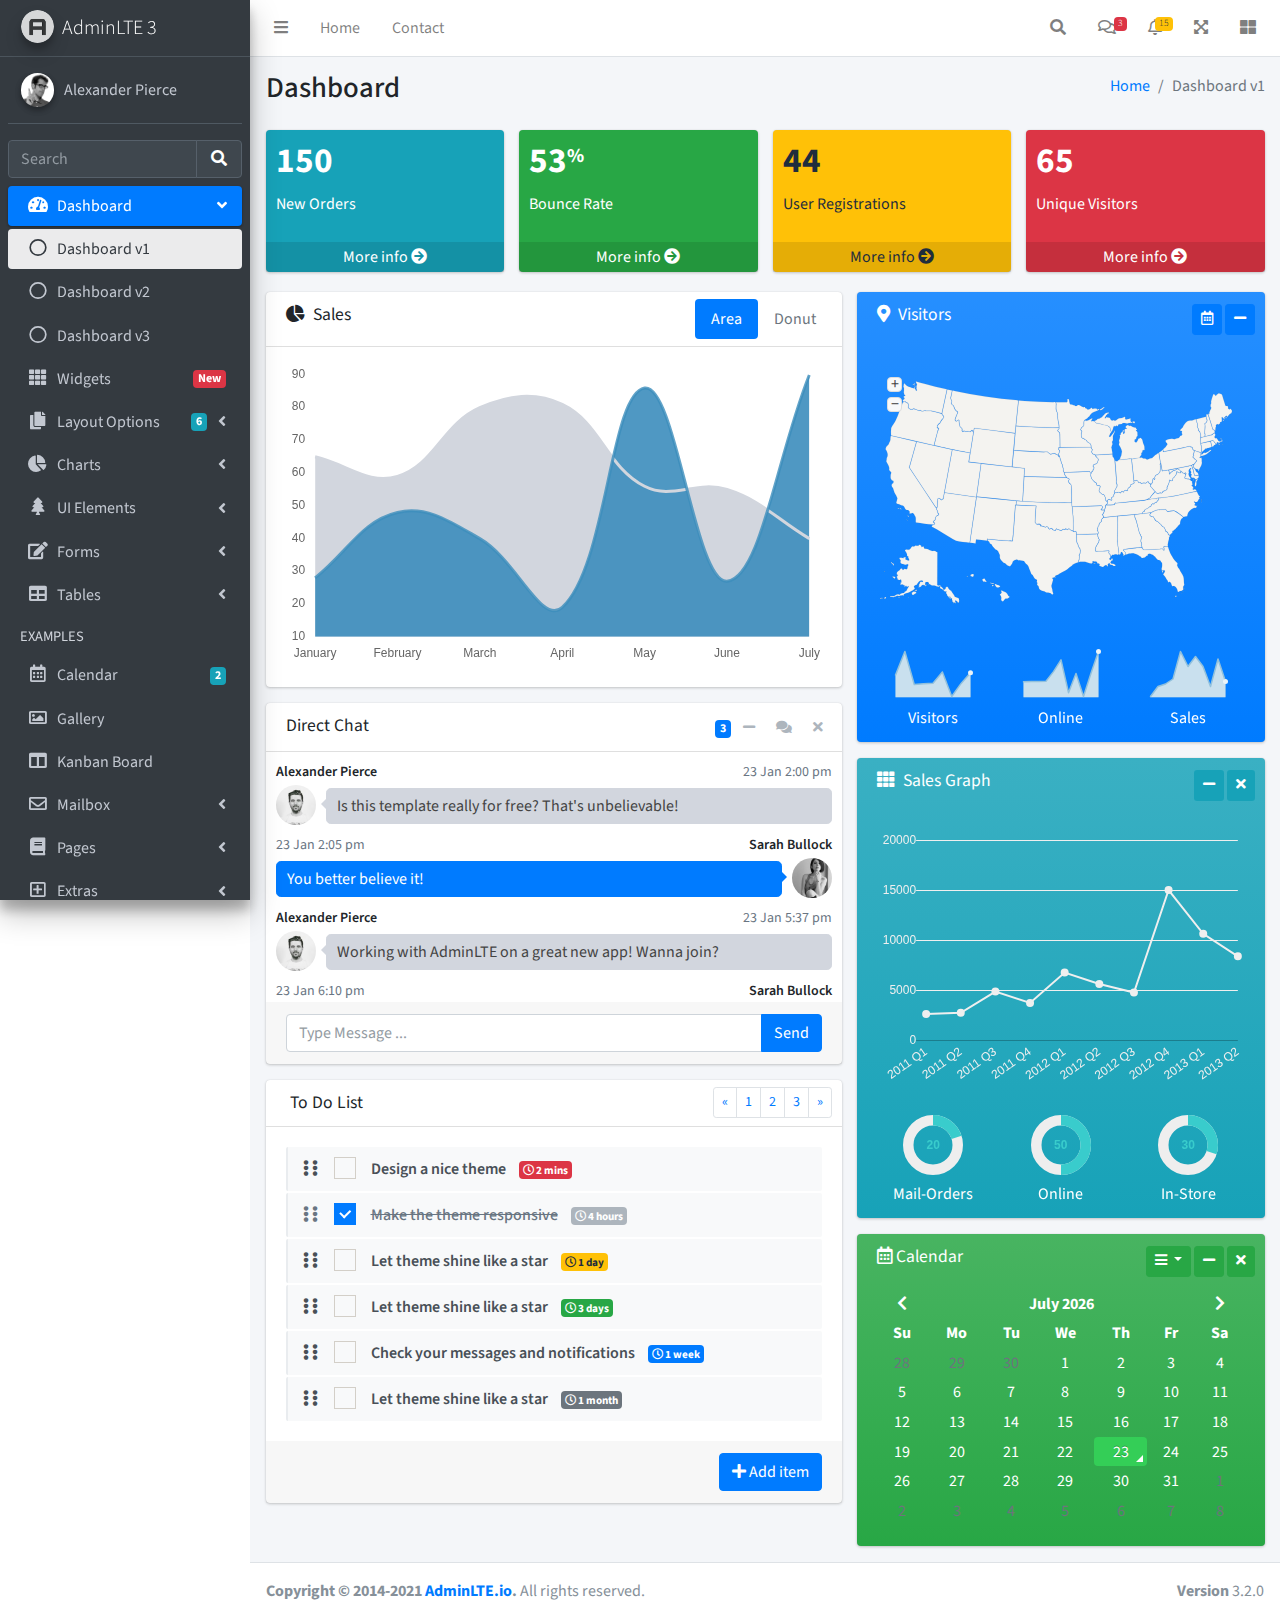
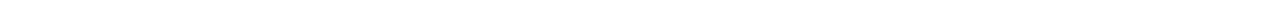
==== index.html @ a3e320a5 "update" ====
<!DOCTYPE html>
<html lang="en">
<head>
  <meta charset="utf-8">
  <meta name="viewport" content="width=device-width, initial-scale=1">
  <title>AdminLTE 3 | Dashboard</title>

  <!-- Google Font: Source Sans Pro -->
  <link rel="stylesheet" href="https://fonts.googleapis.com/css?family=Source+Sans+Pro:300,400,400i,700&display=fallback">
  <!-- Font Awesome -->
  <link rel="stylesheet" href="plugins/fontawesome-free/css/all.min.css">
  <!-- Ionicons -->
  <link rel="stylesheet" href="https://code.ionicframework.com/ionicons/2.0.1/css/ionicons.min.css">
  <!-- Tempusdominus Bootstrap 4 -->
  <link rel="stylesheet" href="plugins/tempusdominus-bootstrap-4/css/tempusdominus-bootstrap-4.min.css">
  <!-- iCheck -->
  <link rel="stylesheet" href="plugins/icheck-bootstrap/icheck-bootstrap.min.css">
  <!-- JQVMap -->
  <link rel="stylesheet" href="plugins/jqvmap/jqvmap.min.css">
  <!-- Theme style -->
  <link rel="stylesheet" href="dist/css/adminlte.min.css">
  <!-- overlayScrollbars -->
  <link rel="stylesheet" href="plugins/overlayScrollbars/css/OverlayScrollbars.min.css">
  <!-- Daterange picker -->
  <link rel="stylesheet" href="plugins/daterangepicker/daterangepicker.css">
  <!-- summernote -->
  <link rel="stylesheet" href="plugins/summernote/summernote-bs4.min.css">
</head>
<body class="hold-transition sidebar-mini layout-fixed">
<div class="wrapper">

  <!-- Preloader -->
  <div class="preloader flex-column justify-content-center align-items-center">
    <img class="animation__shake" src="dist/img/AdminLTELogo.png" alt="AdminLTELogo" height="60" width="60">
  </div>

  <!-- Navbar -->
  <nav class="main-header navbar navbar-expand navbar-white navbar-light">
    <!-- Left navbar links -->
    <ul class="navbar-nav">
      <li class="nav-item">
        <a class="nav-link" data-widget="pushmenu" href="#" role="button"><i class="fas fa-bars"></i></a>
      </li>
      <li class="nav-item d-none d-sm-inline-block">
        <a href="index3.html" class="nav-link">Home</a>
      </li>
      <li class="nav-item d-none d-sm-inline-block">
        <a href="#" class="nav-link">Contact</a>
      </li>
    </ul>

    <!-- Right navbar links -->
    <ul class="navbar-nav ml-auto">
      <!-- Navbar Search -->
      <li class="nav-item">
        <a class="nav-link" data-widget="navbar-search" href="#" role="button">
          <i class="fas fa-search"></i>
        </a>
        <div class="navbar-search-block">
          <form class="form-inline">
            <div class="input-group input-group-sm">
              <input class="form-control form-control-navbar" type="search" placeholder="Search" aria-label="Search">
              <div class="input-group-append">
                <button class="btn btn-navbar" type="submit">
                  <i class="fas fa-search"></i>
                </button>
                <button class="btn btn-navbar" type="button" data-widget="navbar-search">
                  <i class="fas fa-times"></i>
                </button>
              </div>
            </div>
          </form>
        </div>
      </li>

      <!-- Messages Dropdown Menu -->
      <li class="nav-item dropdown">
        <a class="nav-link" data-toggle="dropdown" href="#">
          <i class="far fa-comments"></i>
          <span class="badge badge-danger navbar-badge">3</span>
        </a>
        <div class="dropdown-menu dropdown-menu-lg dropdown-menu-right">
          <a href="#" class="dropdown-item">
            <!-- Message Start -->
            <div class="media">
              <img src="dist/img/user1-128x128.jpg" alt="User Avatar" class="img-size-50 mr-3 img-circle">
              <div class="media-body">
                <h3 class="dropdown-item-title">
                  Brad Diesel
                  <span class="float-right text-sm text-danger"><i class="fas fa-star"></i></span>
                </h3>
                <p class="text-sm">Call me whenever you can...</p>
                <p class="text-sm text-muted"><i class="far fa-clock mr-1"></i> 4 Hours Ago</p>
              </div>
            </div>
            <!-- Message End -->
          </a>
          <div class="dropdown-divider"></div>
          <a href="#" class="dropdown-item">
            <!-- Message Start -->
            <div class="media">
              <img src="dist/img/user8-128x128.jpg" alt="User Avatar" class="img-size-50 img-circle mr-3">
              <div class="media-body">
                <h3 class="dropdown-item-title">
                  John Pierce
                  <span class="float-right text-sm text-muted"><i class="fas fa-star"></i></span>
                </h3>
                <p class="text-sm">I got your message bro</p>
                <p class="text-sm text-muted"><i class="far fa-clock mr-1"></i> 4 Hours Ago</p>
              </div>
            </div>
            <!-- Message End -->
          </a>
          <div class="dropdown-divider"></div>
          <a href="#" class="dropdown-item">
            <!-- Message Start -->
            <div class="media">
              <img src="dist/img/user3-128x128.jpg" alt="User Avatar" class="img-size-50 img-circle mr-3">
              <div class="media-body">
                <h3 class="dropdown-item-title">
                  Nora Silvester
                  <span class="float-right text-sm text-warning"><i class="fas fa-star"></i></span>
                </h3>
                <p class="text-sm">The subject goes here</p>
                <p class="text-sm text-muted"><i class="far fa-clock mr-1"></i> 4 Hours Ago</p>
              </div>
            </div>
            <!-- Message End -->
          </a>
          <div class="dropdown-divider"></div>
          <a href="#" class="dropdown-item dropdown-footer">See All Messages</a>
        </div>
      </li>
      <!-- Notifications Dropdown Menu -->
      <li class="nav-item dropdown">
        <a class="nav-link" data-toggle="dropdown" href="#">
          <i class="far fa-bell"></i>
          <span class="badge badge-warning navbar-badge">15</span>
        </a>
        <div class="dropdown-menu dropdown-menu-lg dropdown-menu-right">
          <span class="dropdown-item dropdown-header">15 Notifications</span>
          <div class="dropdown-divider"></div>
          <a href="#" class="dropdown-item">
            <i class="fas fa-envelope mr-2"></i> 4 new messages
            <span class="float-right text-muted text-sm">3 mins</span>
          </a>
          <div class="dropdown-divider"></div>
          <a href="#" class="dropdown-item">
            <i class="fas fa-users mr-2"></i> 8 friend requests
            <span class="float-right text-muted text-sm">12 hours</span>
          </a>
          <div class="dropdown-divider"></div>
          <a href="#" class="dropdown-item">
            <i class="fas fa-file mr-2"></i> 3 new reports
            <span class="float-right text-muted text-sm">2 days</span>
          </a>
          <div class="dropdown-divider"></div>
          <a href="#" class="dropdown-item dropdown-footer">See All Notifications</a>
        </div>
      </li>
      <li class="nav-item">
        <a class="nav-link" data-widget="fullscreen" href="#" role="button">
          <i class="fas fa-expand-arrows-alt"></i>
        </a>
      </li>
      <li class="nav-item">
        <a class="nav-link" data-widget="control-sidebar" data-controlsidebar-slide="true" href="#" role="button">
          <i class="fas fa-th-large"></i>
        </a>
      </li>
    </ul>
  </nav>
  <!-- /.navbar -->

  <!-- Main Sidebar Container -->
  <aside class="main-sidebar sidebar-dark-primary elevation-4">
    <!-- Brand Logo -->
    <a href="index3.html" class="brand-link">
      <img src="dist/img/AdminLTELogo.png" alt="AdminLTE Logo" class="brand-image img-circle elevation-3" style="opacity: .8">
      <span class="brand-text font-weight-light">AdminLTE 3</span>
    </a>

    <!-- Sidebar -->
    <div class="sidebar">
      <!-- Sidebar user panel (optional) -->
      <div class="user-panel mt-3 pb-3 mb-3 d-flex">
        <div class="image">
          <img src="dist/img/user2-160x160.jpg" class="img-circle elevation-2" alt="User Image">
        </div>
        <div class="info">
          <a href="#" class="d-block">Alexander Pierce</a>
        </div>
      </div>

      <!-- SidebarSearch Form -->
      <div class="form-inline">
        <div class="input-group" data-widget="sidebar-search">
          <input class="form-control form-control-sidebar" type="search" placeholder="Search" aria-label="Search">
          <div class="input-group-append">
            <button class="btn btn-sidebar">
              <i class="fas fa-search fa-fw"></i>
            </button>
          </div>
        </div>
      </div>

      <!-- Sidebar Menu -->
      <nav class="mt-2">
        <ul class="nav nav-pills nav-sidebar flex-column" data-widget="treeview" role="menu" data-accordion="false">
          <!-- Add icons to the links using the .nav-icon class
               with font-awesome or any other icon font library -->
          <li class="nav-item menu-open">
            <a href="#" class="nav-link active">
              <i class="nav-icon fas fa-tachometer-alt"></i>
              <p>
                Dashboard
                <i class="right fas fa-angle-left"></i>
              </p>
            </a>
            <ul class="nav nav-treeview">
              <li class="nav-item">
                <a href="./index.html" class="nav-link active">
                  <i class="far fa-circle nav-icon"></i>
                  <p>Dashboard v1</p>
                </a>
              </li>
              <li class="nav-item">
                <a href="./index2.html" class="nav-link">
                  <i class="far fa-circle nav-icon"></i>
                  <p>Dashboard v2</p>
                </a>
              </li>
              <li class="nav-item">
                <a href="./index3.html" class="nav-link">
                  <i class="far fa-circle nav-icon"></i>
                  <p>Dashboard v3</p>
                </a>
              </li>
            </ul>
          </li>
          <li class="nav-item">
            <a href="pages/widgets.html" class="nav-link">
              <i class="nav-icon fas fa-th"></i>
              <p>
                Widgets
                <span class="right badge badge-danger">New</span>
              </p>
            </a>
          </li>
          <li class="nav-item">
            <a href="#" class="nav-link">
              <i class="nav-icon fas fa-copy"></i>
              <p>
                Layout Options
                <i class="fas fa-angle-left right"></i>
                <span class="badge badge-info right">6</span>
              </p>
            </a>
            <ul class="nav nav-treeview">
              <li class="nav-item">
                <a href="pages/layout/top-nav.html" class="nav-link">
                  <i class="far fa-circle nav-icon"></i>
                  <p>Top Navigation</p>
                </a>
              </li>
              <li class="nav-item">
                <a href="pages/layout/top-nav-sidebar.html" class="nav-link">
                  <i class="far fa-circle nav-icon"></i>
                  <p>Top Navigation + Sidebar</p>
                </a>
              </li>
              <li class="nav-item">
                <a href="pages/layout/boxed.html" class="nav-link">
                  <i class="far fa-circle nav-icon"></i>
                  <p>Boxed</p>
                </a>
              </li>
              <li class="nav-item">
                <a href="pages/layout/fixed-sidebar.html" class="nav-link">
                  <i class="far fa-circle nav-icon"></i>
                  <p>Fixed Sidebar</p>
                </a>
              </li>
              <li class="nav-item">
                <a href="pages/layout/fixed-sidebar-custom.html" class="nav-link">
                  <i class="far fa-circle nav-icon"></i>
                  <p>Fixed Sidebar <small>+ Custom Area</small></p>
                </a>
              </li>
              <li class="nav-item">
                <a href="pages/layout/fixed-topnav.html" class="nav-link">
                  <i class="far fa-circle nav-icon"></i>
                  <p>Fixed Navbar</p>
                </a>
              </li>
              <li class="nav-item">
                <a href="pages/layout/fixed-footer.html" class="nav-link">
                  <i class="far fa-circle nav-icon"></i>
                  <p>Fixed Footer</p>
                </a>
              </li>
              <li class="nav-item">
                <a href="pages/layout/collapsed-sidebar.html" class="nav-link">
                  <i class="far fa-circle nav-icon"></i>
                  <p>Collapsed Sidebar</p>
                </a>
              </li>
            </ul>
          </li>
          <li class="nav-item">
            <a href="#" class="nav-link">
              <i class="nav-icon fas fa-chart-pie"></i>
              <p>
                Charts
                <i class="right fas fa-angle-left"></i>
              </p>
            </a>
            <ul class="nav nav-treeview">
              <li class="nav-item">
                <a href="pages/charts/chartjs.html" class="nav-link">
                  <i class="far fa-circle nav-icon"></i>
                  <p>ChartJS</p>
                </a>
              </li>
              <li class="nav-item">
                <a href="pages/charts/flot.html" class="nav-link">
                  <i class="far fa-circle nav-icon"></i>
                  <p>Flot</p>
                </a>
              </li>
              <li class="nav-item">
                <a href="pages/charts/inline.html" class="nav-link">
                  <i class="far fa-circle nav-icon"></i>
                  <p>Inline</p>
                </a>
              </li>
              <li class="nav-item">
                <a href="pages/charts/uplot.html" class="nav-link">
                  <i class="far fa-circle nav-icon"></i>
                  <p>uPlot</p>
                </a>
              </li>
            </ul>
          </li>
          <li class="nav-item">
            <a href="#" class="nav-link">
              <i class="nav-icon fas fa-tree"></i>
              <p>
                UI Elements
                <i class="fas fa-angle-left right"></i>
              </p>
            </a>
            <ul class="nav nav-treeview">
              <li class="nav-item">
                <a href="pages/UI/general.html" class="nav-link">
                  <i class="far fa-circle nav-icon"></i>
                  <p>General</p>
                </a>
              </li>
              <li class="nav-item">
                <a href="pages/UI/icons.html" class="nav-link">
                  <i class="far fa-circle nav-icon"></i>
                  <p>Icons</p>
                </a>
              </li>
              <li class="nav-item">
                <a href="pages/UI/buttons.html" class="nav-link">
                  <i class="far fa-circle nav-icon"></i>
                  <p>Buttons</p>
                </a>
              </li>
              <li class="nav-item">
                <a href="pages/UI/sliders.html" class="nav-link">
                  <i class="far fa-circle nav-icon"></i>
                  <p>Sliders</p>
                </a>
              </li>
              <li class="nav-item">
                <a href="pages/UI/modals.html" class="nav-link">
                  <i class="far fa-circle nav-icon"></i>
                  <p>Modals & Alerts</p>
                </a>
              </li>
              <li class="nav-item">
                <a href="pages/UI/navbar.html" class="nav-link">
                  <i class="far fa-circle nav-icon"></i>
                  <p>Navbar & Tabs</p>
                </a>
              </li>
              <li class="nav-item">
                <a href="pages/UI/timeline.html" class="nav-link">
                  <i class="far fa-circle nav-icon"></i>
                  <p>Timeline</p>
                </a>
              </li>
              <li class="nav-item">
                <a href="pages/UI/ribbons.html" class="nav-link">
                  <i class="far fa-circle nav-icon"></i>
                  <p>Ribbons</p>
                </a>
              </li>
            </ul>
          </li>
          <li class="nav-item">
            <a href="#" class="nav-link">
              <i class="nav-icon fas fa-edit"></i>
              <p>
                Forms
                <i class="fas fa-angle-left right"></i>
              </p>
            </a>
            <ul class="nav nav-treeview">
              <li class="nav-item">
                <a href="pages/forms/general.html" class="nav-link">
                  <i class="far fa-circle nav-icon"></i>
                  <p>General Elements</p>
                </a>
              </li>
              <li class="nav-item">
                <a href="pages/forms/advanced.html" class="nav-link">
                  <i class="far fa-circle nav-icon"></i>
                  <p>Advanced Elements</p>
                </a>
              </li>
              <li class="nav-item">
                <a href="pages/forms/editors.html" class="nav-link">
                  <i class="far fa-circle nav-icon"></i>
                  <p>Editors</p>
                </a>
              </li>
              <li class="nav-item">
                <a href="pages/forms/validation.html" class="nav-link">
                  <i class="far fa-circle nav-icon"></i>
                  <p>Validation</p>
                </a>
              </li>
            </ul>
          </li>
          <li class="nav-item">
            <a href="#" class="nav-link">
              <i class="nav-icon fas fa-table"></i>
              <p>
                Tables
                <i class="fas fa-angle-left right"></i>
              </p>
            </a>
            <ul class="nav nav-treeview">
              <li class="nav-item">
                <a href="pages/tables/simple.html" class="nav-link">
                  <i class="far fa-circle nav-icon"></i>
                  <p>Simple Tables</p>
                </a>
              </li>
              <li class="nav-item">
                <a href="pages/tables/data.html" class="nav-link">
                  <i class="far fa-circle nav-icon"></i>
                  <p>DataTables</p>
                </a>
              </li>
              <li class="nav-item">
                <a href="pages/tables/jsgrid.html" class="nav-link">
                  <i class="far fa-circle nav-icon"></i>
                  <p>jsGrid</p>
                </a>
              </li>
            </ul>
          </li>
          <li class="nav-header">EXAMPLES</li>
          <li class="nav-item">
            <a href="pages/calendar.html" class="nav-link">
              <i class="nav-icon far fa-calendar-alt"></i>
              <p>
                Calendar
                <span class="badge badge-info right">2</span>
              </p>
            </a>
          </li>
          <li class="nav-item">
            <a href="pages/gallery.html" class="nav-link">
              <i class="nav-icon far fa-image"></i>
              <p>
                Gallery
              </p>
            </a>
          </li>
          <li class="nav-item">
            <a href="pages/kanban.html" class="nav-link">
              <i class="nav-icon fas fa-columns"></i>
              <p>
                Kanban Board
              </p>
            </a>
          </li>
          <li class="nav-item">
            <a href="#" class="nav-link">
              <i class="nav-icon far fa-envelope"></i>
              <p>
                Mailbox
                <i class="fas fa-angle-left right"></i>
              </p>
            </a>
            <ul class="nav nav-treeview">
              <li class="nav-item">
                <a href="pages/mailbox/mailbox.html" class="nav-link">
                  <i class="far fa-circle nav-icon"></i>
                  <p>Inbox</p>
                </a>
              </li>
              <li class="nav-item">
                <a href="pages/mailbox/compose.html" class="nav-link">
                  <i class="far fa-circle nav-icon"></i>
                  <p>Compose</p>
                </a>
              </li>
              <li class="nav-item">
                <a href="pages/mailbox/read-mail.html" class="nav-link">
                  <i class="far fa-circle nav-icon"></i>
                  <p>Read</p>
                </a>
              </li>
            </ul>
          </li>
          <li class="nav-item">
            <a href="#" class="nav-link">
              <i class="nav-icon fas fa-book"></i>
              <p>
                Pages
                <i class="fas fa-angle-left right"></i>
              </p>
            </a>
            <ul class="nav nav-treeview">
              <li class="nav-item">
                <a href="pages/examples/invoice.html" class="nav-link">
                  <i class="far fa-circle nav-icon"></i>
                  <p>Invoice</p>
                </a>
              </li>
              <li class="nav-item">
                <a href="pages/examples/profile.html" class="nav-link">
                  <i class="far fa-circle nav-icon"></i>
                  <p>Profile</p>
                </a>
              </li>
              <li class="nav-item">
                <a href="pages/examples/e-commerce.html" class="nav-link">
                  <i class="far fa-circle nav-icon"></i>
                  <p>E-commerce</p>
                </a>
              </li>
              <li class="nav-item">
                <a href="pages/examples/projects.html" class="nav-link">
                  <i class="far fa-circle nav-icon"></i>
                  <p>Projects</p>
                </a>
              </li>
              <li class="nav-item">
                <a href="pages/examples/project-add.html" class="nav-link">
                  <i class="far fa-circle nav-icon"></i>
                  <p>Project Add</p>
                </a>
              </li>
              <li class="nav-item">
                <a href="pages/examples/project-edit.html" class="nav-link">
                  <i class="far fa-circle nav-icon"></i>
                  <p>Project Edit</p>
                </a>
              </li>
              <li class="nav-item">
                <a href="pages/examples/project-detail.html" class="nav-link">
                  <i class="far fa-circle nav-icon"></i>
                  <p>Project Detail</p>
                </a>
              </li>
              <li class="nav-item">
                <a href="pages/examples/contacts.html" class="nav-link">
                  <i class="far fa-circle nav-icon"></i>
                  <p>Contacts</p>
                </a>
              </li>
              <li class="nav-item">
                <a href="pages/examples/faq.html" class="nav-link">
                  <i class="far fa-circle nav-icon"></i>
                  <p>FAQ</p>
                </a>
              </li>
              <li class="nav-item">
                <a href="pages/examples/contact-us.html" class="nav-link">
                  <i class="far fa-circle nav-icon"></i>
                  <p>Contact us</p>
                </a>
              </li>
            </ul>
          </li>
          <li class="nav-item">
            <a href="#" class="nav-link">
              <i class="nav-icon far fa-plus-square"></i>
              <p>
                Extras
                <i class="fas fa-angle-left right"></i>
              </p>
            </a>
            <ul class="nav nav-treeview">
              <li class="nav-item">
                <a href="#" class="nav-link">
                  <i class="far fa-circle nav-icon"></i>
                  <p>
                    Login & Register v1
                    <i class="fas fa-angle-left right"></i>
                  </p>
                </a>
                <ul class="nav nav-treeview">
                  <li class="nav-item">
                    <a href="pages/examples/login.html" class="nav-link">
                      <i class="far fa-circle nav-icon"></i>
                      <p>Login v1</p>
                    </a>
                  </li>
                  <li class="nav-item">
                    <a href="pages/examples/register.html" class="nav-link">
                      <i class="far fa-circle nav-icon"></i>
                      <p>Register v1</p>
                    </a>
                  </li>
                  <li class="nav-item">
                    <a href="pages/examples/forgot-password.html" class="nav-link">
                      <i class="far fa-circle nav-icon"></i>
                      <p>Forgot Password v1</p>
                    </a>
                  </li>
                  <li class="nav-item">
                    <a href="pages/examples/recover-password.html" class="nav-link">
                      <i class="far fa-circle nav-icon"></i>
                      <p>Recover Password v1</p>
                    </a>
                  </li>
                </ul>
              </li>
              <li class="nav-item">
                <a href="#" class="nav-link">
                  <i class="far fa-circle nav-icon"></i>
                  <p>
                    Login & Register v2
                    <i class="fas fa-angle-left right"></i>
                  </p>
                </a>
                <ul class="nav nav-treeview">
                  <li class="nav-item">
                    <a href="pages/examples/login-v2.html" class="nav-link">
                      <i class="far fa-circle nav-icon"></i>
                      <p>Login v2</p>
                    </a>
                  </li>
                  <li class="nav-item">
                    <a href="pages/examples/register-v2.html" class="nav-link">
                      <i class="far fa-circle nav-icon"></i>
                      <p>Register v2</p>
                    </a>
                  </li>
                  <li class="nav-item">
                    <a href="pages/examples/forgot-password-v2.html" class="nav-link">
                      <i class="far fa-circle nav-icon"></i>
                      <p>Forgot Password v2</p>
                    </a>
                  </li>
                  <li class="nav-item">
                    <a href="pages/examples/recover-password-v2.html" class="nav-link">
                      <i class="far fa-circle nav-icon"></i>
                      <p>Recover Password v2</p>
                    </a>
                  </li>
                </ul>
              </li>
              <li class="nav-item">
                <a href="pages/examples/lockscreen.html" class="nav-link">
                  <i class="far fa-circle nav-icon"></i>
                  <p>Lockscreen</p>
                </a>
              </li>
              <li class="nav-item">
                <a href="pages/examples/legacy-user-menu.html" class="nav-link">
                  <i class="far fa-circle nav-icon"></i>
                  <p>Legacy User Menu</p>
                </a>
              </li>
              <li class="nav-item">
                <a href="pages/examples/language-menu.html" class="nav-link">
                  <i class="far fa-circle nav-icon"></i>
                  <p>Language Menu</p>
                </a>
              </li>
              <li class="nav-item">
                <a href="pages/examples/404.html" class="nav-link">
                  <i class="far fa-circle nav-icon"></i>
                  <p>Error 404</p>
                </a>
              </li>
              <li class="nav-item">
                <a href="pages/examples/500.html" class="nav-link">
                  <i class="far fa-circle nav-icon"></i>
                  <p>Error 500</p>
                </a>
              </li>
              <li class="nav-item">
                <a href="pages/examples/pace.html" class="nav-link">
                  <i class="far fa-circle nav-icon"></i>
                  <p>Pace</p>
                </a>
              </li>
              <li class="nav-item">
                <a href="pages/examples/blank.html" class="nav-link">
                  <i class="far fa-circle nav-icon"></i>
                  <p>Blank Page</p>
                </a>
              </li>
              <li class="nav-item">
                <a href="starter.html" class="nav-link">
                  <i class="far fa-circle nav-icon"></i>
                  <p>Starter Page</p>
                </a>
              </li>
            </ul>
          </li>
          <li class="nav-item">
            <a href="#" class="nav-link">
              <i class="nav-icon fas fa-search"></i>
              <p>
                Search
                <i class="fas fa-angle-left right"></i>
              </p>
            </a>
            <ul class="nav nav-treeview">
              <li class="nav-item">
                <a href="pages/search/simple.html" class="nav-link">
                  <i class="far fa-circle nav-icon"></i>
                  <p>Simple Search</p>
                </a>
              </li>
              <li class="nav-item">
                <a href="pages/search/enhanced.html" class="nav-link">
                  <i class="far fa-circle nav-icon"></i>
                  <p>Enhanced</p>
                </a>
              </li>
            </ul>
          </li>
          <li class="nav-header">MISCELLANEOUS</li>
          <li class="nav-item">
            <a href="iframe.html" class="nav-link">
              <i class="nav-icon fas fa-ellipsis-h"></i>
              <p>Tabbed IFrame Plugin</p>
            </a>
          </li>
          <li class="nav-item">
            <a href="https://adminlte.io/docs/3.1/" class="nav-link">
              <i class="nav-icon fas fa-file"></i>
              <p>Documentation</p>
            </a>
          </li>
          <li class="nav-header">MULTI LEVEL EXAMPLE</li>
          <li class="nav-item">
            <a href="#" class="nav-link">
              <i class="fas fa-circle nav-icon"></i>
              <p>Level 1</p>
            </a>
          </li>
          <li class="nav-item">
            <a href="#" class="nav-link">
              <i class="nav-icon fas fa-circle"></i>
              <p>
                Level 1
                <i class="right fas fa-angle-left"></i>
              </p>
            </a>
            <ul class="nav nav-treeview">
              <li class="nav-item">
                <a href="#" class="nav-link">
                  <i class="far fa-circle nav-icon"></i>
                  <p>Level 2</p>
                </a>
              </li>
              <li class="nav-item">
                <a href="#" class="nav-link">
                  <i class="far fa-circle nav-icon"></i>
                  <p>
                    Level 2
                    <i class="right fas fa-angle-left"></i>
                  </p>
                </a>
                <ul class="nav nav-treeview">
                  <li class="nav-item">
                    <a href="#" class="nav-link">
                      <i class="far fa-dot-circle nav-icon"></i>
                      <p>Level 3</p>
                    </a>
                  </li>
                  <li class="nav-item">
                    <a href="#" class="nav-link">
                      <i class="far fa-dot-circle nav-icon"></i>
                      <p>Level 3</p>
                    </a>
                  </li>
                  <li class="nav-item">
                    <a href="#" class="nav-link">
                      <i class="far fa-dot-circle nav-icon"></i>
                      <p>Level 3</p>
                    </a>
                  </li>
                </ul>
              </li>
              <li class="nav-item">
                <a href="#" class="nav-link">
                  <i class="far fa-circle nav-icon"></i>
                  <p>Level 2</p>
                </a>
              </li>
            </ul>
          </li>
          <li class="nav-item">
            <a href="#" class="nav-link">
              <i class="fas fa-circle nav-icon"></i>
              <p>Level 1</p>
            </a>
          </li>
          <li class="nav-header">LABELS</li>
          <li class="nav-item">
            <a href="#" class="nav-link">
              <i class="nav-icon far fa-circle text-danger"></i>
              <p class="text">Important</p>
            </a>
          </li>
          <li class="nav-item">
            <a href="#" class="nav-link">
              <i class="nav-icon far fa-circle text-warning"></i>
              <p>Warning</p>
            </a>
          </li>
          <li class="nav-item">
            <a href="#" class="nav-link">
              <i class="nav-icon far fa-circle text-info"></i>
              <p>Informational</p>
            </a>
          </li>
        </ul>
      </nav>
      <!-- /.sidebar-menu -->
    </div>
    <!-- /.sidebar -->
  </aside>

  <!-- Content Wrapper. Contains page content -->
  <div class="content-wrapper">
    <!-- Content Header (Page header) -->
    <div class="content-header">
      <div class="container-fluid">
        <div class="row mb-2">
          <div class="col-sm-6">
            <h1 class="m-0">Dashboard</h1>
          </div><!-- /.col -->
          <div class="col-sm-6">
            <ol class="breadcrumb float-sm-right">
              <li class="breadcrumb-item"><a href="#">Home</a></li>
              <li class="breadcrumb-item active">Dashboard v1</li>
            </ol>
          </div><!-- /.col -->
        </div><!-- /.row -->
      </div><!-- /.container-fluid -->
    </div>
    <!-- /.content-header -->

    <!-- Main content -->
    <section class="content">
      <div class="container-fluid">
        <!-- Small boxes (Stat box) -->
        <div class="row">
          <div class="col-lg-3 col-6">
            <!-- small box -->
            <div class="small-box bg-info">
              <div class="inner">
                <h3>150</h3>

                <p>New Orders</p>
              </div>
              <div class="icon">
                <i class="ion ion-bag"></i>
              </div>
              <a href="#" class="small-box-footer">More info <i class="fas fa-arrow-circle-right"></i></a>
            </div>
          </div>
          <!-- ./col -->
          <div class="col-lg-3 col-6">
            <!-- small box -->
            <div class="small-box bg-success">
              <div class="inner">
                <h3>53<sup style="font-size: 20px">%</sup></h3>

                <p>Bounce Rate</p>
              </div>
              <div class="icon">
                <i class="ion ion-stats-bars"></i>
              </div>
              <a href="#" class="small-box-footer">More info <i class="fas fa-arrow-circle-right"></i></a>
            </div>
          </div>
          <!-- ./col -->
          <div class="col-lg-3 col-6">
            <!-- small box -->
            <div class="small-box bg-warning">
              <div class="inner">
                <h3>44</h3>

                <p>User Registrations</p>
              </div>
              <div class="icon">
                <i class="ion ion-person-add"></i>
              </div>
              <a href="#" class="small-box-footer">More info <i class="fas fa-arrow-circle-right"></i></a>
            </div>
          </div>
          <!-- ./col -->
          <div class="col-lg-3 col-6">
            <!-- small box -->
            <div class="small-box bg-danger">
              <div class="inner">
                <h3>65</h3>

                <p>Unique Visitors</p>
              </div>
              <div class="icon">
                <i class="ion ion-pie-graph"></i>
              </div>
              <a href="#" class="small-box-footer">More info <i class="fas fa-arrow-circle-right"></i></a>
            </div>
          </div>
          <!-- ./col -->
        </div>
        <!-- /.row -->
        <!-- Main row -->
        <div class="row">
          <!-- Left col -->
          <section class="col-lg-7 connectedSortable">
            <!-- Custom tabs (Charts with tabs)-->
            <div class="card">
              <div class="card-header">
                <h3 class="card-title">
                  <i class="fas fa-chart-pie mr-1"></i>
                  Sales
                </h3>
                <div class="card-tools">
                  <ul class="nav nav-pills ml-auto">
                    <li class="nav-item">
                      <a class="nav-link active" href="#revenue-chart" data-toggle="tab">Area</a>
                    </li>
                    <li class="nav-item">
                      <a class="nav-link" href="#sales-chart" data-toggle="tab">Donut</a>
                    </li>
                  </ul>
                </div>
              </div><!-- /.card-header -->
              <div class="card-body">
                <div class="tab-content p-0">
                  <!-- Morris chart - Sales -->
                  <div class="chart tab-pane active" id="revenue-chart"
                       style="position: relative; height: 300px;">
                      <canvas id="revenue-chart-canvas" height="300" style="height: 300px;"></canvas>
                   </div>
                  <div class="chart tab-pane" id="sales-chart" style="position: relative; height: 300px;">
                    <canvas id="sales-chart-canvas" height="300" style="height: 300px;"></canvas>
                  </div>
                </div>
              </div><!-- /.card-body -->
            </div>
            <!-- /.card -->

            <!-- DIRECT CHAT -->
            <div class="card direct-chat direct-chat-primary">
              <div class="card-header">
                <h3 class="card-title">Direct Chat</h3>

                <div class="card-tools">
                  <span title="3 New Messages" class="badge badge-primary">3</span>
                  <button type="button" class="btn btn-tool" data-card-widget="collapse">
                    <i class="fas fa-minus"></i>
                  </button>
                  <button type="button" class="btn btn-tool" title="Contacts" data-widget="chat-pane-toggle">
                    <i class="fas fa-comments"></i>
                  </button>
                  <button type="button" class="btn btn-tool" data-card-widget="remove">
                    <i class="fas fa-times"></i>
                  </button>
                </div>
              </div>
              <!-- /.card-header -->
              <div class="card-body">
                <!-- Conversations are loaded here -->
                <div class="direct-chat-messages">
                  <!-- Message. Default to the left -->
                  <div class="direct-chat-msg">
                    <div class="direct-chat-infos clearfix">
                      <span class="direct-chat-name float-left">Alexander Pierce</span>
                      <span class="direct-chat-timestamp float-right">23 Jan 2:00 pm</span>
                    </div>
                    <!-- /.direct-chat-infos -->
                    <img class="direct-chat-img" src="dist/img/user1-128x128.jpg" alt="message user image">
                    <!-- /.direct-chat-img -->
                    <div class="direct-chat-text">
                      Is this template really for free? That's unbelievable!
                    </div>
                    <!-- /.direct-chat-text -->
                  </div>
                  <!-- /.direct-chat-msg -->

                  <!-- Message to the right -->
                  <div class="direct-chat-msg right">
                    <div class="direct-chat-infos clearfix">
                      <span class="direct-chat-name float-right">Sarah Bullock</span>
                      <span class="direct-chat-timestamp float-left">23 Jan 2:05 pm</span>
                    </div>
                    <!-- /.direct-chat-infos -->
                    <img class="direct-chat-img" src="dist/img/user3-128x128.jpg" alt="message user image">
                    <!-- /.direct-chat-img -->
                    <div class="direct-chat-text">
                      You better believe it!
                    </div>
                    <!-- /.direct-chat-text -->
                  </div>
                  <!-- /.direct-chat-msg -->

                  <!-- Message. Default to the left -->
                  <div class="direct-chat-msg">
                    <div class="direct-chat-infos clearfix">
                      <span class="direct-chat-name float-left">Alexander Pierce</span>
                      <span class="direct-chat-timestamp float-right">23 Jan 5:37 pm</span>
                    </div>
                    <!-- /.direct-chat-infos -->
                    <img class="direct-chat-img" src="dist/img/user1-128x128.jpg" alt="message user image">
                    <!-- /.direct-chat-img -->
                    <div class="direct-chat-text">
                      Working with AdminLTE on a great new app! Wanna join?
                    </div>
                    <!-- /.direct-chat-text -->
                  </div>
                  <!-- /.direct-chat-msg -->

                  <!-- Message to the right -->
                  <div class="direct-chat-msg right">
                    <div class="direct-chat-infos clearfix">
                      <span class="direct-chat-name float-right">Sarah Bullock</span>
                      <span class="direct-chat-timestamp float-left">23 Jan 6:10 pm</span>
                    </div>
                    <!-- /.direct-chat-infos -->
                    <img class="direct-chat-img" src="dist/img/user3-128x128.jpg" alt="message user image">
                    <!-- /.direct-chat-img -->
                    <div class="direct-chat-text">
                      I would love to.
                    </div>
                    <!-- /.direct-chat-text -->
                  </div>
                  <!-- /.direct-chat-msg -->

                </div>
                <!--/.direct-chat-messages-->

                <!-- Contacts are loaded here -->
                <div class="direct-chat-contacts">
                  <ul class="contacts-list">
                    <li>
                      <a href="#">
                        <img class="contacts-list-img" src="dist/img/user1-128x128.jpg" alt="User Avatar">

                        <div class="contacts-list-info">
                          <span class="contacts-list-name">
                            Count Dracula
                            <small class="contacts-list-date float-right">2/28/2015</small>
                          </span>
                          <span class="contacts-list-msg">How have you been? I was...</span>
                        </div>
                        <!-- /.contacts-list-info -->
                      </a>
                    </li>
                    <!-- End Contact Item -->
                    <li>
                      <a href="#">
                        <img class="contacts-list-img" src="dist/img/user7-128x128.jpg" alt="User Avatar">

                        <div class="contacts-list-info">
                          <span class="contacts-list-name">
                            Sarah Doe
                            <small class="contacts-list-date float-right">2/23/2015</small>
                          </span>
                          <span class="contacts-list-msg">I will be waiting for...</span>
                        </div>
                        <!-- /.contacts-list-info -->
                      </a>
                    </li>
                    <!-- End Contact Item -->
                    <li>
                      <a href="#">
                        <img class="contacts-list-img" src="dist/img/user3-128x128.jpg" alt="User Avatar">

                        <div class="contacts-list-info">
                          <span class="contacts-list-name">
                            Nadia Jolie
                            <small class="contacts-list-date float-right">2/20/2015</small>
                          </span>
                          <span class="contacts-list-msg">I'll call you back at...</span>
                        </div>
                        <!-- /.contacts-list-info -->
                      </a>
                    </li>
                    <!-- End Contact Item -->
                    <li>
                      <a href="#">
                        <img class="contacts-list-img" src="dist/img/user5-128x128.jpg" alt="User Avatar">

                        <div class="contacts-list-info">
                          <span class="contacts-list-name">
                            Nora S. Vans
                            <small class="contacts-list-date float-right">2/10/2015</small>
                          </span>
                          <span class="contacts-list-msg">Where is your new...</span>
                        </div>
                        <!-- /.contacts-list-info -->
                      </a>
                    </li>
                    <!-- End Contact Item -->
                    <li>
                      <a href="#">
                        <img class="contacts-list-img" src="dist/img/user6-128x128.jpg" alt="User Avatar">

                        <div class="contacts-list-info">
                          <span class="contacts-list-name">
                            John K.
                            <small class="contacts-list-date float-right">1/27/2015</small>
                          </span>
                          <span class="contacts-list-msg">Can I take a look at...</span>
                        </div>
                        <!-- /.contacts-list-info -->
                      </a>
                    </li>
                    <!-- End Contact Item -->
                    <li>
                      <a href="#">
                        <img class="contacts-list-img" src="dist/img/user8-128x128.jpg" alt="User Avatar">

                        <div class="contacts-list-info">
                          <span class="contacts-list-name">
                            Kenneth M.
                            <small class="contacts-list-date float-right">1/4/2015</small>
                          </span>
                          <span class="contacts-list-msg">Never mind I found...</span>
                        </div>
                        <!-- /.contacts-list-info -->
                      </a>
                    </li>
                    <!-- End Contact Item -->
                  </ul>
                  <!-- /.contacts-list -->
                </div>
                <!-- /.direct-chat-pane -->
              </div>
              <!-- /.card-body -->
              <div class="card-footer">
                <form action="#" method="post">
                  <div class="input-group">
                    <input type="text" name="message" placeholder="Type Message ..." class="form-control">
                    <span class="input-group-append">
                      <button type="button" class="btn btn-primary">Send</button>
                    </span>
                  </div>
                </form>
              </div>
              <!-- /.card-footer-->
            </div>
            <!--/.direct-chat -->

            <!-- TO DO List -->
            <div class="card">
              <div class="card-header">
                <h3 class="card-title">
                  <i class="ion ion-clipboard mr-1"></i>
                  To Do List
                </h3>

                <div class="card-tools">
                  <ul class="pagination pagination-sm">
                    <li class="page-item"><a href="#" class="page-link">&laquo;</a></li>
                    <li class="page-item"><a href="#" class="page-link">1</a></li>
                    <li class="page-item"><a href="#" class="page-link">2</a></li>
                    <li class="page-item"><a href="#" class="page-link">3</a></li>
                    <li class="page-item"><a href="#" class="page-link">&raquo;</a></li>
                  </ul>
                </div>
              </div>
              <!-- /.card-header -->
              <div class="card-body">
                <ul class="todo-list" data-widget="todo-list">
                  <li>
                    <!-- drag handle -->
                    <span class="handle">
                      <i class="fas fa-ellipsis-v"></i>
                      <i class="fas fa-ellipsis-v"></i>
                    </span>
                    <!-- checkbox -->
                    <div  class="icheck-primary d-inline ml-2">
                      <input type="checkbox" value="" name="todo1" id="todoCheck1">
                      <label for="todoCheck1"></label>
                    </div>
                    <!-- todo text -->
                    <span class="text">Design a nice theme</span>
                    <!-- Emphasis label -->
                    <small class="badge badge-danger"><i class="far fa-clock"></i> 2 mins</small>
                    <!-- General tools such as edit or delete-->
                    <div class="tools">
                      <i class="fas fa-edit"></i>
                      <i class="fas fa-trash-o"></i>
                    </div>
                  </li>
                  <li>
                    <span class="handle">
                      <i class="fas fa-ellipsis-v"></i>
                      <i class="fas fa-ellipsis-v"></i>
                    </span>
                    <div  class="icheck-primary d-inline ml-2">
                      <input type="checkbox" value="" name="todo2" id="todoCheck2" checked>
                      <label for="todoCheck2"></label>
                    </div>
                    <span class="text">Make the theme responsive</span>
                    <small class="badge badge-info"><i class="far fa-clock"></i> 4 hours</small>
                    <div class="tools">
                      <i class="fas fa-edit"></i>
                      <i class="fas fa-trash-o"></i>
                    </div>
                  </li>
                  <li>
                    <span class="handle">
                      <i class="fas fa-ellipsis-v"></i>
                      <i class="fas fa-ellipsis-v"></i>
                    </span>
                    <div  class="icheck-primary d-inline ml-2">
                      <input type="checkbox" value="" name="todo3" id="todoCheck3">
                      <label for="todoCheck3"></label>
                    </div>
                    <span class="text">Let theme shine like a star</span>
                    <small class="badge badge-warning"><i class="far fa-clock"></i> 1 day</small>
                    <div class="tools">
                      <i class="fas fa-edit"></i>
                      <i class="fas fa-trash-o"></i>
                    </div>
                  </li>
                  <li>
                    <span class="handle">
                      <i class="fas fa-ellipsis-v"></i>
                      <i class="fas fa-ellipsis-v"></i>
                    </span>
                    <div  class="icheck-primary d-inline ml-2">
                      <input type="checkbox" value="" name="todo4" id="todoCheck4">
                      <label for="todoCheck4"></label>
                    </div>
                    <span class="text">Let theme shine like a star</span>
                    <small class="badge badge-success"><i class="far fa-clock"></i> 3 days</small>
                    <div class="tools">
                      <i class="fas fa-edit"></i>
                      <i class="fas fa-trash-o"></i>
                    </div>
                  </li>
                  <li>
                    <span class="handle">
                      <i class="fas fa-ellipsis-v"></i>
                      <i class="fas fa-ellipsis-v"></i>
                    </span>
                    <div  class="icheck-primary d-inline ml-2">
                      <input type="checkbox" value="" name="todo5" id="todoCheck5">
                      <label for="todoCheck5"></label>
                    </div>
                    <span class="text">Check your messages and notifications</span>
                    <small class="badge badge-primary"><i class="far fa-clock"></i> 1 week</small>
                    <div class="tools">
                      <i class="fas fa-edit"></i>
                      <i class="fas fa-trash-o"></i>
                    </div>
                  </li>
                  <li>
                    <span class="handle">
                      <i class="fas fa-ellipsis-v"></i>
                      <i class="fas fa-ellipsis-v"></i>
                    </span>
                    <div  class="icheck-primary d-inline ml-2">
                      <input type="checkbox" value="" name="todo6" id="todoCheck6">
                      <label for="todoCheck6"></label>
                    </div>
                    <span class="text">Let theme shine like a star</span>
                    <small class="badge badge-secondary"><i class="far fa-clock"></i> 1 month</small>
                    <div class="tools">
                      <i class="fas fa-edit"></i>
                      <i class="fas fa-trash-o"></i>
                    </div>
                  </li>
                </ul>
              </div>
              <!-- /.card-body -->
              <div class="card-footer clearfix">
                <button type="button" class="btn btn-primary float-right"><i class="fas fa-plus"></i> Add item</button>
              </div>
            </div>
            <!-- /.card -->
          </section>
          <!-- /.Left col -->
          <!-- right col (We are only adding the ID to make the widgets sortable)-->
          <section class="col-lg-5 connectedSortable">

            <!-- Map card -->
            <div class="card bg-gradient-primary">
              <div class="card-header border-0">
                <h3 class="card-title">
                  <i class="fas fa-map-marker-alt mr-1"></i>
                  Visitors
                </h3>
                <!-- card tools -->
                <div class="card-tools">
                  <button type="button" class="btn btn-primary btn-sm daterange" title="Date range">
                    <i class="far fa-calendar-alt"></i>
                  </button>
                  <button type="button" class="btn btn-primary btn-sm" data-card-widget="collapse" title="Collapse">
                    <i class="fas fa-minus"></i>
                  </button>
                </div>
                <!-- /.card-tools -->
              </div>
              <div class="card-body">
                <div id="world-map" style="height: 250px; width: 100%;"></div>
              </div>
              <!-- /.card-body-->
              <div class="card-footer bg-transparent">
                <div class="row">
                  <div class="col-4 text-center">
                    <div id="sparkline-1"></div>
                    <div class="text-white">Visitors</div>
                  </div>
                  <!-- ./col -->
                  <div class="col-4 text-center">
                    <div id="sparkline-2"></div>
                    <div class="text-white">Online</div>
                  </div>
                  <!-- ./col -->
                  <div class="col-4 text-center">
                    <div id="sparkline-3"></div>
                    <div class="text-white">Sales</div>
                  </div>
                  <!-- ./col -->
                </div>
                <!-- /.row -->
              </div>
            </div>
            <!-- /.card -->

            <!-- solid sales graph -->
            <div class="card bg-gradient-info">
              <div class="card-header border-0">
                <h3 class="card-title">
                  <i class="fas fa-th mr-1"></i>
                  Sales Graph
                </h3>

                <div class="card-tools">
                  <button type="button" class="btn bg-info btn-sm" data-card-widget="collapse">
                    <i class="fas fa-minus"></i>
                  </button>
                  <button type="button" class="btn bg-info btn-sm" data-card-widget="remove">
                    <i class="fas fa-times"></i>
                  </button>
                </div>
              </div>
              <div class="card-body">
                <canvas class="chart" id="line-chart" style="min-height: 250px; height: 250px; max-height: 250px; max-width: 100%;"></canvas>
              </div>
              <!-- /.card-body -->
              <div class="card-footer bg-transparent">
                <div class="row">
                  <div class="col-4 text-center">
                    <input type="text" class="knob" data-readonly="true" value="20" data-width="60" data-height="60"
                           data-fgColor="#39CCCC">

                    <div class="text-white">Mail-Orders</div>
                  </div>
                  <!-- ./col -->
                  <div class="col-4 text-center">
                    <input type="text" class="knob" data-readonly="true" value="50" data-width="60" data-height="60"
                           data-fgColor="#39CCCC">

                    <div class="text-white">Online</div>
                  </div>
                  <!-- ./col -->
                  <div class="col-4 text-center">
                    <input type="text" class="knob" data-readonly="true" value="30" data-width="60" data-height="60"
                           data-fgColor="#39CCCC">

                    <div class="text-white">In-Store</div>
                  </div>
                  <!-- ./col -->
                </div>
                <!-- /.row -->
              </div>
              <!-- /.card-footer -->
            </div>
            <!-- /.card -->

            <!-- Calendar -->
            <div class="card bg-gradient-success">
              <div class="card-header border-0">

                <h3 class="card-title">
                  <i class="far fa-calendar-alt"></i>
                  Calendar
                </h3>
                <!-- tools card -->
                <div class="card-tools">
                  <!-- button with a dropdown -->
                  <div class="btn-group">
                    <button type="button" class="btn btn-success btn-sm dropdown-toggle" data-toggle="dropdown" data-offset="-52">
                      <i class="fas fa-bars"></i>
                    </button>
                    <div class="dropdown-menu" role="menu">
                      <a href="#" class="dropdown-item">Add new event</a>
                      <a href="#" class="dropdown-item">Clear events</a>
                      <div class="dropdown-divider"></div>
                      <a href="#" class="dropdown-item">View calendar</a>
                    </div>
                  </div>
                  <button type="button" class="btn btn-success btn-sm" data-card-widget="collapse">
                    <i class="fas fa-minus"></i>
                  </button>
                  <button type="button" class="btn btn-success btn-sm" data-card-widget="remove">
                    <i class="fas fa-times"></i>
                  </button>
                </div>
                <!-- /. tools -->
              </div>
              <!-- /.card-header -->
              <div class="card-body pt-0">
                <!--The calendar -->
                <div id="calendar" style="width: 100%"></div>
              </div>
              <!-- /.card-body -->
            </div>
            <!-- /.card -->
          </section>
          <!-- right col -->
        </div>
        <!-- /.row (main row) -->
      </div><!-- /.container-fluid -->
    </section>
    <!-- /.content -->
  </div>
  <!-- /.content-wrapper -->
  <footer class="main-footer">
    <strong>Copyright &copy; 2014-2021 <a href="https://adminlte.io">AdminLTE.io</a>.</strong>
    All rights reserved.
    <div class="float-right d-none d-sm-inline-block">
      <b>Version</b> 3.2.0
    </div>
  </footer>

  <!-- Control Sidebar -->
  <aside class="control-sidebar control-sidebar-dark">
    <!-- Control sidebar content goes here -->
  </aside>
  <!-- /.control-sidebar -->
</div>
<!-- ./wrapper -->

<!-- jQuery -->
<script src="plugins/jquery/jquery.min.js"></script>
<!-- jQuery UI 1.11.4 -->
<script src="plugins/jquery-ui/jquery-ui.min.js"></script>
<!-- Resolve conflict in jQuery UI tooltip with Bootstrap tooltip -->
<script>
  $.widget.bridge('uibutton', $.ui.button)
</script>
<!-- Bootstrap 4 -->
<script src="plugins/bootstrap/js/bootstrap.bundle.min.js"></script>
<!-- ChartJS -->
<script src="plugins/chart.js/Chart.min.js"></script>
<!-- Sparkline -->
<script src="plugins/sparklines/sparkline.js"></script>
<!-- JQVMap -->
<script src="plugins/jqvmap/jquery.vmap.min.js"></script>
<script src="plugins/jqvmap/maps/jquery.vmap.usa.js"></script>
<!-- jQuery Knob Chart -->
<script src="plugins/jquery-knob/jquery.knob.min.js"></script>
<!-- daterangepicker -->
<script src="plugins/moment/moment.min.js"></script>
<script src="plugins/daterangepicker/daterangepicker.js"></script>
<!-- Tempusdominus Bootstrap 4 -->
<script src="plugins/tempusdominus-bootstrap-4/js/tempusdominus-bootstrap-4.min.js"></script>
<!-- Summernote -->
<script src="plugins/summernote/summernote-bs4.min.js"></script>
<!-- overlayScrollbars -->
<script src="plugins/overlayScrollbars/js/jquery.overlayScrollbars.min.js"></script>
<!-- AdminLTE App -->
<script src="dist/js/adminlte.js"></script>
<!-- AdminLTE for demo purposes -->
<script src="dist/js/demo.js"></script>
<!-- AdminLTE dashboard demo (This is only for demo purposes) -->
<script src="dist/js/pages/dashboard.js"></script>
</body>
</html>
---- plugins/jqvmap/jqvmap.min.css ----
.jqvmap-label,.jqvmap-pin{pointer-events:none}.jqvmap-label{position:absolute;display:none;-webkit-border-radius:3px;-moz-border-radius:3px;border-radius:3px;background:#292929;color:#fff;font-family:sans-serif,Verdana;font-size:smaller;padding:3px}.jqvmap-zoomin,.jqvmap-zoomout{position:absolute;left:10px;-webkit-border-radius:3px;-moz-border-radius:3px;border-radius:3px;background:#000;padding:3px;color:#fff;width:10px;height:10px;cursor:pointer;line-height:10px;text-align:center}.jqvmap-zoomin{top:10px}.jqvmap-zoomout{top:30px}.jqvmap-region{cursor:pointer}.jqvmap-ajax_response{width:100%;height:500px}
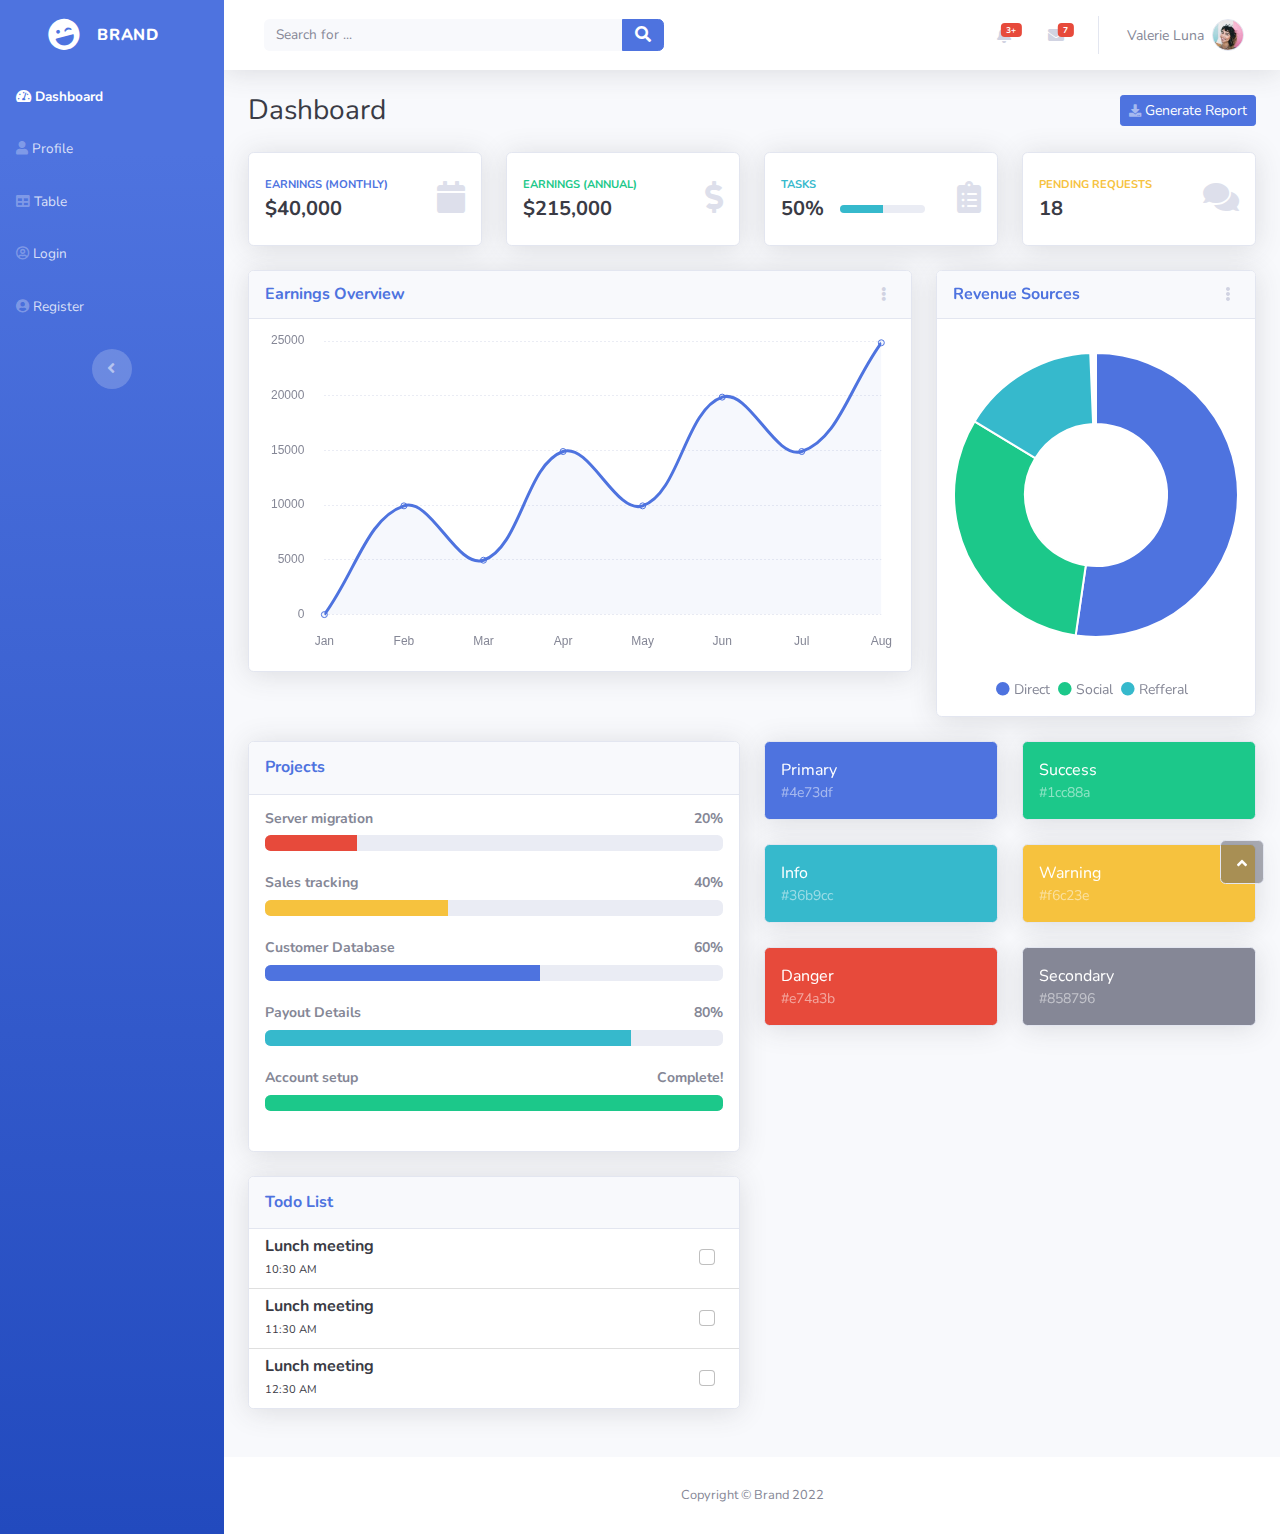
==== commit 2a53a666: "update" ====
--- a/index.html
+++ b/index.html
@@ -1,1506 +1,365 @@
 <!DOCTYPE html>
-<html lang="en">
+<html>
+
 <head>
-  <meta charset="utf-8">
-  <meta name="viewport" content="width=device-width, initial-scale=1">
-  <title>AdminLTE 3 | Dashboard</title>
+    <meta charset="utf-8">
+    <meta name="viewport" content="width=device-width, initial-scale=1.0, shrink-to-fit=no">
+    <title>Dashboard - Brand</title>
+    <link rel="stylesheet" href="assets/bootstrap/css/bootstrap.min.css">
+    <link rel="stylesheet" href="https://fonts.googleapis.com/css?family=Nunito:200,200i,300,300i,400,400i,600,600i,700,700i,800,800i,900,900i&amp;display=swap">
+    <link rel="stylesheet" href="assets/fonts/fontawesome-all.min.css">
+    <link rel="stylesheet" href="assets/css/untitled.css">
+</head>
 
-  <!-- Google Font: Source Sans Pro -->
-  <link rel="stylesheet" href="https://fonts.googleapis.com/css?family=Source+Sans+Pro:300,400,400i,700&display=fallback">
-  <!-- Font Awesome -->
-  <link rel="stylesheet" href="plugins/fontawesome-free/css/all.min.css">
-  <!-- Ionicons -->
-  <link rel="stylesheet" href="https://code.ionicframework.com/ionicons/2.0.1/css/ionicons.min.css">
-  <!-- Tempusdominus Bootstrap 4 -->
-  <link rel="stylesheet" href="plugins/tempusdominus-bootstrap-4/css/tempusdominus-bootstrap-4.min.css">
-  <!-- iCheck -->
-  <link rel="stylesheet" href="plugins/icheck-bootstrap/icheck-bootstrap.min.css">
-  <!-- JQVMap -->
-  <link rel="stylesheet" href="plugins/jqvmap/jqvmap.min.css">
-  <!-- Theme style -->
-  <link rel="stylesheet" href="dist/css/adminlte.min.css">
-  <!-- overlayScrollbars -->
-  <link rel="stylesheet" href="plugins/overlayScrollbars/css/OverlayScrollbars.min.css">
-  <!-- Daterange picker -->
-  <link rel="stylesheet" href="plugins/daterangepicker/daterangepicker.css">
-  <!-- summernote -->
-  <link rel="stylesheet" href="plugins/summernote/summernote-bs4.min.css">
-</head>
-<body class="hold-transition sidebar-mini layout-fixed">
-<div class="wrapper">
+<body id="page-top">
+    <div id="wrapper">
+        <nav class="navbar navbar-dark align-items-start sidebar sidebar-dark accordion bg-gradient-primary p-0">
+            <div class="container-fluid d-flex flex-column p-0"><a class="navbar-brand d-flex justify-content-center align-items-center sidebar-brand m-0" href="#">
+                    <div class="sidebar-brand-icon rotate-n-15"><i class="fas fa-laugh-wink"></i></div>
+                    <div class="sidebar-brand-text mx-3"><span>Brand</span></div>
+                </a>
+                <hr class="sidebar-divider my-0">
+                <ul class="navbar-nav text-light" id="accordionSidebar">
+                    <li class="nav-item"><a class="nav-link active" href="index.html"><i class="fas fa-tachometer-alt"></i><span>Dashboard</span></a></li>
+                    <li class="nav-item"><a class="nav-link" href="profile.html"><i class="fas fa-user"></i><span>Profile</span></a></li>
+                    <li class="nav-item"><a class="nav-link" href="table.html"><i class="fas fa-table"></i><span>Table</span></a></li>
+                    <li class="nav-item"><a class="nav-link" href="login.html"><i class="far fa-user-circle"></i><span>Login</span></a></li>
+                    <li class="nav-item"><a class="nav-link" href="register.html"><i class="fas fa-user-circle"></i><span>Register</span></a></li>
+                </ul>
+                <div class="text-center d-none d-md-inline"><button class="btn rounded-circle border-0" id="sidebarToggle" type="button"></button></div>
+            </div>
+        </nav>
+        <div class="d-flex flex-column" id="content-wrapper">
+            <div id="content">
+                <nav class="navbar navbar-light navbar-expand bg-white shadow mb-4 topbar static-top">
+                    <div class="container-fluid"><button class="btn btn-link d-md-none rounded-circle me-3" id="sidebarToggleTop" type="button"><i class="fas fa-bars"></i></button>
+                        <form class="d-none d-sm-inline-block me-auto ms-md-3 my-2 my-md-0 mw-100 navbar-search">
+                            <div class="input-group"><input class="bg-light form-control border-0 small" type="text" placeholder="Search for ..."><button class="btn btn-primary py-0" type="button"><i class="fas fa-search"></i></button></div>
+                        </form>
+                        <ul class="navbar-nav flex-nowrap ms-auto">
+                            <li class="nav-item dropdown d-sm-none no-arrow"><a class="dropdown-toggle nav-link" aria-expanded="false" data-bs-toggle="dropdown" href="#"><i class="fas fa-search"></i></a>
+                                <div class="dropdown-menu dropdown-menu-end p-3 animated--grow-in" aria-labelledby="searchDropdown">
+                                    <form class="me-auto navbar-search w-100">
+                                        <div class="input-group"><input class="bg-light form-control border-0 small" type="text" placeholder="Search for ...">
+                                            <div class="input-group-append"><button class="btn btn-primary py-0" type="button"><i class="fas fa-search"></i></button></div>
+                                        </div>
+                                    </form>
+                                </div>
+                            </li>
+                            <li class="nav-item dropdown no-arrow mx-1">
+                                <div class="nav-item dropdown no-arrow"><a class="dropdown-toggle nav-link" aria-expanded="false" data-bs-toggle="dropdown" href="#"><span class="badge bg-danger badge-counter">3+</span><i class="fas fa-bell fa-fw"></i></a>
+                                    <div class="dropdown-menu dropdown-menu-end dropdown-list animated--grow-in">
+                                        <h6 class="dropdown-header">alerts center</h6><a class="dropdown-item d-flex align-items-center" href="#">
+                                            <div class="me-3">
+                                                <div class="bg-primary icon-circle"><i class="fas fa-file-alt text-white"></i></div>
+                                            </div>
+                                            <div><span class="small text-gray-500">December 12, 2019</span>
+                                                <p>A new monthly report is ready to download!</p>
+                                            </div>
+                                        </a><a class="dropdown-item d-flex align-items-center" href="#">
+                                            <div class="me-3">
+                                                <div class="bg-success icon-circle"><i class="fas fa-donate text-white"></i></div>
+                                            </div>
+                                            <div><span class="small text-gray-500">December 7, 2019</span>
+                                                <p>$290.29 has been deposited into your account!</p>
+                                            </div>
+                                        </a><a class="dropdown-item d-flex align-items-center" href="#">
+                                            <div class="me-3">
+                                                <div class="bg-warning icon-circle"><i class="fas fa-exclamation-triangle text-white"></i></div>
+                                            </div>
+                                            <div><span class="small text-gray-500">December 2, 2019</span>
+                                                <p>Spending Alert: We've noticed unusually high spending for your account.</p>
+                                            </div>
+                                        </a><a class="dropdown-item text-center small text-gray-500" href="#">Show All Alerts</a>
+                                    </div>
+                                </div>
+                            </li>
+                            <li class="nav-item dropdown no-arrow mx-1">
+                                <div class="nav-item dropdown no-arrow"><a class="dropdown-toggle nav-link" aria-expanded="false" data-bs-toggle="dropdown" href="#"><span class="badge bg-danger badge-counter">7</span><i class="fas fa-envelope fa-fw"></i></a>
+                                    <div class="dropdown-menu dropdown-menu-end dropdown-list animated--grow-in">
+                                        <h6 class="dropdown-header">alerts center</h6><a class="dropdown-item d-flex align-items-center" href="#">
+                                            <div class="dropdown-list-image me-3"><img class="rounded-circle" src="assets/img/avatars/avatar4.jpeg">
+                                                <div class="bg-success status-indicator"></div>
+                                            </div>
+                                            <div class="fw-bold">
+                                                <div class="text-truncate"><span>Hi there! I am wondering if you can help me with a problem I've been having.</span></div>
+                                                <p class="small text-gray-500 mb-0">Emily Fowler - 58m</p>
+                                            </div>
+                                        </a><a class="dropdown-item d-flex align-items-center" href="#">
+                                            <div class="dropdown-list-image me-3"><img class="rounded-circle" src="assets/img/avatars/avatar2.jpeg">
+                                                <div class="status-indicator"></div>
+                                            </div>
+                                            <div class="fw-bold">
+                                                <div class="text-truncate"><span>I have the photos that you ordered last month!</span></div>
+                                                <p class="small text-gray-500 mb-0">Jae Chun - 1d</p>
+                                            </div>
+                                        </a><a class="dropdown-item d-flex align-items-center" href="#">
+                                            <div class="dropdown-list-image me-3"><img class="rounded-circle" src="assets/img/avatars/avatar3.jpeg">
+                                                <div class="bg-warning status-indicator"></div>
+                                            </div>
+                                            <div class="fw-bold">
+                                                <div class="text-truncate"><span>Last month's report looks great, I am very happy with the progress so far, keep up the good work!</span></div>
+                                                <p class="small text-gray-500 mb-0">Morgan Alvarez - 2d</p>
+                                            </div>
+                                        </a><a class="dropdown-item d-flex align-items-center" href="#">
+                                            <div class="dropdown-list-image me-3"><img class="rounded-circle" src="assets/img/avatars/avatar5.jpeg">
+                                                <div class="bg-success status-indicator"></div>
+                                            </div>
+                                            <div class="fw-bold">
+                                                <div class="text-truncate"><span>Am I a good boy? The reason I ask is because someone told me that people say this to all dogs, even if they aren't good...</span></div>
+                                                <p class="small text-gray-500 mb-0">Chicken the Dog · 2w</p>
+                                            </div>
+                                        </a><a class="dropdown-item text-center small text-gray-500" href="#">Show All Alerts</a>
+                                    </div>
+                                </div>
+                                <div class="shadow dropdown-list dropdown-menu dropdown-menu-end" aria-labelledby="alertsDropdown"></div>
+                            </li>
+                            <div class="d-none d-sm-block topbar-divider"></div>
+                            <li class="nav-item dropdown no-arrow">
+                                <div class="nav-item dropdown no-arrow"><a class="dropdown-toggle nav-link" aria-expanded="false" data-bs-toggle="dropdown" href="#"><span class="d-none d-lg-inline me-2 text-gray-600 small">Valerie Luna</span><img class="border rounded-circle img-profile" src="assets/img/avatars/avatar1.jpeg"></a>
+                                    <div class="dropdown-menu shadow dropdown-menu-end animated--grow-in"><a class="dropdown-item" href="#"><i class="fas fa-user fa-sm fa-fw me-2 text-gray-400"></i>&nbsp;Profile</a><a class="dropdown-item" href="#"><i class="fas fa-cogs fa-sm fa-fw me-2 text-gray-400"></i>&nbsp;Settings</a><a class="dropdown-item" href="#"><i class="fas fa-list fa-sm fa-fw me-2 text-gray-400"></i>&nbsp;Activity log</a>
+                                        <div class="dropdown-divider"></div><a class="dropdown-item" href="#"><i class="fas fa-sign-out-alt fa-sm fa-fw me-2 text-gray-400"></i>&nbsp;Logout</a>
+                                    </div>
+                                </div>
+                            </li>
+                        </ul>
+                    </div>
+                </nav>
+                <div class="container-fluid">
+                    <div class="d-sm-flex justify-content-between align-items-center mb-4">
+                        <h3 class="text-dark mb-0">Dashboard</h3><a class="btn btn-primary btn-sm d-none d-sm-inline-block" role="button" href="#"><i class="fas fa-download fa-sm text-white-50"></i>&nbsp;Generate Report</a>
+                    </div>
+                    <div class="row">
+                        <div class="col-md-6 col-xl-3 mb-4">
+                            <div class="card shadow border-start-primary py-2">
+                                <div class="card-body">
+                                    <div class="row align-items-center no-gutters">
+                                        <div class="col me-2">
+                                            <div class="text-uppercase text-primary fw-bold text-xs mb-1"><span>Earnings (monthly)</span></div>
+                                            <div class="text-dark fw-bold h5 mb-0"><span>$40,000</span></div>
+                                        </div>
+                                        <div class="col-auto"><i class="fas fa-calendar fa-2x text-gray-300"></i></div>
+                                    </div>
+                                </div>
+                            </div>
+                        </div>
+                        <div class="col-md-6 col-xl-3 mb-4">
+                            <div class="card shadow border-start-success py-2">
+                                <div class="card-body">
+                                    <div class="row align-items-center no-gutters">
+                                        <div class="col me-2">
+                                            <div class="text-uppercase text-success fw-bold text-xs mb-1"><span>Earnings (annual)</span></div>
+                                            <div class="text-dark fw-bold h5 mb-0"><span>$215,000</span></div>
+                                        </div>
+                                        <div class="col-auto"><i class="fas fa-dollar-sign fa-2x text-gray-300"></i></div>
+                                    </div>
+                                </div>
+                            </div>
+                        </div>
+                        <div class="col-md-6 col-xl-3 mb-4">
+                            <div class="card shadow border-start-info py-2">
+                                <div class="card-body">
+                                    <div class="row align-items-center no-gutters">
+                                        <div class="col me-2">
+                                            <div class="text-uppercase text-info fw-bold text-xs mb-1"><span>Tasks</span></div>
+                                            <div class="row g-0 align-items-center">
+                                                <div class="col-auto">
+                                                    <div class="text-dark fw-bold h5 mb-0 me-3"><span>50%</span></div>
+                                                </div>
+                                                <div class="col">
+                                                    <div class="progress progress-sm">
+                                                        <div class="progress-bar bg-info" aria-valuenow="50" aria-valuemin="0" aria-valuemax="100" style="width: 50%;"><span class="visually-hidden">50%</span></div>
+                                                    </div>
+                                                </div>
+                                            </div>
+                                        </div>
+                                        <div class="col-auto"><i class="fas fa-clipboard-list fa-2x text-gray-300"></i></div>
+                                    </div>
+                                </div>
+                            </div>
+                        </div>
+                        <div class="col-md-6 col-xl-3 mb-4">
+                            <div class="card shadow border-start-warning py-2">
+                                <div class="card-body">
+                                    <div class="row align-items-center no-gutters">
+                                        <div class="col me-2">
+                                            <div class="text-uppercase text-warning fw-bold text-xs mb-1"><span>Pending Requests</span></div>
+                                            <div class="text-dark fw-bold h5 mb-0"><span>18</span></div>
+                                        </div>
+                                        <div class="col-auto"><i class="fas fa-comments fa-2x text-gray-300"></i></div>
+                                    </div>
+                                </div>
+                            </div>
+                        </div>
+                    </div>
+                    <div class="row">
+                        <div class="col-lg-7 col-xl-8">
+                            <div class="card shadow mb-4">
+                                <div class="card-header d-flex justify-content-between align-items-center">
+                                    <h6 class="text-primary fw-bold m-0">Earnings Overview</h6>
+                                    <div class="dropdown no-arrow"><button class="btn btn-link btn-sm dropdown-toggle" aria-expanded="false" data-bs-toggle="dropdown" type="button"><i class="fas fa-ellipsis-v text-gray-400"></i></button>
+                                        <div class="dropdown-menu shadow dropdown-menu-end animated--fade-in">
+                                            <p class="text-center dropdown-header">dropdown header:</p><a class="dropdown-item" href="#">&nbsp;Action</a><a class="dropdown-item" href="#">&nbsp;Another action</a>
+                                            <div class="dropdown-divider"></div><a class="dropdown-item" href="#">&nbsp;Something else here</a>
+                                        </div>
+                                    </div>
+                                </div>
+                                <div class="card-body">
+                                    <div class="chart-area"><canvas data-bss-chart="{&quot;type&quot;:&quot;line&quot;,&quot;data&quot;:{&quot;labels&quot;:[&quot;Jan&quot;,&quot;Feb&quot;,&quot;Mar&quot;,&quot;Apr&quot;,&quot;May&quot;,&quot;Jun&quot;,&quot;Jul&quot;,&quot;Aug&quot;],&quot;datasets&quot;:[{&quot;label&quot;:&quot;Earnings&quot;,&quot;fill&quot;:true,&quot;data&quot;:[&quot;0&quot;,&quot;10000&quot;,&quot;5000&quot;,&quot;15000&quot;,&quot;10000&quot;,&quot;20000&quot;,&quot;15000&quot;,&quot;25000&quot;],&quot;backgroundColor&quot;:&quot;rgba(78, 115, 223, 0.05)&quot;,&quot;borderColor&quot;:&quot;rgba(78, 115, 223, 1)&quot;}]},&quot;options&quot;:{&quot;maintainAspectRatio&quot;:false,&quot;legend&quot;:{&quot;display&quot;:false,&quot;labels&quot;:{&quot;fontStyle&quot;:&quot;normal&quot;}},&quot;title&quot;:{&quot;fontStyle&quot;:&quot;normal&quot;},&quot;scales&quot;:{&quot;xAxes&quot;:[{&quot;gridLines&quot;:{&quot;color&quot;:&quot;rgb(234, 236, 244)&quot;,&quot;zeroLineColor&quot;:&quot;rgb(234, 236, 244)&quot;,&quot;drawBorder&quot;:false,&quot;drawTicks&quot;:false,&quot;borderDash&quot;:[&quot;2&quot;],&quot;zeroLineBorderDash&quot;:[&quot;2&quot;],&quot;drawOnChartArea&quot;:false},&quot;ticks&quot;:{&quot;fontColor&quot;:&quot;#858796&quot;,&quot;fontStyle&quot;:&quot;normal&quot;,&quot;padding&quot;:20}}],&quot;yAxes&quot;:[{&quot;gridLines&quot;:{&quot;color&quot;:&quot;rgb(234, 236, 244)&quot;,&quot;zeroLineColor&quot;:&quot;rgb(234, 236, 244)&quot;,&quot;drawBorder&quot;:false,&quot;drawTicks&quot;:false,&quot;borderDash&quot;:[&quot;2&quot;],&quot;zeroLineBorderDash&quot;:[&quot;2&quot;]},&quot;ticks&quot;:{&quot;fontColor&quot;:&quot;#858796&quot;,&quot;fontStyle&quot;:&quot;normal&quot;,&quot;padding&quot;:20}}]}}}"></canvas></div>
+                                </div>
+                            </div>
+                        </div>
+                        <div class="col-lg-5 col-xl-4">
+                            <div class="card shadow mb-4">
+                                <div class="card-header d-flex justify-content-between align-items-center">
+                                    <h6 class="text-primary fw-bold m-0">Revenue Sources</h6>
+                                    <div class="dropdown no-arrow"><button class="btn btn-link btn-sm dropdown-toggle" aria-expanded="false" data-bs-toggle="dropdown" type="button"><i class="fas fa-ellipsis-v text-gray-400"></i></button>
+                                        <div class="dropdown-menu shadow dropdown-menu-end animated--fade-in">
+                                            <p class="text-center dropdown-header">dropdown header:</p><a class="dropdown-item" href="#">&nbsp;Action</a><a class="dropdown-item" href="#">&nbsp;Another action</a>
+                                            <div class="dropdown-divider"></div><a class="dropdown-item" href="#">&nbsp;Something else here</a>
+                                        </div>
+                                    </div>
+                                </div>
+                                <div class="card-body">
+                                    <div class="chart-area"><canvas data-bss-chart="{&quot;type&quot;:&quot;doughnut&quot;,&quot;data&quot;:{&quot;labels&quot;:[&quot;Direct&quot;,&quot;Social&quot;,&quot;Referral&quot;],&quot;datasets&quot;:[{&quot;label&quot;:&quot;&quot;,&quot;backgroundColor&quot;:[&quot;#4e73df&quot;,&quot;#1cc88a&quot;,&quot;#36b9cc&quot;],&quot;borderColor&quot;:[&quot;#ffffff&quot;,&quot;#ffffff&quot;,&quot;#ffffff&quot;],&quot;data&quot;:[&quot;50&quot;,&quot;30&quot;,&quot;15&quot;]}]},&quot;options&quot;:{&quot;maintainAspectRatio&quot;:false,&quot;legend&quot;:{&quot;display&quot;:false,&quot;labels&quot;:{&quot;fontStyle&quot;:&quot;normal&quot;}},&quot;title&quot;:{&quot;fontStyle&quot;:&quot;normal&quot;}}}"></canvas></div>
+                                    <div class="text-center small mt-4"><span class="me-2"><i class="fas fa-circle text-primary"></i>&nbsp;Direct</span><span class="me-2"><i class="fas fa-circle text-success"></i>&nbsp;Social</span><span class="me-2"><i class="fas fa-circle text-info"></i>&nbsp;Refferal</span></div>
+                                </div>
+                            </div>
+                        </div>
+                    </div>
+                    <div class="row">
+                        <div class="col-lg-6 mb-4">
+                            <div class="card shadow mb-4">
+                                <div class="card-header py-3">
+                                    <h6 class="text-primary fw-bold m-0">Projects</h6>
+                                </div>
+                                <div class="card-body">
+                                    <h4 class="small fw-bold">Server migration<span class="float-end">20%</span></h4>
+                                    <div class="progress mb-4">
+                                        <div class="progress-bar bg-danger" aria-valuenow="20" aria-valuemin="0" aria-valuemax="100" style="width: 20%;"><span class="visually-hidden">20%</span></div>
+                                    </div>
+                                    <h4 class="small fw-bold">Sales tracking<span class="float-end">40%</span></h4>
+                                    <div class="progress mb-4">
+                                        <div class="progress-bar bg-warning" aria-valuenow="40" aria-valuemin="0" aria-valuemax="100" style="width: 40%;"><span class="visually-hidden">40%</span></div>
+                                    </div>
+                                    <h4 class="small fw-bold">Customer Database<span class="float-end">60%</span></h4>
+                                    <div class="progress mb-4">
+                                        <div class="progress-bar bg-primary" aria-valuenow="60" aria-valuemin="0" aria-valuemax="100" style="width: 60%;"><span class="visually-hidden">60%</span></div>
+                                    </div>
+                                    <h4 class="small fw-bold">Payout Details<span class="float-end">80%</span></h4>
+                                    <div class="progress mb-4">
+                                        <div class="progress-bar bg-info" aria-valuenow="80" aria-valuemin="0" aria-valuemax="100" style="width: 80%;"><span class="visually-hidden">80%</span></div>
+                                    </div>
+                                    <h4 class="small fw-bold">Account setup<span class="float-end">Complete!</span></h4>
+                                    <div class="progress mb-4">
+                                        <div class="progress-bar bg-success" aria-valuenow="100" aria-valuemin="0" aria-valuemax="100" style="width: 100%;"><span class="visually-hidden">100%</span></div>
+                                    </div>
+                                </div>
+                            </div>
+                            <div class="card shadow mb-4">
+                                <div class="card-header py-3">
+                                    <h6 class="text-primary fw-bold m-0">Todo List</h6>
+                                </div>
+                                <ul class="list-group list-group-flush">
+                                    <li class="list-group-item">
+                                        <div class="row align-items-center no-gutters">
+                                            <div class="col me-2">
+                                                <h6 class="mb-0"><strong>Lunch meeting</strong></h6><span class="text-xs">10:30 AM</span>
+                                            </div>
+                                            <div class="col-auto">
+                                                <div class="form-check"><input class="form-check-input" type="checkbox" id="formCheck-1"><label class="form-check-label" for="formCheck-1"></label></div>
+                                            </div>
+                                        </div>
+                                    </li>
+                                    <li class="list-group-item">
+                                        <div class="row align-items-center no-gutters">
+                                            <div class="col me-2">
+                                                <h6 class="mb-0"><strong>Lunch meeting</strong></h6><span class="text-xs">11:30 AM</span>
+                                            </div>
+                                            <div class="col-auto">
+                                                <div class="form-check"><input class="form-check-input" type="checkbox" id="formCheck-2"><label class="form-check-label" for="formCheck-2"></label></div>
+                                            </div>
+                                        </div>
+                                    </li>
+                                    <li class="list-group-item">
+                                        <div class="row align-items-center no-gutters">
+                                            <div class="col me-2">
+                                                <h6 class="mb-0"><strong>Lunch meeting</strong></h6><span class="text-xs">12:30 AM</span>
+                                            </div>
+                                            <div class="col-auto">
+                                                <div class="form-check"><input class="form-check-input" type="checkbox" id="formCheck-3"><label class="form-check-label" for="formCheck-3"></label></div>
+                                            </div>
+                                        </div>
+                                    </li>
+                                </ul>
+                            </div>
+                        </div>
+                        <div class="col">
+                            <div class="row">
+                                <div class="col-lg-6 mb-4">
+                                    <div class="card text-white bg-primary shadow">
+                                        <div class="card-body">
+                                            <p class="m-0">Primary</p>
+                                            <p class="text-white-50 small m-0">#4e73df</p>
+                                        </div>
+                                    </div>
+                                </div>
+                                <div class="col-lg-6 mb-4">
+                                    <div class="card text-white bg-success shadow">
+                                        <div class="card-body">
+                                            <p class="m-0">Success</p>
+                                            <p class="text-white-50 small m-0">#1cc88a</p>
+                                        </div>
+                                    </div>
+                                </div>
+                                <div class="col-lg-6 mb-4">
+                                    <div class="card text-white bg-info shadow">
+                                        <div class="card-body">
+                                            <p class="m-0">Info</p>
+                                            <p class="text-white-50 small m-0">#36b9cc</p>
+                                        </div>
+                                    </div>
+                                </div>
+                                <div class="col-lg-6 mb-4">
+                                    <div class="card text-white bg-warning shadow">
+                                        <div class="card-body">
+                                            <p class="m-0">Warning</p>
+                                            <p class="text-white-50 small m-0">#f6c23e</p>
+                                        </div>
+                                    </div>
+                                </div>
+                                <div class="col-lg-6 mb-4">
+                                    <div class="card text-white bg-danger shadow">
+                                        <div class="card-body">
+                                            <p class="m-0">Danger</p>
+                                            <p class="text-white-50 small m-0">#e74a3b</p>
+                                        </div>
+                                    </div>
+                                </div>
+                                <div class="col-lg-6 mb-4">
+                                    <div class="card text-white bg-secondary shadow">
+                                        <div class="card-body">
+                                            <p class="m-0">Secondary</p>
+                                            <p class="text-white-50 small m-0">#858796</p>
+                                        </div>
+                                    </div>
+                                </div>
+                            </div>
+                        </div>
+                    </div>
+                </div>
+            </div>
+            <footer class="bg-white sticky-footer">
+                <div class="container my-auto">
+                    <div class="text-center my-auto copyright"><span>Copyright © Brand 2022</span></div>
+                </div>
+            </footer>
+        </div><a class="border rounded d-inline scroll-to-top" href="#page-top"><i class="fas fa-angle-up"></i></a>
+    </div>
+    <script src="assets/bootstrap/js/bootstrap.min.js"></script>
+    <script src="assets/js/chart.min.js"></script>
+    <script src="assets/js/bs-init.js"></script>
+    <script src="assets/js/theme.js"></script>
+</body>
 
-  <!-- Preloader -->
-  <div class="preloader flex-column justify-content-center align-items-center">
-    <img class="animation__shake" src="dist/img/AdminLTELogo.png" alt="AdminLTELogo" height="60" width="60">
-  </div>
-
-  <!-- Navbar -->
-  <nav class="main-header navbar navbar-expand navbar-white navbar-light">
-    <!-- Left navbar links -->
-    <ul class="navbar-nav">
-      <li class="nav-item">
-        <a class="nav-link" data-widget="pushmenu" href="#" role="button"><i class="fas fa-bars"></i></a>
-      </li>
-      <li class="nav-item d-none d-sm-inline-block">
-        <a href="index3.html" class="nav-link">Home</a>
-      </li>
-      <li class="nav-item d-none d-sm-inline-block">
-        <a href="#" class="nav-link">Contact</a>
-      </li>
-    </ul>
-
-    <!-- Right navbar links -->
-    <ul class="navbar-nav ml-auto">
-      <!-- Navbar Search -->
-      <li class="nav-item">
-        <a class="nav-link" data-widget="navbar-search" href="#" role="button">
-          <i class="fas fa-search"></i>
-        </a>
-        <div class="navbar-search-block">
-          <form class="form-inline">
-            <div class="input-group input-group-sm">
-              <input class="form-control form-control-navbar" type="search" placeholder="Search" aria-label="Search">
-              <div class="input-group-append">
-                <button class="btn btn-navbar" type="submit">
-                  <i class="fas fa-search"></i>
-                </button>
-                <button class="btn btn-navbar" type="button" data-widget="navbar-search">
-                  <i class="fas fa-times"></i>
-                </button>
-              </div>
-            </div>
-          </form>
-        </div>
-      </li>
-
-      <!-- Messages Dropdown Menu -->
-      <li class="nav-item dropdown">
-        <a class="nav-link" data-toggle="dropdown" href="#">
-          <i class="far fa-comments"></i>
-          <span class="badge badge-danger navbar-badge">3</span>
-        </a>
-        <div class="dropdown-menu dropdown-menu-lg dropdown-menu-right">
-          <a href="#" class="dropdown-item">
-            <!-- Message Start -->
-            <div class="media">
-              <img src="dist/img/user1-128x128.jpg" alt="User Avatar" class="img-size-50 mr-3 img-circle">
-              <div class="media-body">
-                <h3 class="dropdown-item-title">
-                  Brad Diesel
-                  <span class="float-right text-sm text-danger"><i class="fas fa-star"></i></span>
-                </h3>
-                <p class="text-sm">Call me whenever you can...</p>
-                <p class="text-sm text-muted"><i class="far fa-clock mr-1"></i> 4 Hours Ago</p>
-              </div>
-            </div>
-            <!-- Message End -->
-          </a>
-          <div class="dropdown-divider"></div>
-          <a href="#" class="dropdown-item">
-            <!-- Message Start -->
-            <div class="media">
-              <img src="dist/img/user8-128x128.jpg" alt="User Avatar" class="img-size-50 img-circle mr-3">
-              <div class="media-body">
-                <h3 class="dropdown-item-title">
-                  John Pierce
-                  <span class="float-right text-sm text-muted"><i class="fas fa-star"></i></span>
-                </h3>
-                <p class="text-sm">I got your message bro</p>
-                <p class="text-sm text-muted"><i class="far fa-clock mr-1"></i> 4 Hours Ago</p>
-              </div>
-            </div>
-            <!-- Message End -->
-          </a>
-          <div class="dropdown-divider"></div>
-          <a href="#" class="dropdown-item">
-            <!-- Message Start -->
-            <div class="media">
-              <img src="dist/img/user3-128x128.jpg" alt="User Avatar" class="img-size-50 img-circle mr-3">
-              <div class="media-body">
-                <h3 class="dropdown-item-title">
-                  Nora Silvester
-                  <span class="float-right text-sm text-warning"><i class="fas fa-star"></i></span>
-                </h3>
-                <p class="text-sm">The subject goes here</p>
-                <p class="text-sm text-muted"><i class="far fa-clock mr-1"></i> 4 Hours Ago</p>
-              </div>
-            </div>
-            <!-- Message End -->
-          </a>
-          <div class="dropdown-divider"></div>
-          <a href="#" class="dropdown-item dropdown-footer">See All Messages</a>
-        </div>
-      </li>
-      <!-- Notifications Dropdown Menu -->
-      <li class="nav-item dropdown">
-        <a class="nav-link" data-toggle="dropdown" href="#">
-          <i class="far fa-bell"></i>
-          <span class="badge badge-warning navbar-badge">15</span>
-        </a>
-        <div class="dropdown-menu dropdown-menu-lg dropdown-menu-right">
-          <span class="dropdown-item dropdown-header">15 Notifications</span>
-          <div class="dropdown-divider"></div>
-          <a href="#" class="dropdown-item">
-            <i class="fas fa-envelope mr-2"></i> 4 new messages
-            <span class="float-right text-muted text-sm">3 mins</span>
-          </a>
-          <div class="dropdown-divider"></div>
-          <a href="#" class="dropdown-item">
-            <i class="fas fa-users mr-2"></i> 8 friend requests
-            <span class="float-right text-muted text-sm">12 hours</span>
-          </a>
-          <div class="dropdown-divider"></div>
-          <a href="#" class="dropdown-item">
-            <i class="fas fa-file mr-2"></i> 3 new reports
-            <span class="float-right text-muted text-sm">2 days</span>
-          </a>
-          <div class="dropdown-divider"></div>
-          <a href="#" class="dropdown-item dropdown-footer">See All Notifications</a>
-        </div>
-      </li>
-      <li class="nav-item">
-        <a class="nav-link" data-widget="fullscreen" href="#" role="button">
-          <i class="fas fa-expand-arrows-alt"></i>
-        </a>
-      </li>
-      <li class="nav-item">
-        <a class="nav-link" data-widget="control-sidebar" data-controlsidebar-slide="true" href="#" role="button">
-          <i class="fas fa-th-large"></i>
-        </a>
-      </li>
-    </ul>
-  </nav>
-  <!-- /.navbar -->
-
-  <!-- Main Sidebar Container -->
-  <aside class="main-sidebar sidebar-dark-primary elevation-4">
-    <!-- Brand Logo -->
-    <a href="index3.html" class="brand-link">
-      <img src="dist/img/AdminLTELogo.png" alt="AdminLTE Logo" class="brand-image img-circle elevation-3" style="opacity: .8">
-      <span class="brand-text font-weight-light">AdminLTE 3</span>
-    </a>
-
-    <!-- Sidebar -->
-    <div class="sidebar">
-      <!-- Sidebar user panel (optional) -->
-      <div class="user-panel mt-3 pb-3 mb-3 d-flex">
-        <div class="image">
-          <img src="dist/img/user2-160x160.jpg" class="img-circle elevation-2" alt="User Image">
-        </div>
-        <div class="info">
-          <a href="#" class="d-block">Alexander Pierce</a>
-        </div>
-      </div>
-
-      <!-- SidebarSearch Form -->
-      <div class="form-inline">
-        <div class="input-group" data-widget="sidebar-search">
-          <input class="form-control form-control-sidebar" type="search" placeholder="Search" aria-label="Search">
-          <div class="input-group-append">
-            <button class="btn btn-sidebar">
-              <i class="fas fa-search fa-fw"></i>
-            </button>
-          </div>
-        </div>
-      </div>
-
-      <!-- Sidebar Menu -->
-      <nav class="mt-2">
-        <ul class="nav nav-pills nav-sidebar flex-column" data-widget="treeview" role="menu" data-accordion="false">
-          <!-- Add icons to the links using the .nav-icon class
-               with font-awesome or any other icon font library -->
-          <li class="nav-item menu-open">
-            <a href="#" class="nav-link active">
-              <i class="nav-icon fas fa-tachometer-alt"></i>
-              <p>
-                Dashboard
-                <i class="right fas fa-angle-left"></i>
-              </p>
-            </a>
-            <ul class="nav nav-treeview">
-              <li class="nav-item">
-                <a href="./index.html" class="nav-link active">
-                  <i class="far fa-circle nav-icon"></i>
-                  <p>Dashboard v1</p>
-                </a>
-              </li>
-              <li class="nav-item">
-                <a href="./index2.html" class="nav-link">
-                  <i class="far fa-circle nav-icon"></i>
-                  <p>Dashboard v2</p>
-                </a>
-              </li>
-              <li class="nav-item">
-                <a href="./index3.html" class="nav-link">
-                  <i class="far fa-circle nav-icon"></i>
-                  <p>Dashboard v3</p>
-                </a>
-              </li>
-            </ul>
-          </li>
-          <li class="nav-item">
-            <a href="pages/widgets.html" class="nav-link">
-              <i class="nav-icon fas fa-th"></i>
-              <p>
-                Widgets
-                <span class="right badge badge-danger">New</span>
-              </p>
-            </a>
-          </li>
-          <li class="nav-item">
-            <a href="#" class="nav-link">
-              <i class="nav-icon fas fa-copy"></i>
-              <p>
-                Layout Options
-                <i class="fas fa-angle-left right"></i>
-                <span class="badge badge-info right">6</span>
-              </p>
-            </a>
-            <ul class="nav nav-treeview">
-              <li class="nav-item">
-                <a href="pages/layout/top-nav.html" class="nav-link">
-                  <i class="far fa-circle nav-icon"></i>
-                  <p>Top Navigation</p>
-                </a>
-              </li>
-              <li class="nav-item">
-                <a href="pages/layout/top-nav-sidebar.html" class="nav-link">
-                  <i class="far fa-circle nav-icon"></i>
-                  <p>Top Navigation + Sidebar</p>
-                </a>
-              </li>
-              <li class="nav-item">
-                <a href="pages/layout/boxed.html" class="nav-link">
-                  <i class="far fa-circle nav-icon"></i>
-                  <p>Boxed</p>
-                </a>
-              </li>
-              <li class="nav-item">
-                <a href="pages/layout/fixed-sidebar.html" class="nav-link">
-                  <i class="far fa-circle nav-icon"></i>
-                  <p>Fixed Sidebar</p>
-                </a>
-              </li>
-              <li class="nav-item">
-                <a href="pages/layout/fixed-sidebar-custom.html" class="nav-link">
-                  <i class="far fa-circle nav-icon"></i>
-                  <p>Fixed Sidebar <small>+ Custom Area</small></p>
-                </a>
-              </li>
-              <li class="nav-item">
-                <a href="pages/layout/fixed-topnav.html" class="nav-link">
-                  <i class="far fa-circle nav-icon"></i>
-                  <p>Fixed Navbar</p>
-                </a>
-              </li>
-              <li class="nav-item">
-                <a href="pages/layout/fixed-footer.html" class="nav-link">
-                  <i class="far fa-circle nav-icon"></i>
-                  <p>Fixed Footer</p>
-                </a>
-              </li>
-              <li class="nav-item">
-                <a href="pages/layout/collapsed-sidebar.html" class="nav-link">
-                  <i class="far fa-circle nav-icon"></i>
-                  <p>Collapsed Sidebar</p>
-                </a>
-              </li>
-            </ul>
-          </li>
-          <li class="nav-item">
-            <a href="#" class="nav-link">
-              <i class="nav-icon fas fa-chart-pie"></i>
-              <p>
-                Charts
-                <i class="right fas fa-angle-left"></i>
-              </p>
-            </a>
-            <ul class="nav nav-treeview">
-              <li class="nav-item">
-                <a href="pages/charts/chartjs.html" class="nav-link">
-                  <i class="far fa-circle nav-icon"></i>
-                  <p>ChartJS</p>
-                </a>
-              </li>
-              <li class="nav-item">
-                <a href="pages/charts/flot.html" class="nav-link">
-                  <i class="far fa-circle nav-icon"></i>
-                  <p>Flot</p>
-                </a>
-              </li>
-              <li class="nav-item">
-                <a href="pages/charts/inline.html" class="nav-link">
-                  <i class="far fa-circle nav-icon"></i>
-                  <p>Inline</p>
-                </a>
-              </li>
-              <li class="nav-item">
-                <a href="pages/charts/uplot.html" class="nav-link">
-                  <i class="far fa-circle nav-icon"></i>
-                  <p>uPlot</p>
-                </a>
-              </li>
-            </ul>
-          </li>
-          <li class="nav-item">
-            <a href="#" class="nav-link">
-              <i class="nav-icon fas fa-tree"></i>
-              <p>
-                UI Elements
-                <i class="fas fa-angle-left right"></i>
-              </p>
-            </a>
-            <ul class="nav nav-treeview">
-              <li class="nav-item">
-                <a href="pages/UI/general.html" class="nav-link">
-                  <i class="far fa-circle nav-icon"></i>
-                  <p>General</p>
-                </a>
-              </li>
-              <li class="nav-item">
-                <a href="pages/UI/icons.html" class="nav-link">
-                  <i class="far fa-circle nav-icon"></i>
-                  <p>Icons</p>
-                </a>
-              </li>
-              <li class="nav-item">
-                <a href="pages/UI/buttons.html" class="nav-link">
-                  <i class="far fa-circle nav-icon"></i>
-                  <p>Buttons</p>
-                </a>
-              </li>
-              <li class="nav-item">
-                <a href="pages/UI/sliders.html" class="nav-link">
-                  <i class="far fa-circle nav-icon"></i>
-                  <p>Sliders</p>
-                </a>
-              </li>
-              <li class="nav-item">
-                <a href="pages/UI/modals.html" class="nav-link">
-                  <i class="far fa-circle nav-icon"></i>
-                  <p>Modals & Alerts</p>
-                </a>
-              </li>
-              <li class="nav-item">
-                <a href="pages/UI/navbar.html" class="nav-link">
-                  <i class="far fa-circle nav-icon"></i>
-                  <p>Navbar & Tabs</p>
-                </a>
-              </li>
-              <li class="nav-item">
-                <a href="pages/UI/timeline.html" class="nav-link">
-                  <i class="far fa-circle nav-icon"></i>
-                  <p>Timeline</p>
-                </a>
-              </li>
-              <li class="nav-item">
-                <a href="pages/UI/ribbons.html" class="nav-link">
-                  <i class="far fa-circle nav-icon"></i>
-                  <p>Ribbons</p>
-                </a>
-              </li>
-            </ul>
-          </li>
-          <li class="nav-item">
-            <a href="#" class="nav-link">
-              <i class="nav-icon fas fa-edit"></i>
-              <p>
-                Forms
-                <i class="fas fa-angle-left right"></i>
-              </p>
-            </a>
-            <ul class="nav nav-treeview">
-              <li class="nav-item">
-                <a href="pages/forms/general.html" class="nav-link">
-                  <i class="far fa-circle nav-icon"></i>
-                  <p>General Elements</p>
-                </a>
-              </li>
-              <li class="nav-item">
-                <a href="pages/forms/advanced.html" class="nav-link">
-                  <i class="far fa-circle nav-icon"></i>
-                  <p>Advanced Elements</p>
-                </a>
-              </li>
-              <li class="nav-item">
-                <a href="pages/forms/editors.html" class="nav-link">
-                  <i class="far fa-circle nav-icon"></i>
-                  <p>Editors</p>
-                </a>
-              </li>
-              <li class="nav-item">
-                <a href="pages/forms/validation.html" class="nav-link">
-                  <i class="far fa-circle nav-icon"></i>
-                  <p>Validation</p>
-                </a>
-              </li>
-            </ul>
-          </li>
-          <li class="nav-item">
-            <a href="#" class="nav-link">
-              <i class="nav-icon fas fa-table"></i>
-              <p>
-                Tables
-                <i class="fas fa-angle-left right"></i>
-              </p>
-            </a>
-            <ul class="nav nav-treeview">
-              <li class="nav-item">
-                <a href="pages/tables/simple.html" class="nav-link">
-                  <i class="far fa-circle nav-icon"></i>
-                  <p>Simple Tables</p>
-                </a>
-              </li>
-              <li class="nav-item">
-                <a href="pages/tables/data.html" class="nav-link">
-                  <i class="far fa-circle nav-icon"></i>
-                  <p>DataTables</p>
-                </a>
-              </li>
-              <li class="nav-item">
-                <a href="pages/tables/jsgrid.html" class="nav-link">
-                  <i class="far fa-circle nav-icon"></i>
-                  <p>jsGrid</p>
-                </a>
-              </li>
-            </ul>
-          </li>
-          <li class="nav-header">EXAMPLES</li>
-          <li class="nav-item">
-            <a href="pages/calendar.html" class="nav-link">
-              <i class="nav-icon far fa-calendar-alt"></i>
-              <p>
-                Calendar
-                <span class="badge badge-info right">2</span>
-              </p>
-            </a>
-          </li>
-          <li class="nav-item">
-            <a href="pages/gallery.html" class="nav-link">
-              <i class="nav-icon far fa-image"></i>
-              <p>
-                Gallery
-              </p>
-            </a>
-          </li>
-          <li class="nav-item">
-            <a href="pages/kanban.html" class="nav-link">
-              <i class="nav-icon fas fa-columns"></i>
-              <p>
-                Kanban Board
-              </p>
-            </a>
-          </li>
-          <li class="nav-item">
-            <a href="#" class="nav-link">
-              <i class="nav-icon far fa-envelope"></i>
-              <p>
-                Mailbox
-                <i class="fas fa-angle-left right"></i>
-              </p>
-            </a>
-            <ul class="nav nav-treeview">
-              <li class="nav-item">
-                <a href="pages/mailbox/mailbox.html" class="nav-link">
-                  <i class="far fa-circle nav-icon"></i>
-                  <p>Inbox</p>
-                </a>
-              </li>
-              <li class="nav-item">
-                <a href="pages/mailbox/compose.html" class="nav-link">
-                  <i class="far fa-circle nav-icon"></i>
-                  <p>Compose</p>
-                </a>
-              </li>
-              <li class="nav-item">
-                <a href="pages/mailbox/read-mail.html" class="nav-link">
-                  <i class="far fa-circle nav-icon"></i>
-                  <p>Read</p>
-                </a>
-              </li>
-            </ul>
-          </li>
-          <li class="nav-item">
-            <a href="#" class="nav-link">
-              <i class="nav-icon fas fa-book"></i>
-              <p>
-                Pages
-                <i class="fas fa-angle-left right"></i>
-              </p>
-            </a>
-            <ul class="nav nav-treeview">
-              <li class="nav-item">
-                <a href="pages/examples/invoice.html" class="nav-link">
-                  <i class="far fa-circle nav-icon"></i>
-                  <p>Invoice</p>
-                </a>
-              </li>
-              <li class="nav-item">
-                <a href="pages/examples/profile.html" class="nav-link">
-                  <i class="far fa-circle nav-icon"></i>
-                  <p>Profile</p>
-                </a>
-              </li>
-              <li class="nav-item">
-                <a href="pages/examples/e-commerce.html" class="nav-link">
-                  <i class="far fa-circle nav-icon"></i>
-                  <p>E-commerce</p>
-                </a>
-              </li>
-              <li class="nav-item">
-                <a href="pages/examples/projects.html" class="nav-link">
-                  <i class="far fa-circle nav-icon"></i>
-                  <p>Projects</p>
-                </a>
-              </li>
-              <li class="nav-item">
-                <a href="pages/examples/project-add.html" class="nav-link">
-                  <i class="far fa-circle nav-icon"></i>
-                  <p>Project Add</p>
-                </a>
-              </li>
-              <li class="nav-item">
-                <a href="pages/examples/project-edit.html" class="nav-link">
-                  <i class="far fa-circle nav-icon"></i>
-                  <p>Project Edit</p>
-                </a>
-              </li>
-              <li class="nav-item">
-                <a href="pages/examples/project-detail.html" class="nav-link">
-                  <i class="far fa-circle nav-icon"></i>
-                  <p>Project Detail</p>
-                </a>
-              </li>
-              <li class="nav-item">
-                <a href="pages/examples/contacts.html" class="nav-link">
-                  <i class="far fa-circle nav-icon"></i>
-                  <p>Contacts</p>
-                </a>
-              </li>
-              <li class="nav-item">
-                <a href="pages/examples/faq.html" class="nav-link">
-                  <i class="far fa-circle nav-icon"></i>
-                  <p>FAQ</p>
-                </a>
-              </li>
-              <li class="nav-item">
-                <a href="pages/examples/contact-us.html" class="nav-link">
-                  <i class="far fa-circle nav-icon"></i>
-                  <p>Contact us</p>
-                </a>
-              </li>
-            </ul>
-          </li>
-          <li class="nav-item">
-            <a href="#" class="nav-link">
-              <i class="nav-icon far fa-plus-square"></i>
-              <p>
-                Extras
-                <i class="fas fa-angle-left right"></i>
-              </p>
-            </a>
-            <ul class="nav nav-treeview">
-              <li class="nav-item">
-                <a href="#" class="nav-link">
-                  <i class="far fa-circle nav-icon"></i>
-                  <p>
-                    Login & Register v1
-                    <i class="fas fa-angle-left right"></i>
-                  </p>
-                </a>
-                <ul class="nav nav-treeview">
-                  <li class="nav-item">
-                    <a href="pages/examples/login.html" class="nav-link">
-                      <i class="far fa-circle nav-icon"></i>
-                      <p>Login v1</p>
-                    </a>
-                  </li>
-                  <li class="nav-item">
-                    <a href="pages/examples/register.html" class="nav-link">
-                      <i class="far fa-circle nav-icon"></i>
-                      <p>Register v1</p>
-                    </a>
-                  </li>
-                  <li class="nav-item">
-                    <a href="pages/examples/forgot-password.html" class="nav-link">
-                      <i class="far fa-circle nav-icon"></i>
-                      <p>Forgot Password v1</p>
-                    </a>
-                  </li>
-                  <li class="nav-item">
-                    <a href="pages/examples/recover-password.html" class="nav-link">
-                      <i class="far fa-circle nav-icon"></i>
-                      <p>Recover Password v1</p>
-                    </a>
-                  </li>
-                </ul>
-              </li>
-              <li class="nav-item">
-                <a href="#" class="nav-link">
-                  <i class="far fa-circle nav-icon"></i>
-                  <p>
-                    Login & Register v2
-                    <i class="fas fa-angle-left right"></i>
-                  </p>
-                </a>
-                <ul class="nav nav-treeview">
-                  <li class="nav-item">
-                    <a href="pages/examples/login-v2.html" class="nav-link">
-                      <i class="far fa-circle nav-icon"></i>
-                      <p>Login v2</p>
-                    </a>
-                  </li>
-                  <li class="nav-item">
-                    <a href="pages/examples/register-v2.html" class="nav-link">
-                      <i class="far fa-circle nav-icon"></i>
-                      <p>Register v2</p>
-                    </a>
-                  </li>
-                  <li class="nav-item">
-                    <a href="pages/examples/forgot-password-v2.html" class="nav-link">
-                      <i class="far fa-circle nav-icon"></i>
-                      <p>Forgot Password v2</p>
-                    </a>
-                  </li>
-                  <li class="nav-item">
-                    <a href="pages/examples/recover-password-v2.html" class="nav-link">
-                      <i class="far fa-circle nav-icon"></i>
-                      <p>Recover Password v2</p>
-                    </a>
-                  </li>
-                </ul>
-              </li>
-              <li class="nav-item">
-                <a href="pages/examples/lockscreen.html" class="nav-link">
-                  <i class="far fa-circle nav-icon"></i>
-                  <p>Lockscreen</p>
-                </a>
-              </li>
-              <li class="nav-item">
-                <a href="pages/examples/legacy-user-menu.html" class="nav-link">
-                  <i class="far fa-circle nav-icon"></i>
-                  <p>Legacy User Menu</p>
-                </a>
-              </li>
-              <li class="nav-item">
-                <a href="pages/examples/language-menu.html" class="nav-link">
-                  <i class="far fa-circle nav-icon"></i>
-                  <p>Language Menu</p>
-                </a>
-              </li>
-              <li class="nav-item">
-                <a href="pages/examples/404.html" class="nav-link">
-                  <i class="far fa-circle nav-icon"></i>
-                  <p>Error 404</p>
-                </a>
-              </li>
-              <li class="nav-item">
-                <a href="pages/examples/500.html" class="nav-link">
-                  <i class="far fa-circle nav-icon"></i>
-                  <p>Error 500</p>
-                </a>
-              </li>
-              <li class="nav-item">
-                <a href="pages/examples/pace.html" class="nav-link">
-                  <i class="far fa-circle nav-icon"></i>
-                  <p>Pace</p>
-                </a>
-              </li>
-              <li class="nav-item">
-                <a href="pages/examples/blank.html" class="nav-link">
-                  <i class="far fa-circle nav-icon"></i>
-                  <p>Blank Page</p>
-                </a>
-              </li>
-              <li class="nav-item">
-                <a href="starter.html" class="nav-link">
-                  <i class="far fa-circle nav-icon"></i>
-                  <p>Starter Page</p>
-                </a>
-              </li>
-            </ul>
-          </li>
-          <li class="nav-item">
-            <a href="#" class="nav-link">
-              <i class="nav-icon fas fa-search"></i>
-              <p>
-                Search
-                <i class="fas fa-angle-left right"></i>
-              </p>
-            </a>
-            <ul class="nav nav-treeview">
-              <li class="nav-item">
-                <a href="pages/search/simple.html" class="nav-link">
-                  <i class="far fa-circle nav-icon"></i>
-                  <p>Simple Search</p>
-                </a>
-              </li>
-              <li class="nav-item">
-                <a href="pages/search/enhanced.html" class="nav-link">
-                  <i class="far fa-circle nav-icon"></i>
-                  <p>Enhanced</p>
-                </a>
-              </li>
-            </ul>
-          </li>
-          <li class="nav-header">MISCELLANEOUS</li>
-          <li class="nav-item">
-            <a href="iframe.html" class="nav-link">
-              <i class="nav-icon fas fa-ellipsis-h"></i>
-              <p>Tabbed IFrame Plugin</p>
-            </a>
-          </li>
-          <li class="nav-item">
-            <a href="https://adminlte.io/docs/3.1/" class="nav-link">
-              <i class="nav-icon fas fa-file"></i>
-              <p>Documentation</p>
-            </a>
-          </li>
-          <li class="nav-header">MULTI LEVEL EXAMPLE</li>
-          <li class="nav-item">
-            <a href="#" class="nav-link">
-              <i class="fas fa-circle nav-icon"></i>
-              <p>Level 1</p>
-            </a>
-          </li>
-          <li class="nav-item">
-            <a href="#" class="nav-link">
-              <i class="nav-icon fas fa-circle"></i>
-              <p>
-                Level 1
-                <i class="right fas fa-angle-left"></i>
-              </p>
-            </a>
-            <ul class="nav nav-treeview">
-              <li class="nav-item">
-                <a href="#" class="nav-link">
-                  <i class="far fa-circle nav-icon"></i>
-                  <p>Level 2</p>
-                </a>
-              </li>
-              <li class="nav-item">
-                <a href="#" class="nav-link">
-                  <i class="far fa-circle nav-icon"></i>
-                  <p>
-                    Level 2
-                    <i class="right fas fa-angle-left"></i>
-                  </p>
-                </a>
-                <ul class="nav nav-treeview">
-                  <li class="nav-item">
-                    <a href="#" class="nav-link">
-                      <i class="far fa-dot-circle nav-icon"></i>
-                      <p>Level 3</p>
-                    </a>
-                  </li>
-                  <li class="nav-item">
-                    <a href="#" class="nav-link">
-                      <i class="far fa-dot-circle nav-icon"></i>
-                      <p>Level 3</p>
-                    </a>
-                  </li>
-                  <li class="nav-item">
-                    <a href="#" class="nav-link">
-                      <i class="far fa-dot-circle nav-icon"></i>
-                      <p>Level 3</p>
-                    </a>
-                  </li>
-                </ul>
-              </li>
-              <li class="nav-item">
-                <a href="#" class="nav-link">
-                  <i class="far fa-circle nav-icon"></i>
-                  <p>Level 2</p>
-                </a>
-              </li>
-            </ul>
-          </li>
-          <li class="nav-item">
-            <a href="#" class="nav-link">
-              <i class="fas fa-circle nav-icon"></i>
-              <p>Level 1</p>
-            </a>
-          </li>
-          <li class="nav-header">LABELS</li>
-          <li class="nav-item">
-            <a href="#" class="nav-link">
-              <i class="nav-icon far fa-circle text-danger"></i>
-              <p class="text">Important</p>
-            </a>
-          </li>
-          <li class="nav-item">
-            <a href="#" class="nav-link">
-              <i class="nav-icon far fa-circle text-warning"></i>
-              <p>Warning</p>
-            </a>
-          </li>
-          <li class="nav-item">
-            <a href="#" class="nav-link">
-              <i class="nav-icon far fa-circle text-info"></i>
-              <p>Informational</p>
-            </a>
-          </li>
-        </ul>
-      </nav>
-      <!-- /.sidebar-menu -->
-    </div>
-    <!-- /.sidebar -->
-  </aside>
-
-  <!-- Content Wrapper. Contains page content -->
-  <div class="content-wrapper">
-    <!-- Content Header (Page header) -->
-    <div class="content-header">
-      <div class="container-fluid">
-        <div class="row mb-2">
-          <div class="col-sm-6">
-            <h1 class="m-0">Dashboard</h1>
-          </div><!-- /.col -->
-          <div class="col-sm-6">
-            <ol class="breadcrumb float-sm-right">
-              <li class="breadcrumb-item"><a href="#">Home</a></li>
-              <li class="breadcrumb-item active">Dashboard v1</li>
-            </ol>
-          </div><!-- /.col -->
-        </div><!-- /.row -->
-      </div><!-- /.container-fluid -->
-    </div>
-    <!-- /.content-header -->
-
-    <!-- Main content -->
-    <section class="content">
-      <div class="container-fluid">
-        <!-- Small boxes (Stat box) -->
-        <div class="row">
-          <div class="col-lg-3 col-6">
-            <!-- small box -->
-            <div class="small-box bg-info">
-              <div class="inner">
-                <h3>150</h3>
-
-                <p>New Orders</p>
-              </div>
-              <div class="icon">
-                <i class="ion ion-bag"></i>
-              </div>
-              <a href="#" class="small-box-footer">More info <i class="fas fa-arrow-circle-right"></i></a>
-            </div>
-          </div>
-          <!-- ./col -->
-          <div class="col-lg-3 col-6">
-            <!-- small box -->
-            <div class="small-box bg-success">
-              <div class="inner">
-                <h3>53<sup style="font-size: 20px">%</sup></h3>
-
-                <p>Bounce Rate</p>
-              </div>
-              <div class="icon">
-                <i class="ion ion-stats-bars"></i>
-              </div>
-              <a href="#" class="small-box-footer">More info <i class="fas fa-arrow-circle-right"></i></a>
-            </div>
-          </div>
-          <!-- ./col -->
-          <div class="col-lg-3 col-6">
-            <!-- small box -->
-            <div class="small-box bg-warning">
-              <div class="inner">
-                <h3>44</h3>
-
-                <p>User Registrations</p>
-              </div>
-              <div class="icon">
-                <i class="ion ion-person-add"></i>
-              </div>
-              <a href="#" class="small-box-footer">More info <i class="fas fa-arrow-circle-right"></i></a>
-            </div>
-          </div>
-          <!-- ./col -->
-          <div class="col-lg-3 col-6">
-            <!-- small box -->
-            <div class="small-box bg-danger">
-              <div class="inner">
-                <h3>65</h3>
-
-                <p>Unique Visitors</p>
-              </div>
-              <div class="icon">
-                <i class="ion ion-pie-graph"></i>
-              </div>
-              <a href="#" class="small-box-footer">More info <i class="fas fa-arrow-circle-right"></i></a>
-            </div>
-          </div>
-          <!-- ./col -->
-        </div>
-        <!-- /.row -->
-        <!-- Main row -->
-        <div class="row">
-          <!-- Left col -->
-          <section class="col-lg-7 connectedSortable">
-            <!-- Custom tabs (Charts with tabs)-->
-            <div class="card">
-              <div class="card-header">
-                <h3 class="card-title">
-                  <i class="fas fa-chart-pie mr-1"></i>
-                  Sales
-                </h3>
-                <div class="card-tools">
-                  <ul class="nav nav-pills ml-auto">
-                    <li class="nav-item">
-                      <a class="nav-link active" href="#revenue-chart" data-toggle="tab">Area</a>
-                    </li>
-                    <li class="nav-item">
-                      <a class="nav-link" href="#sales-chart" data-toggle="tab">Donut</a>
-                    </li>
-                  </ul>
-                </div>
-              </div><!-- /.card-header -->
-              <div class="card-body">
-                <div class="tab-content p-0">
-                  <!-- Morris chart - Sales -->
-                  <div class="chart tab-pane active" id="revenue-chart"
-                       style="position: relative; height: 300px;">
-                      <canvas id="revenue-chart-canvas" height="300" style="height: 300px;"></canvas>
-                   </div>
-                  <div class="chart tab-pane" id="sales-chart" style="position: relative; height: 300px;">
-                    <canvas id="sales-chart-canvas" height="300" style="height: 300px;"></canvas>
-                  </div>
-                </div>
-              </div><!-- /.card-body -->
-            </div>
-            <!-- /.card -->
-
-            <!-- DIRECT CHAT -->
-            <div class="card direct-chat direct-chat-primary">
-              <div class="card-header">
-                <h3 class="card-title">Direct Chat</h3>
-
-                <div class="card-tools">
-                  <span title="3 New Messages" class="badge badge-primary">3</span>
-                  <button type="button" class="btn btn-tool" data-card-widget="collapse">
-                    <i class="fas fa-minus"></i>
-                  </button>
-                  <button type="button" class="btn btn-tool" title="Contacts" data-widget="chat-pane-toggle">
-                    <i class="fas fa-comments"></i>
-                  </button>
-                  <button type="button" class="btn btn-tool" data-card-widget="remove">
-                    <i class="fas fa-times"></i>
-                  </button>
-                </div>
-              </div>
-              <!-- /.card-header -->
-              <div class="card-body">
-                <!-- Conversations are loaded here -->
-                <div class="direct-chat-messages">
-                  <!-- Message. Default to the left -->
-                  <div class="direct-chat-msg">
-                    <div class="direct-chat-infos clearfix">
-                      <span class="direct-chat-name float-left">Alexander Pierce</span>
-                      <span class="direct-chat-timestamp float-right">23 Jan 2:00 pm</span>
-                    </div>
-                    <!-- /.direct-chat-infos -->
-                    <img class="direct-chat-img" src="dist/img/user1-128x128.jpg" alt="message user image">
-                    <!-- /.direct-chat-img -->
-                    <div class="direct-chat-text">
-                      Is this template really for free? That's unbelievable!
-                    </div>
-                    <!-- /.direct-chat-text -->
-                  </div>
-                  <!-- /.direct-chat-msg -->
-
-                  <!-- Message to the right -->
-                  <div class="direct-chat-msg right">
-                    <div class="direct-chat-infos clearfix">
-                      <span class="direct-chat-name float-right">Sarah Bullock</span>
-                      <span class="direct-chat-timestamp float-left">23 Jan 2:05 pm</span>
-                    </div>
-                    <!-- /.direct-chat-infos -->
-                    <img class="direct-chat-img" src="dist/img/user3-128x128.jpg" alt="message user image">
-                    <!-- /.direct-chat-img -->
-                    <div class="direct-chat-text">
-                      You better believe it!
-                    </div>
-                    <!-- /.direct-chat-text -->
-                  </div>
-                  <!-- /.direct-chat-msg -->
-
-                  <!-- Message. Default to the left -->
-                  <div class="direct-chat-msg">
-                    <div class="direct-chat-infos clearfix">
-                      <span class="direct-chat-name float-left">Alexander Pierce</span>
-                      <span class="direct-chat-timestamp float-right">23 Jan 5:37 pm</span>
-                    </div>
-                    <!-- /.direct-chat-infos -->
-                    <img class="direct-chat-img" src="dist/img/user1-128x128.jpg" alt="message user image">
-                    <!-- /.direct-chat-img -->
-                    <div class="direct-chat-text">
-                      Working with AdminLTE on a great new app! Wanna join?
-                    </div>
-                    <!-- /.direct-chat-text -->
-                  </div>
-                  <!-- /.direct-chat-msg -->
-
-                  <!-- Message to the right -->
-                  <div class="direct-chat-msg right">
-                    <div class="direct-chat-infos clearfix">
-                      <span class="direct-chat-name float-right">Sarah Bullock</span>
-                      <span class="direct-chat-timestamp float-left">23 Jan 6:10 pm</span>
-                    </div>
-                    <!-- /.direct-chat-infos -->
-                    <img class="direct-chat-img" src="dist/img/user3-128x128.jpg" alt="message user image">
-                    <!-- /.direct-chat-img -->
-                    <div class="direct-chat-text">
-                      I would love to.
-                    </div>
-                    <!-- /.direct-chat-text -->
-                  </div>
-                  <!-- /.direct-chat-msg -->
-
-                </div>
-                <!--/.direct-chat-messages-->
-
-                <!-- Contacts are loaded here -->
-                <div class="direct-chat-contacts">
-                  <ul class="contacts-list">
-                    <li>
-                      <a href="#">
-                        <img class="contacts-list-img" src="dist/img/user1-128x128.jpg" alt="User Avatar">
-
-                        <div class="contacts-list-info">
-                          <span class="contacts-list-name">
-                            Count Dracula
-                            <small class="contacts-list-date float-right">2/28/2015</small>
-                          </span>
-                          <span class="contacts-list-msg">How have you been? I was...</span>
-                        </div>
-                        <!-- /.contacts-list-info -->
-                      </a>
-                    </li>
-                    <!-- End Contact Item -->
-                    <li>
-                      <a href="#">
-                        <img class="contacts-list-img" src="dist/img/user7-128x128.jpg" alt="User Avatar">
-
-                        <div class="contacts-list-info">
-                          <span class="contacts-list-name">
-                            Sarah Doe
-                            <small class="contacts-list-date float-right">2/23/2015</small>
-                          </span>
-                          <span class="contacts-list-msg">I will be waiting for...</span>
-                        </div>
-                        <!-- /.contacts-list-info -->
-                      </a>
-                    </li>
-                    <!-- End Contact Item -->
-                    <li>
-                      <a href="#">
-                        <img class="contacts-list-img" src="dist/img/user3-128x128.jpg" alt="User Avatar">
-
-                        <div class="contacts-list-info">
-                          <span class="contacts-list-name">
-                            Nadia Jolie
-                            <small class="contacts-list-date float-right">2/20/2015</small>
-                          </span>
-                          <span class="contacts-list-msg">I'll call you back at...</span>
-                        </div>
-                        <!-- /.contacts-list-info -->
-                      </a>
-                    </li>
-                    <!-- End Contact Item -->
-                    <li>
-                      <a href="#">
-                        <img class="contacts-list-img" src="dist/img/user5-128x128.jpg" alt="User Avatar">
-
-                        <div class="contacts-list-info">
-                          <span class="contacts-list-name">
-                            Nora S. Vans
-                            <small class="contacts-list-date float-right">2/10/2015</small>
-                          </span>
-                          <span class="contacts-list-msg">Where is your new...</span>
-                        </div>
-                        <!-- /.contacts-list-info -->
-                      </a>
-                    </li>
-                    <!-- End Contact Item -->
-                    <li>
-                      <a href="#">
-                        <img class="contacts-list-img" src="dist/img/user6-128x128.jpg" alt="User Avatar">
-
-                        <div class="contacts-list-info">
-                          <span class="contacts-list-name">
-                            John K.
-                            <small class="contacts-list-date float-right">1/27/2015</small>
-                          </span>
-                          <span class="contacts-list-msg">Can I take a look at...</span>
-                        </div>
-                        <!-- /.contacts-list-info -->
-                      </a>
-                    </li>
-                    <!-- End Contact Item -->
-                    <li>
-                      <a href="#">
-                        <img class="contacts-list-img" src="dist/img/user8-128x128.jpg" alt="User Avatar">
-
-                        <div class="contacts-list-info">
-                          <span class="contacts-list-name">
-                            Kenneth M.
-                            <small class="contacts-list-date float-right">1/4/2015</small>
-                          </span>
-                          <span class="contacts-list-msg">Never mind I found...</span>
-                        </div>
-                        <!-- /.contacts-list-info -->
-                      </a>
-                    </li>
-                    <!-- End Contact Item -->
-                  </ul>
-                  <!-- /.contacts-list -->
-                </div>
-                <!-- /.direct-chat-pane -->
-              </div>
-              <!-- /.card-body -->
-              <div class="card-footer">
-                <form action="#" method="post">
-                  <div class="input-group">
-                    <input type="text" name="message" placeholder="Type Message ..." class="form-control">
-                    <span class="input-group-append">
-                      <button type="button" class="btn btn-primary">Send</button>
-                    </span>
-                  </div>
-                </form>
-              </div>
-              <!-- /.card-footer-->
-            </div>
-            <!--/.direct-chat -->
-
-            <!-- TO DO List -->
-            <div class="card">
-              <div class="card-header">
-                <h3 class="card-title">
-                  <i class="ion ion-clipboard mr-1"></i>
-                  To Do List
-                </h3>
-
-                <div class="card-tools">
-                  <ul class="pagination pagination-sm">
-                    <li class="page-item"><a href="#" class="page-link">&laquo;</a></li>
-                    <li class="page-item"><a href="#" class="page-link">1</a></li>
-                    <li class="page-item"><a href="#" class="page-link">2</a></li>
-                    <li class="page-item"><a href="#" class="page-link">3</a></li>
-                    <li class="page-item"><a href="#" class="page-link">&raquo;</a></li>
-                  </ul>
-                </div>
-              </div>
-              <!-- /.card-header -->
-              <div class="card-body">
-                <ul class="todo-list" data-widget="todo-list">
-                  <li>
-                    <!-- drag handle -->
-                    <span class="handle">
-                      <i class="fas fa-ellipsis-v"></i>
-                      <i class="fas fa-ellipsis-v"></i>
-                    </span>
-                    <!-- checkbox -->
-                    <div  class="icheck-primary d-inline ml-2">
-                      <input type="checkbox" value="" name="todo1" id="todoCheck1">
-                      <label for="todoCheck1"></label>
-                    </div>
-                    <!-- todo text -->
-                    <span class="text">Design a nice theme</span>
-                    <!-- Emphasis label -->
-                    <small class="badge badge-danger"><i class="far fa-clock"></i> 2 mins</small>
-                    <!-- General tools such as edit or delete-->
-                    <div class="tools">
-                      <i class="fas fa-edit"></i>
-                      <i class="fas fa-trash-o"></i>
-                    </div>
-                  </li>
-                  <li>
-                    <span class="handle">
-                      <i class="fas fa-ellipsis-v"></i>
-                      <i class="fas fa-ellipsis-v"></i>
-                    </span>
-                    <div  class="icheck-primary d-inline ml-2">
-                      <input type="checkbox" value="" name="todo2" id="todoCheck2" checked>
-                      <label for="todoCheck2"></label>
-                    </div>
-                    <span class="text">Make the theme responsive</span>
-                    <small class="badge badge-info"><i class="far fa-clock"></i> 4 hours</small>
-                    <div class="tools">
-                      <i class="fas fa-edit"></i>
-                      <i class="fas fa-trash-o"></i>
-                    </div>
-                  </li>
-                  <li>
-                    <span class="handle">
-                      <i class="fas fa-ellipsis-v"></i>
-                      <i class="fas fa-ellipsis-v"></i>
-                    </span>
-                    <div  class="icheck-primary d-inline ml-2">
-                      <input type="checkbox" value="" name="todo3" id="todoCheck3">
-                      <label for="todoCheck3"></label>
-                    </div>
-                    <span class="text">Let theme shine like a star</span>
-                    <small class="badge badge-warning"><i class="far fa-clock"></i> 1 day</small>
-                    <div class="tools">
-                      <i class="fas fa-edit"></i>
-                      <i class="fas fa-trash-o"></i>
-                    </div>
-                  </li>
-                  <li>
-                    <span class="handle">
-                      <i class="fas fa-ellipsis-v"></i>
-                      <i class="fas fa-ellipsis-v"></i>
-                    </span>
-                    <div  class="icheck-primary d-inline ml-2">
-                      <input type="checkbox" value="" name="todo4" id="todoCheck4">
-                      <label for="todoCheck4"></label>
-                    </div>
-                    <span class="text">Let theme shine like a star</span>
-                    <small class="badge badge-success"><i class="far fa-clock"></i> 3 days</small>
-                    <div class="tools">
-                      <i class="fas fa-edit"></i>
-                      <i class="fas fa-trash-o"></i>
-                    </div>
-                  </li>
-                  <li>
-                    <span class="handle">
-                      <i class="fas fa-ellipsis-v"></i>
-                      <i class="fas fa-ellipsis-v"></i>
-                    </span>
-                    <div  class="icheck-primary d-inline ml-2">
-                      <input type="checkbox" value="" name="todo5" id="todoCheck5">
-                      <label for="todoCheck5"></label>
-                    </div>
-                    <span class="text">Check your messages and notifications</span>
-                    <small class="badge badge-primary"><i class="far fa-clock"></i> 1 week</small>
-                    <div class="tools">
-                      <i class="fas fa-edit"></i>
-                      <i class="fas fa-trash-o"></i>
-                    </div>
-                  </li>
-                  <li>
-                    <span class="handle">
-                      <i class="fas fa-ellipsis-v"></i>
-                      <i class="fas fa-ellipsis-v"></i>
-                    </span>
-                    <div  class="icheck-primary d-inline ml-2">
-                      <input type="checkbox" value="" name="todo6" id="todoCheck6">
-                      <label for="todoCheck6"></label>
-                    </div>
-                    <span class="text">Let theme shine like a star</span>
-                    <small class="badge badge-secondary"><i class="far fa-clock"></i> 1 month</small>
-                    <div class="tools">
-                      <i class="fas fa-edit"></i>
-                      <i class="fas fa-trash-o"></i>
-                    </div>
-                  </li>
-                </ul>
-              </div>
-              <!-- /.card-body -->
-              <div class="card-footer clearfix">
-                <button type="button" class="btn btn-primary float-right"><i class="fas fa-plus"></i> Add item</button>
-              </div>
-            </div>
-            <!-- /.card -->
-          </section>
-          <!-- /.Left col -->
-          <!-- right col (We are only adding the ID to make the widgets sortable)-->
-          <section class="col-lg-5 connectedSortable">
-
-            <!-- Map card -->
-            <div class="card bg-gradient-primary">
-              <div class="card-header border-0">
-                <h3 class="card-title">
-                  <i class="fas fa-map-marker-alt mr-1"></i>
-                  Visitors
-                </h3>
-                <!-- card tools -->
-                <div class="card-tools">
-                  <button type="button" class="btn btn-primary btn-sm daterange" title="Date range">
-                    <i class="far fa-calendar-alt"></i>
-                  </button>
-                  <button type="button" class="btn btn-primary btn-sm" data-card-widget="collapse" title="Collapse">
-                    <i class="fas fa-minus"></i>
-                  </button>
-                </div>
-                <!-- /.card-tools -->
-              </div>
-              <div class="card-body">
-                <div id="world-map" style="height: 250px; width: 100%;"></div>
-              </div>
-              <!-- /.card-body-->
-              <div class="card-footer bg-transparent">
-                <div class="row">
-                  <div class="col-4 text-center">
-                    <div id="sparkline-1"></div>
-                    <div class="text-white">Visitors</div>
-                  </div>
-                  <!-- ./col -->
-                  <div class="col-4 text-center">
-                    <div id="sparkline-2"></div>
-                    <div class="text-white">Online</div>
-                  </div>
-                  <!-- ./col -->
-                  <div class="col-4 text-center">
-                    <div id="sparkline-3"></div>
-                    <div class="text-white">Sales</div>
-                  </div>
-                  <!-- ./col -->
-                </div>
-                <!-- /.row -->
-              </div>
-            </div>
-            <!-- /.card -->
-
-            <!-- solid sales graph -->
-            <div class="card bg-gradient-info">
-              <div class="card-header border-0">
-                <h3 class="card-title">
-                  <i class="fas fa-th mr-1"></i>
-                  Sales Graph
-                </h3>
-
-                <div class="card-tools">
-                  <button type="button" class="btn bg-info btn-sm" data-card-widget="collapse">
-                    <i class="fas fa-minus"></i>
-                  </button>
-                  <button type="button" class="btn bg-info btn-sm" data-card-widget="remove">
-                    <i class="fas fa-times"></i>
-                  </button>
-                </div>
-              </div>
-              <div class="card-body">
-                <canvas class="chart" id="line-chart" style="min-height: 250px; height: 250px; max-height: 250px; max-width: 100%;"></canvas>
-              </div>
-              <!-- /.card-body -->
-              <div class="card-footer bg-transparent">
-                <div class="row">
-                  <div class="col-4 text-center">
-                    <input type="text" class="knob" data-readonly="true" value="20" data-width="60" data-height="60"
-                           data-fgColor="#39CCCC">
-
-                    <div class="text-white">Mail-Orders</div>
-                  </div>
-                  <!-- ./col -->
-                  <div class="col-4 text-center">
-                    <input type="text" class="knob" data-readonly="true" value="50" data-width="60" data-height="60"
-                           data-fgColor="#39CCCC">
-
-                    <div class="text-white">Online</div>
-                  </div>
-                  <!-- ./col -->
-                  <div class="col-4 text-center">
-                    <input type="text" class="knob" data-readonly="true" value="30" data-width="60" data-height="60"
-                           data-fgColor="#39CCCC">
-
-                    <div class="text-white">In-Store</div>
-                  </div>
-                  <!-- ./col -->
-                </div>
-                <!-- /.row -->
-              </div>
-              <!-- /.card-footer -->
-            </div>
-            <!-- /.card -->
-
-            <!-- Calendar -->
-            <div class="card bg-gradient-success">
-              <div class="card-header border-0">
-
-                <h3 class="card-title">
-                  <i class="far fa-calendar-alt"></i>
-                  Calendar
-                </h3>
-                <!-- tools card -->
-                <div class="card-tools">
-                  <!-- button with a dropdown -->
-                  <div class="btn-group">
-                    <button type="button" class="btn btn-success btn-sm dropdown-toggle" data-toggle="dropdown" data-offset="-52">
-                      <i class="fas fa-bars"></i>
-                    </button>
-                    <div class="dropdown-menu" role="menu">
-                      <a href="#" class="dropdown-item">Add new event</a>
-                      <a href="#" class="dropdown-item">Clear events</a>
-                      <div class="dropdown-divider"></div>
-                      <a href="#" class="dropdown-item">View calendar</a>
-                    </div>
-                  </div>
-                  <button type="button" class="btn btn-success btn-sm" data-card-widget="collapse">
-                    <i class="fas fa-minus"></i>
-                  </button>
-                  <button type="button" class="btn btn-success btn-sm" data-card-widget="remove">
-                    <i class="fas fa-times"></i>
-                  </button>
-                </div>
-                <!-- /. tools -->
-              </div>
-              <!-- /.card-header -->
-              <div class="card-body pt-0">
-                <!--The calendar -->
-                <div id="calendar" style="width: 100%"></div>
-              </div>
-              <!-- /.card-body -->
-            </div>
-            <!-- /.card -->
-          </section>
-          <!-- right col -->
-        </div>
-        <!-- /.row (main row) -->
-      </div><!-- /.container-fluid -->
-    </section>
-    <!-- /.content -->
-  </div>
-  <!-- /.content-wrapper -->
-  <footer class="main-footer">
-    <strong>Copyright &copy; 2014-2021 <a href="https://adminlte.io">AdminLTE.io</a>.</strong>
-    All rights reserved.
-    <div class="float-right d-none d-sm-inline-block">
-      <b>Version</b> 3.2.0
-    </div>
-  </footer>
-
-  <!-- Control Sidebar -->
-  <aside class="control-sidebar control-sidebar-dark">
-    <!-- Control sidebar content goes here -->
-  </aside>
-  <!-- /.control-sidebar -->
-</div>
-<!-- ./wrapper -->
-
-<!-- jQuery -->
-<script src="plugins/jquery/jquery.min.js"></script>
-<!-- jQuery UI 1.11.4 -->
-<script src="plugins/jquery-ui/jquery-ui.min.js"></script>
-<!-- Resolve conflict in jQuery UI tooltip with Bootstrap tooltip -->
-<script>
-  $.widget.bridge('uibutton', $.ui.button)
-</script>
-<!-- Bootstrap 4 -->
-<script src="plugins/bootstrap/js/bootstrap.bundle.min.js"></script>
-<!-- ChartJS -->
-<script src="plugins/chart.js/Chart.min.js"></script>
-<!-- Sparkline -->
-<script src="plugins/sparklines/sparkline.js"></script>
-<!-- JQVMap -->
-<script src="plugins/jqvmap/jquery.vmap.min.js"></script>
-<script src="plugins/jqvmap/maps/jquery.vmap.usa.js"></script>
-<!-- jQuery Knob Chart -->
-<script src="plugins/jquery-knob/jquery.knob.min.js"></script>
-<!-- daterangepicker -->
-<script src="plugins/moment/moment.min.js"></script>
-<script src="plugins/daterangepicker/daterangepicker.js"></script>
-<!-- Tempusdominus Bootstrap 4 -->
-<script src="plugins/tempusdominus-bootstrap-4/js/tempusdominus-bootstrap-4.min.js"></script>
-<!-- Summernote -->
-<script src="plugins/summernote/summernote-bs4.min.js"></script>
-<!-- overlayScrollbars -->
-<script src="plugins/overlayScrollbars/js/jquery.overlayScrollbars.min.js"></script>
-<!-- AdminLTE App -->
-<script src="dist/js/adminlte.js"></script>
-<!-- AdminLTE for demo purposes -->
-<script src="dist/js/demo.js"></script>
-<!-- AdminLTE dashboard demo (This is only for demo purposes) -->
-<script src="dist/js/pages/dashboard.js"></script>
-</body>
-</html>
+</html>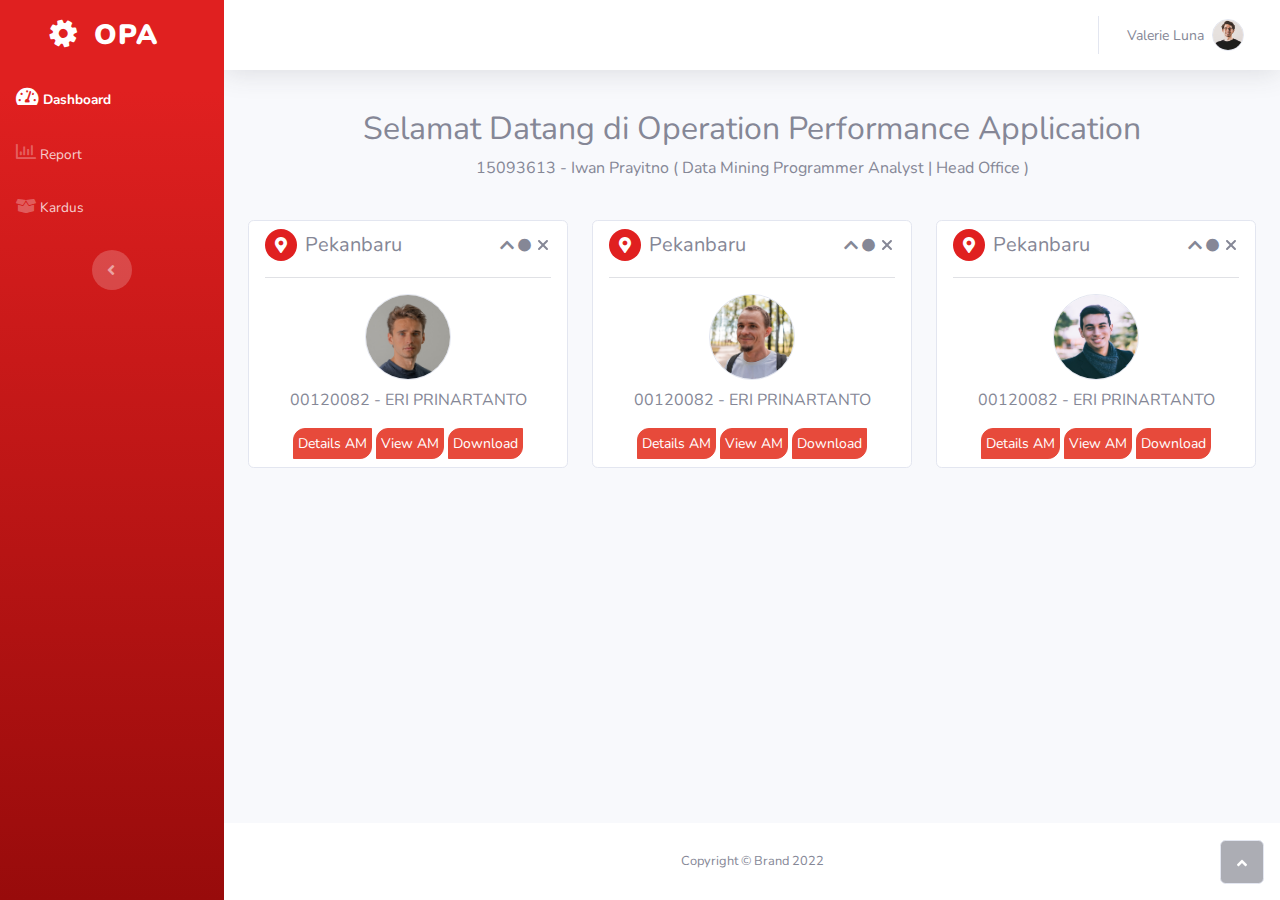
==== commit c7114b59: "update" ====
--- a/index.html
+++ b/index.html
@@ -8,23 +8,26 @@
     <link rel="stylesheet" href="assets/bootstrap/css/bootstrap.min.css">
     <link rel="stylesheet" href="https://fonts.googleapis.com/css?family=Nunito:200,200i,300,300i,400,400i,600,600i,700,700i,800,800i,900,900i&amp;display=swap">
     <link rel="stylesheet" href="assets/fonts/fontawesome-all.min.css">
+    <link rel="stylesheet" href="assets/fonts/font-awesome.min.css">
+    <link rel="stylesheet" href="assets/fonts/fontawesome5-overrides.min.css">
+    <link rel="stylesheet" href="assets/css/Features-Cards-icons.css">
     <link rel="stylesheet" href="assets/css/untitled.css">
 </head>
 
 <body id="page-top">
     <div id="wrapper">
-        <nav class="navbar navbar-dark align-items-start sidebar sidebar-dark accordion bg-gradient-primary p-0">
+        <nav class="navbar navbar-dark align-items-start sidebar sidebar-dark accordion bg-gradient-red p-0">
             <div class="container-fluid d-flex flex-column p-0"><a class="navbar-brand d-flex justify-content-center align-items-center sidebar-brand m-0" href="#">
-                    <div class="sidebar-brand-icon rotate-n-15"><i class="fas fa-laugh-wink"></i></div>
-                    <div class="sidebar-brand-text mx-3"><span>Brand</span></div>
+                    <div class="sidebar-brand-icon rotate-n-15"><i class="fa fa-gear"></i></div>
+                    <div class="sidebar-brand-text mx-3"><span style="font-size: 28px;"><strong>OPA</strong><br></span></div>
                 </a>
                 <hr class="sidebar-divider my-0">
                 <ul class="navbar-nav text-light" id="accordionSidebar">
-                    <li class="nav-item"><a class="nav-link active" href="index.html"><i class="fas fa-tachometer-alt"></i><span>Dashboard</span></a></li>
-                    <li class="nav-item"><a class="nav-link" href="profile.html"><i class="fas fa-user"></i><span>Profile</span></a></li>
-                    <li class="nav-item"><a class="nav-link" href="table.html"><i class="fas fa-table"></i><span>Table</span></a></li>
-                    <li class="nav-item"><a class="nav-link" href="login.html"><i class="far fa-user-circle"></i><span>Login</span></a></li>
-                    <li class="nav-item"><a class="nav-link" href="register.html"><i class="fas fa-user-circle"></i><span>Register</span></a></li>
+                    <li class="nav-item"><a class="nav-link active" href="index.html"><i class="fas fa-tachometer-alt" style="font-size: 20px;"></i><span>Dashboard</span></a></li>
+                    <li class="nav-item"></li>
+                    <li class="nav-item"><a class="nav-link" href="table.html"><i class="far fa-chart-bar" style="font-size: 20px;"></i><span>Report</span></a></li>
+                    <li class="nav-item"><a class="nav-link" href="login.html"><i class="fas fa-box-open" style="font-size: 16px;"></i><span>Kardus</span></a></li>
+                    <li class="nav-item"></li>
                 </ul>
                 <div class="text-center d-none d-md-inline"><button class="btn rounded-circle border-0" id="sidebarToggle" type="button"></button></div>
             </div>
@@ -32,91 +35,14 @@
         <div class="d-flex flex-column" id="content-wrapper">
             <div id="content">
                 <nav class="navbar navbar-light navbar-expand bg-white shadow mb-4 topbar static-top">
-                    <div class="container-fluid"><button class="btn btn-link d-md-none rounded-circle me-3" id="sidebarToggleTop" type="button"><i class="fas fa-bars"></i></button>
-                        <form class="d-none d-sm-inline-block me-auto ms-md-3 my-2 my-md-0 mw-100 navbar-search">
-                            <div class="input-group"><input class="bg-light form-control border-0 small" type="text" placeholder="Search for ..."><button class="btn btn-primary py-0" type="button"><i class="fas fa-search"></i></button></div>
-                        </form>
+                    <div class="container-fluid"><button class="btn btn-link d-md-none rounded-circle me-3" id="sidebarToggleTop" type="button"><i class="fas fa-bars text-danger"></i></button>
                         <ul class="navbar-nav flex-nowrap ms-auto">
-                            <li class="nav-item dropdown d-sm-none no-arrow"><a class="dropdown-toggle nav-link" aria-expanded="false" data-bs-toggle="dropdown" href="#"><i class="fas fa-search"></i></a>
-                                <div class="dropdown-menu dropdown-menu-end p-3 animated--grow-in" aria-labelledby="searchDropdown">
-                                    <form class="me-auto navbar-search w-100">
-                                        <div class="input-group"><input class="bg-light form-control border-0 small" type="text" placeholder="Search for ...">
-                                            <div class="input-group-append"><button class="btn btn-primary py-0" type="button"><i class="fas fa-search"></i></button></div>
-                                        </div>
-                                    </form>
-                                </div>
-                            </li>
                             <li class="nav-item dropdown no-arrow mx-1">
-                                <div class="nav-item dropdown no-arrow"><a class="dropdown-toggle nav-link" aria-expanded="false" data-bs-toggle="dropdown" href="#"><span class="badge bg-danger badge-counter">3+</span><i class="fas fa-bell fa-fw"></i></a>
-                                    <div class="dropdown-menu dropdown-menu-end dropdown-list animated--grow-in">
-                                        <h6 class="dropdown-header">alerts center</h6><a class="dropdown-item d-flex align-items-center" href="#">
-                                            <div class="me-3">
-                                                <div class="bg-primary icon-circle"><i class="fas fa-file-alt text-white"></i></div>
-                                            </div>
-                                            <div><span class="small text-gray-500">December 12, 2019</span>
-                                                <p>A new monthly report is ready to download!</p>
-                                            </div>
-                                        </a><a class="dropdown-item d-flex align-items-center" href="#">
-                                            <div class="me-3">
-                                                <div class="bg-success icon-circle"><i class="fas fa-donate text-white"></i></div>
-                                            </div>
-                                            <div><span class="small text-gray-500">December 7, 2019</span>
-                                                <p>$290.29 has been deposited into your account!</p>
-                                            </div>
-                                        </a><a class="dropdown-item d-flex align-items-center" href="#">
-                                            <div class="me-3">
-                                                <div class="bg-warning icon-circle"><i class="fas fa-exclamation-triangle text-white"></i></div>
-                                            </div>
-                                            <div><span class="small text-gray-500">December 2, 2019</span>
-                                                <p>Spending Alert: We've noticed unusually high spending for your account.</p>
-                                            </div>
-                                        </a><a class="dropdown-item text-center small text-gray-500" href="#">Show All Alerts</a>
-                                    </div>
-                                </div>
-                            </li>
-                            <li class="nav-item dropdown no-arrow mx-1">
-                                <div class="nav-item dropdown no-arrow"><a class="dropdown-toggle nav-link" aria-expanded="false" data-bs-toggle="dropdown" href="#"><span class="badge bg-danger badge-counter">7</span><i class="fas fa-envelope fa-fw"></i></a>
-                                    <div class="dropdown-menu dropdown-menu-end dropdown-list animated--grow-in">
-                                        <h6 class="dropdown-header">alerts center</h6><a class="dropdown-item d-flex align-items-center" href="#">
-                                            <div class="dropdown-list-image me-3"><img class="rounded-circle" src="assets/img/avatars/avatar4.jpeg">
-                                                <div class="bg-success status-indicator"></div>
-                                            </div>
-                                            <div class="fw-bold">
-                                                <div class="text-truncate"><span>Hi there! I am wondering if you can help me with a problem I've been having.</span></div>
-                                                <p class="small text-gray-500 mb-0">Emily Fowler - 58m</p>
-                                            </div>
-                                        </a><a class="dropdown-item d-flex align-items-center" href="#">
-                                            <div class="dropdown-list-image me-3"><img class="rounded-circle" src="assets/img/avatars/avatar2.jpeg">
-                                                <div class="status-indicator"></div>
-                                            </div>
-                                            <div class="fw-bold">
-                                                <div class="text-truncate"><span>I have the photos that you ordered last month!</span></div>
-                                                <p class="small text-gray-500 mb-0">Jae Chun - 1d</p>
-                                            </div>
-                                        </a><a class="dropdown-item d-flex align-items-center" href="#">
-                                            <div class="dropdown-list-image me-3"><img class="rounded-circle" src="assets/img/avatars/avatar3.jpeg">
-                                                <div class="bg-warning status-indicator"></div>
-                                            </div>
-                                            <div class="fw-bold">
-                                                <div class="text-truncate"><span>Last month's report looks great, I am very happy with the progress so far, keep up the good work!</span></div>
-                                                <p class="small text-gray-500 mb-0">Morgan Alvarez - 2d</p>
-                                            </div>
-                                        </a><a class="dropdown-item d-flex align-items-center" href="#">
-                                            <div class="dropdown-list-image me-3"><img class="rounded-circle" src="assets/img/avatars/avatar5.jpeg">
-                                                <div class="bg-success status-indicator"></div>
-                                            </div>
-                                            <div class="fw-bold">
-                                                <div class="text-truncate"><span>Am I a good boy? The reason I ask is because someone told me that people say this to all dogs, even if they aren't good...</span></div>
-                                                <p class="small text-gray-500 mb-0">Chicken the Dog · 2w</p>
-                                            </div>
-                                        </a><a class="dropdown-item text-center small text-gray-500" href="#">Show All Alerts</a>
-                                    </div>
-                                </div>
                                 <div class="shadow dropdown-list dropdown-menu dropdown-menu-end" aria-labelledby="alertsDropdown"></div>
                             </li>
                             <div class="d-none d-sm-block topbar-divider"></div>
                             <li class="nav-item dropdown no-arrow">
-                                <div class="nav-item dropdown no-arrow"><a class="dropdown-toggle nav-link" aria-expanded="false" data-bs-toggle="dropdown" href="#"><span class="d-none d-lg-inline me-2 text-gray-600 small">Valerie Luna</span><img class="border rounded-circle img-profile" src="assets/img/avatars/avatar1.jpeg"></a>
+                                <div class="nav-item dropdown no-arrow"><a class="dropdown-toggle nav-link" aria-expanded="false" data-bs-toggle="dropdown" href="#"><span class="d-none d-lg-inline me-2 text-gray-600 small">Valerie Luna</span><img class="border rounded-circle img-profile" src="assets/img/avatars/ProfileMain.png"></a>
                                     <div class="dropdown-menu shadow dropdown-menu-end animated--grow-in"><a class="dropdown-item" href="#"><i class="fas fa-user fa-sm fa-fw me-2 text-gray-400"></i>&nbsp;Profile</a><a class="dropdown-item" href="#"><i class="fas fa-cogs fa-sm fa-fw me-2 text-gray-400"></i>&nbsp;Settings</a><a class="dropdown-item" href="#"><i class="fas fa-list fa-sm fa-fw me-2 text-gray-400"></i>&nbsp;Activity log</a>
                                         <div class="dropdown-divider"></div><a class="dropdown-item" href="#"><i class="fas fa-sign-out-alt fa-sm fa-fw me-2 text-gray-400"></i>&nbsp;Logout</a>
                                     </div>
@@ -125,224 +51,59 @@
                         </ul>
                     </div>
                 </nav>
-                <div class="container-fluid">
-                    <div class="d-sm-flex justify-content-between align-items-center mb-4">
-                        <h3 class="text-dark mb-0">Dashboard</h3><a class="btn btn-primary btn-sm d-none d-sm-inline-block" role="button" href="#"><i class="fas fa-download fa-sm text-white-50"></i>&nbsp;Generate Report</a>
+                <div class="container py-4 py-xl-3">
+                    <div class="row mb-4">
+                        <div class="col-md-12 col-xl-10 text-center mx-auto">
+                            <h2>Selamat Datang di Operation Performance Application</h2>
+                            <p class="w-lg-50">15093613 - Iwan Prayitno ( Data Mining Programmer Analyst | Head Office )</p>
+                        </div>
                     </div>
-                    <div class="row">
-                        <div class="col-md-6 col-xl-3 mb-4">
-                            <div class="card shadow border-start-primary py-2">
-                                <div class="card-body">
-                                    <div class="row align-items-center no-gutters">
-                                        <div class="col me-2">
-                                            <div class="text-uppercase text-primary fw-bold text-xs mb-1"><span>Earnings (monthly)</span></div>
-                                            <div class="text-dark fw-bold h5 mb-0"><span>$40,000</span></div>
-                                        </div>
-                                        <div class="col-auto"><i class="fas fa-calendar fa-2x text-gray-300"></i></div>
+                    <div class="row gy-4 row-cols-1 row-cols-md-2 row-cols-xl-3" style="--bs-primary: #E02020;--bs-primary-rgb: 224,32,32;">
+                        <div class="col">
+                            <div class="card">
+                                <div class="card-body py-2 px-3 text-center">
+                                    <div class="d-flex align-items-center">
+                                        <div class="bs-icon-sm bs-icon-circle bs-icon-primary d-flex justify-content-center align-items-center d-inline-block bs-icon me-2"><i class="fas fa-map-marker-alt"></i></div>
+                                        <h5 class="m-0">Pekanbaru</h5><i class="fas fa-chevron-up ms-auto"></i><i class="fas fa-circle ms-1" style="font-size: 13px;"></i><svg xmlns="http://www.w3.org/2000/svg" viewBox="-96 0 512 512" width="1em" height="1em" fill="currentColor" class="ms-1">
+                                            <!--! Font Awesome Free 6.1.1 by @fontawesome - https://fontawesome.com License - https://fontawesome.com/license/free (Icons: CC BY 4.0, Fonts: SIL OFL 1.1, Code: MIT License) Copyright 2022 Fonticons, Inc. -->
+                                            <path d="M310.6 361.4c12.5 12.5 12.5 32.75 0 45.25C304.4 412.9 296.2 416 288 416s-16.38-3.125-22.62-9.375L160 301.3L54.63 406.6C48.38 412.9 40.19 416 32 416S15.63 412.9 9.375 406.6c-12.5-12.5-12.5-32.75 0-45.25l105.4-105.4L9.375 150.6c-12.5-12.5-12.5-32.75 0-45.25s32.75-12.5 45.25 0L160 210.8l105.4-105.4c12.5-12.5 32.75-12.5 45.25 0s12.5 32.75 0 45.25l-105.4 105.4L310.6 361.4z"></path>
+                                        </svg>
                                     </div>
+                                    <hr><img class="border rounded-circle img-profile mb-2" src="assets/img/avatars/Profile.png" width="86" height="86">
+                                    <p class="card-text">00120082 - ERI PRINARTANTO</p>
+                                    <div class="d-flex justify-content-center"><button class="btn btn-danger btn-sm w-auto px-1 btn-border-alf me-1" type="button">Details AM</button><button class="btn btn-danger btn-sm w-auto px-1 btn-border-alf me-1" type="button">View AM</button><button class="btn btn-danger btn-sm w-auto px-1 btn-border-alf" type="button">Download</button></div>
                                 </div>
                             </div>
                         </div>
-                        <div class="col-md-6 col-xl-3 mb-4">
-                            <div class="card shadow border-start-success py-2">
-                                <div class="card-body">
-                                    <div class="row align-items-center no-gutters">
-                                        <div class="col me-2">
-                                            <div class="text-uppercase text-success fw-bold text-xs mb-1"><span>Earnings (annual)</span></div>
-                                            <div class="text-dark fw-bold h5 mb-0"><span>$215,000</span></div>
-                                        </div>
-                                        <div class="col-auto"><i class="fas fa-dollar-sign fa-2x text-gray-300"></i></div>
+                        <div class="col">
+                            <div class="card">
+                                <div class="card-body py-2 px-3 text-center">
+                                    <div class="d-flex align-items-center">
+                                        <div class="bs-icon-sm bs-icon-circle bs-icon-primary d-flex justify-content-center align-items-center d-inline-block bs-icon me-2"><i class="fas fa-map-marker-alt"></i></div>
+                                        <h5 class="m-0">Pekanbaru</h5><i class="fas fa-chevron-up ms-auto"></i><i class="fas fa-circle ms-1" style="font-size: 13px;"></i><svg xmlns="http://www.w3.org/2000/svg" viewBox="-96 0 512 512" width="1em" height="1em" fill="currentColor" class="ms-1">
+                                            <!--! Font Awesome Free 6.1.1 by @fontawesome - https://fontawesome.com License - https://fontawesome.com/license/free (Icons: CC BY 4.0, Fonts: SIL OFL 1.1, Code: MIT License) Copyright 2022 Fonticons, Inc. -->
+                                            <path d="M310.6 361.4c12.5 12.5 12.5 32.75 0 45.25C304.4 412.9 296.2 416 288 416s-16.38-3.125-22.62-9.375L160 301.3L54.63 406.6C48.38 412.9 40.19 416 32 416S15.63 412.9 9.375 406.6c-12.5-12.5-12.5-32.75 0-45.25l105.4-105.4L9.375 150.6c-12.5-12.5-12.5-32.75 0-45.25s32.75-12.5 45.25 0L160 210.8l105.4-105.4c12.5-12.5 32.75-12.5 45.25 0s12.5 32.75 0 45.25l-105.4 105.4L310.6 361.4z"></path>
+                                        </svg>
                                     </div>
+                                    <hr><img class="border rounded-circle img-profile mb-2" src="assets/img/avatars/Profile1.png" width="86" height="86">
+                                    <p class="card-text">00120082 - ERI PRINARTANTO</p>
+                                    <div class="d-flex justify-content-center"><button class="btn btn-danger btn-sm w-auto px-1 btn-border-alf me-1" type="button">Details AM</button><button class="btn btn-danger btn-sm w-auto px-1 btn-border-alf me-1" type="button">View AM</button><button class="btn btn-danger btn-sm w-auto px-1 btn-border-alf" type="button">Download</button></div>
                                 </div>
                             </div>
                         </div>
-                        <div class="col-md-6 col-xl-3 mb-4">
-                            <div class="card shadow border-start-info py-2">
-                                <div class="card-body">
-                                    <div class="row align-items-center no-gutters">
-                                        <div class="col me-2">
-                                            <div class="text-uppercase text-info fw-bold text-xs mb-1"><span>Tasks</span></div>
-                                            <div class="row g-0 align-items-center">
-                                                <div class="col-auto">
-                                                    <div class="text-dark fw-bold h5 mb-0 me-3"><span>50%</span></div>
-                                                </div>
-                                                <div class="col">
-                                                    <div class="progress progress-sm">
-                                                        <div class="progress-bar bg-info" aria-valuenow="50" aria-valuemin="0" aria-valuemax="100" style="width: 50%;"><span class="visually-hidden">50%</span></div>
-                                                    </div>
-                                                </div>
-                                            </div>
-                                        </div>
-                                        <div class="col-auto"><i class="fas fa-clipboard-list fa-2x text-gray-300"></i></div>
+                        <div class="col">
+                            <div class="card">
+                                <div class="card-body py-2 px-3 text-center">
+                                    <div class="d-flex align-items-center">
+                                        <div class="bs-icon-sm bs-icon-circle bs-icon-primary d-flex justify-content-center align-items-center d-inline-block bs-icon me-2"><i class="fas fa-map-marker-alt"></i></div>
+                                        <h5 class="m-0">Pekanbaru</h5><i class="fas fa-chevron-up ms-auto"></i><i class="fas fa-circle ms-1" style="font-size: 13px;"></i><svg xmlns="http://www.w3.org/2000/svg" viewBox="-96 0 512 512" width="1em" height="1em" fill="currentColor" class="ms-1">
+                                            <!--! Font Awesome Free 6.1.1 by @fontawesome - https://fontawesome.com License - https://fontawesome.com/license/free (Icons: CC BY 4.0, Fonts: SIL OFL 1.1, Code: MIT License) Copyright 2022 Fonticons, Inc. -->
+                                            <path d="M310.6 361.4c12.5 12.5 12.5 32.75 0 45.25C304.4 412.9 296.2 416 288 416s-16.38-3.125-22.62-9.375L160 301.3L54.63 406.6C48.38 412.9 40.19 416 32 416S15.63 412.9 9.375 406.6c-12.5-12.5-12.5-32.75 0-45.25l105.4-105.4L9.375 150.6c-12.5-12.5-12.5-32.75 0-45.25s32.75-12.5 45.25 0L160 210.8l105.4-105.4c12.5-12.5 32.75-12.5 45.25 0s12.5 32.75 0 45.25l-105.4 105.4L310.6 361.4z"></path>
+                                        </svg>
                                     </div>
-                                </div>
-                            </div>
-                        </div>
-                        <div class="col-md-6 col-xl-3 mb-4">
-                            <div class="card shadow border-start-warning py-2">
-                                <div class="card-body">
-                                    <div class="row align-items-center no-gutters">
-                                        <div class="col me-2">
-                                            <div class="text-uppercase text-warning fw-bold text-xs mb-1"><span>Pending Requests</span></div>
-                                            <div class="text-dark fw-bold h5 mb-0"><span>18</span></div>
-                                        </div>
-                                        <div class="col-auto"><i class="fas fa-comments fa-2x text-gray-300"></i></div>
-                                    </div>
-                                </div>
-                            </div>
-                        </div>
-                    </div>
-                    <div class="row">
-                        <div class="col-lg-7 col-xl-8">
-                            <div class="card shadow mb-4">
-                                <div class="card-header d-flex justify-content-between align-items-center">
-                                    <h6 class="text-primary fw-bold m-0">Earnings Overview</h6>
-                                    <div class="dropdown no-arrow"><button class="btn btn-link btn-sm dropdown-toggle" aria-expanded="false" data-bs-toggle="dropdown" type="button"><i class="fas fa-ellipsis-v text-gray-400"></i></button>
-                                        <div class="dropdown-menu shadow dropdown-menu-end animated--fade-in">
-                                            <p class="text-center dropdown-header">dropdown header:</p><a class="dropdown-item" href="#">&nbsp;Action</a><a class="dropdown-item" href="#">&nbsp;Another action</a>
-                                            <div class="dropdown-divider"></div><a class="dropdown-item" href="#">&nbsp;Something else here</a>
-                                        </div>
-                                    </div>
-                                </div>
-                                <div class="card-body">
-                                    <div class="chart-area"><canvas data-bss-chart="{&quot;type&quot;:&quot;line&quot;,&quot;data&quot;:{&quot;labels&quot;:[&quot;Jan&quot;,&quot;Feb&quot;,&quot;Mar&quot;,&quot;Apr&quot;,&quot;May&quot;,&quot;Jun&quot;,&quot;Jul&quot;,&quot;Aug&quot;],&quot;datasets&quot;:[{&quot;label&quot;:&quot;Earnings&quot;,&quot;fill&quot;:true,&quot;data&quot;:[&quot;0&quot;,&quot;10000&quot;,&quot;5000&quot;,&quot;15000&quot;,&quot;10000&quot;,&quot;20000&quot;,&quot;15000&quot;,&quot;25000&quot;],&quot;backgroundColor&quot;:&quot;rgba(78, 115, 223, 0.05)&quot;,&quot;borderColor&quot;:&quot;rgba(78, 115, 223, 1)&quot;}]},&quot;options&quot;:{&quot;maintainAspectRatio&quot;:false,&quot;legend&quot;:{&quot;display&quot;:false,&quot;labels&quot;:{&quot;fontStyle&quot;:&quot;normal&quot;}},&quot;title&quot;:{&quot;fontStyle&quot;:&quot;normal&quot;},&quot;scales&quot;:{&quot;xAxes&quot;:[{&quot;gridLines&quot;:{&quot;color&quot;:&quot;rgb(234, 236, 244)&quot;,&quot;zeroLineColor&quot;:&quot;rgb(234, 236, 244)&quot;,&quot;drawBorder&quot;:false,&quot;drawTicks&quot;:false,&quot;borderDash&quot;:[&quot;2&quot;],&quot;zeroLineBorderDash&quot;:[&quot;2&quot;],&quot;drawOnChartArea&quot;:false},&quot;ticks&quot;:{&quot;fontColor&quot;:&quot;#858796&quot;,&quot;fontStyle&quot;:&quot;normal&quot;,&quot;padding&quot;:20}}],&quot;yAxes&quot;:[{&quot;gridLines&quot;:{&quot;color&quot;:&quot;rgb(234, 236, 244)&quot;,&quot;zeroLineColor&quot;:&quot;rgb(234, 236, 244)&quot;,&quot;drawBorder&quot;:false,&quot;drawTicks&quot;:false,&quot;borderDash&quot;:[&quot;2&quot;],&quot;zeroLineBorderDash&quot;:[&quot;2&quot;]},&quot;ticks&quot;:{&quot;fontColor&quot;:&quot;#858796&quot;,&quot;fontStyle&quot;:&quot;normal&quot;,&quot;padding&quot;:20}}]}}}"></canvas></div>
-                                </div>
-                            </div>
-                        </div>
-                        <div class="col-lg-5 col-xl-4">
-                            <div class="card shadow mb-4">
-                                <div class="card-header d-flex justify-content-between align-items-center">
-                                    <h6 class="text-primary fw-bold m-0">Revenue Sources</h6>
-                                    <div class="dropdown no-arrow"><button class="btn btn-link btn-sm dropdown-toggle" aria-expanded="false" data-bs-toggle="dropdown" type="button"><i class="fas fa-ellipsis-v text-gray-400"></i></button>
-                                        <div class="dropdown-menu shadow dropdown-menu-end animated--fade-in">
-                                            <p class="text-center dropdown-header">dropdown header:</p><a class="dropdown-item" href="#">&nbsp;Action</a><a class="dropdown-item" href="#">&nbsp;Another action</a>
-                                            <div class="dropdown-divider"></div><a class="dropdown-item" href="#">&nbsp;Something else here</a>
-                                        </div>
-                                    </div>
-                                </div>
-                                <div class="card-body">
-                                    <div class="chart-area"><canvas data-bss-chart="{&quot;type&quot;:&quot;doughnut&quot;,&quot;data&quot;:{&quot;labels&quot;:[&quot;Direct&quot;,&quot;Social&quot;,&quot;Referral&quot;],&quot;datasets&quot;:[{&quot;label&quot;:&quot;&quot;,&quot;backgroundColor&quot;:[&quot;#4e73df&quot;,&quot;#1cc88a&quot;,&quot;#36b9cc&quot;],&quot;borderColor&quot;:[&quot;#ffffff&quot;,&quot;#ffffff&quot;,&quot;#ffffff&quot;],&quot;data&quot;:[&quot;50&quot;,&quot;30&quot;,&quot;15&quot;]}]},&quot;options&quot;:{&quot;maintainAspectRatio&quot;:false,&quot;legend&quot;:{&quot;display&quot;:false,&quot;labels&quot;:{&quot;fontStyle&quot;:&quot;normal&quot;}},&quot;title&quot;:{&quot;fontStyle&quot;:&quot;normal&quot;}}}"></canvas></div>
-                                    <div class="text-center small mt-4"><span class="me-2"><i class="fas fa-circle text-primary"></i>&nbsp;Direct</span><span class="me-2"><i class="fas fa-circle text-success"></i>&nbsp;Social</span><span class="me-2"><i class="fas fa-circle text-info"></i>&nbsp;Refferal</span></div>
-                                </div>
-                            </div>
-                        </div>
-                    </div>
-                    <div class="row">
-                        <div class="col-lg-6 mb-4">
-                            <div class="card shadow mb-4">
-                                <div class="card-header py-3">
-                                    <h6 class="text-primary fw-bold m-0">Projects</h6>
-                                </div>
-                                <div class="card-body">
-                                    <h4 class="small fw-bold">Server migration<span class="float-end">20%</span></h4>
-                                    <div class="progress mb-4">
-                                        <div class="progress-bar bg-danger" aria-valuenow="20" aria-valuemin="0" aria-valuemax="100" style="width: 20%;"><span class="visually-hidden">20%</span></div>
-                                    </div>
-                                    <h4 class="small fw-bold">Sales tracking<span class="float-end">40%</span></h4>
-                                    <div class="progress mb-4">
-                                        <div class="progress-bar bg-warning" aria-valuenow="40" aria-valuemin="0" aria-valuemax="100" style="width: 40%;"><span class="visually-hidden">40%</span></div>
-                                    </div>
-                                    <h4 class="small fw-bold">Customer Database<span class="float-end">60%</span></h4>
-                                    <div class="progress mb-4">
-                                        <div class="progress-bar bg-primary" aria-valuenow="60" aria-valuemin="0" aria-valuemax="100" style="width: 60%;"><span class="visually-hidden">60%</span></div>
-                                    </div>
-                                    <h4 class="small fw-bold">Payout Details<span class="float-end">80%</span></h4>
-                                    <div class="progress mb-4">
-                                        <div class="progress-bar bg-info" aria-valuenow="80" aria-valuemin="0" aria-valuemax="100" style="width: 80%;"><span class="visually-hidden">80%</span></div>
-                                    </div>
-                                    <h4 class="small fw-bold">Account setup<span class="float-end">Complete!</span></h4>
-                                    <div class="progress mb-4">
-                                        <div class="progress-bar bg-success" aria-valuenow="100" aria-valuemin="0" aria-valuemax="100" style="width: 100%;"><span class="visually-hidden">100%</span></div>
-                                    </div>
-                                </div>
-                            </div>
-                            <div class="card shadow mb-4">
-                                <div class="card-header py-3">
-                                    <h6 class="text-primary fw-bold m-0">Todo List</h6>
-                                </div>
-                                <ul class="list-group list-group-flush">
-                                    <li class="list-group-item">
-                                        <div class="row align-items-center no-gutters">
-                                            <div class="col me-2">
-                                                <h6 class="mb-0"><strong>Lunch meeting</strong></h6><span class="text-xs">10:30 AM</span>
-                                            </div>
-                                            <div class="col-auto">
-                                                <div class="form-check"><input class="form-check-input" type="checkbox" id="formCheck-1"><label class="form-check-label" for="formCheck-1"></label></div>
-                                            </div>
-                                        </div>
-                                    </li>
-                                    <li class="list-group-item">
-                                        <div class="row align-items-center no-gutters">
-                                            <div class="col me-2">
-                                                <h6 class="mb-0"><strong>Lunch meeting</strong></h6><span class="text-xs">11:30 AM</span>
-                                            </div>
-                                            <div class="col-auto">
-                                                <div class="form-check"><input class="form-check-input" type="checkbox" id="formCheck-2"><label class="form-check-label" for="formCheck-2"></label></div>
-                                            </div>
-                                        </div>
-                                    </li>
-                                    <li class="list-group-item">
-                                        <div class="row align-items-center no-gutters">
-                                            <div class="col me-2">
-                                                <h6 class="mb-0"><strong>Lunch meeting</strong></h6><span class="text-xs">12:30 AM</span>
-                                            </div>
-                                            <div class="col-auto">
-                                                <div class="form-check"><input class="form-check-input" type="checkbox" id="formCheck-3"><label class="form-check-label" for="formCheck-3"></label></div>
-                                            </div>
-                                        </div>
-                                    </li>
-                                </ul>
-                            </div>
-                        </div>
-                        <div class="col">
-                            <div class="row">
-                                <div class="col-lg-6 mb-4">
-                                    <div class="card text-white bg-primary shadow">
-                                        <div class="card-body">
-                                            <p class="m-0">Primary</p>
-                                            <p class="text-white-50 small m-0">#4e73df</p>
-                                        </div>
-                                    </div>
-                                </div>
-                                <div class="col-lg-6 mb-4">
-                                    <div class="card text-white bg-success shadow">
-                                        <div class="card-body">
-                                            <p class="m-0">Success</p>
-                                            <p class="text-white-50 small m-0">#1cc88a</p>
-                                        </div>
-                                    </div>
-                                </div>
-                                <div class="col-lg-6 mb-4">
-                                    <div class="card text-white bg-info shadow">
-                                        <div class="card-body">
-                                            <p class="m-0">Info</p>
-                                            <p class="text-white-50 small m-0">#36b9cc</p>
-                                        </div>
-                                    </div>
-                                </div>
-                                <div class="col-lg-6 mb-4">
-                                    <div class="card text-white bg-warning shadow">
-                                        <div class="card-body">
-                                            <p class="m-0">Warning</p>
-                                            <p class="text-white-50 small m-0">#f6c23e</p>
-                                        </div>
-                                    </div>
-                                </div>
-                                <div class="col-lg-6 mb-4">
-                                    <div class="card text-white bg-danger shadow">
-                                        <div class="card-body">
-                                            <p class="m-0">Danger</p>
-                                            <p class="text-white-50 small m-0">#e74a3b</p>
-                                        </div>
-                                    </div>
-                                </div>
-                                <div class="col-lg-6 mb-4">
-                                    <div class="card text-white bg-secondary shadow">
-                                        <div class="card-body">
-                                            <p class="m-0">Secondary</p>
-                                            <p class="text-white-50 small m-0">#858796</p>
-                                        </div>
-                                    </div>
+                                    <hr><img class="border rounded-circle img-profile mb-2" src="assets/img/avatars/Profile2.png" width="86" height="86">
+                                    <p class="card-text">00120082 - ERI PRINARTANTO</p>
+                                    <div class="d-flex justify-content-center"><button class="btn btn-danger btn-sm w-auto px-1 btn-border-alf me-1" type="button">Details AM</button><button class="btn btn-danger btn-sm w-auto px-1 btn-border-alf me-1" type="button">View AM</button><button class="btn btn-danger btn-sm w-auto px-1 btn-border-alf" type="button">Download</button></div>
                                 </div>
                             </div>
                         </div>
@@ -357,8 +118,6 @@
         </div><a class="border rounded d-inline scroll-to-top" href="#page-top"><i class="fas fa-angle-up"></i></a>
     </div>
     <script src="assets/bootstrap/js/bootstrap.min.js"></script>
-    <script src="assets/js/chart.min.js"></script>
-    <script src="assets/js/bs-init.js"></script>
     <script src="assets/js/theme.js"></script>
 </body>
 
--- a/assets/fonts/fontawesome5-overrides.min.css
+++ b/assets/fonts/fontawesome5-overrides.min.css
@@ -0,0 +1 @@
+.fab.fa-bitcoin:before{content:"\f379"}.far.fa-calendar:before,.fas.fa-calendar:before{content:"\f133"}.far.fa-clipboard:before,.fas.fa-clipboard:before{content:"\f328"}.fab.fa-facebook-f:before{content:"\f39e"}.fab.fa-google-plus:before{content:"\f2b3"}.fas.fa-hotel:before{content:"\f594"}.fab.fa-linkedin:before{content:"\f08c"}.fas.fa-reply:before{content:"\f3e5"}.fas.fa-thermometer:before{content:"\f491"}.fab.fa-vimeo:before{content:"\f40a"}.far.fa-window-close:before,.fas.fa-window-close:before{content:"\f410"}.fab.fa-youtube-square:before{content:"\f431"}--- a/assets/css/Features-Cards-icons.css
+++ b/assets/css/Features-Cards-icons.css
@@ -0,0 +1,57 @@
+.bs-icon {
+  --bs-icon-size: .75rem;
+  display: flex;
+  flex-shrink: 0;
+  justify-content: center;
+  align-items: center;
+  font-size: var(--bs-icon-size);
+  width: calc(var(--bs-icon-size) * 2);
+  height: calc(var(--bs-icon-size) * 2);
+  color: var(--bs-primary);
+}
+
+.bs-icon-xs {
+  --bs-icon-size: 1rem;
+  width: calc(var(--bs-icon-size) * 1.5);
+  height: calc(var(--bs-icon-size) * 1.5);
+}
+
+.bs-icon-sm {
+  --bs-icon-size: 1rem;
+}
+
+.bs-icon-md {
+  --bs-icon-size: 1.5rem;
+}
+
+.bs-icon-lg {
+  --bs-icon-size: 2rem;
+}
+
+.bs-icon-xl {
+  --bs-icon-size: 2.5rem;
+}
+
+.bs-icon.bs-icon-primary {
+  color: var(--bs-white);
+  background: var(--bs-primary);
+}
+
+.bs-icon.bs-icon-primary-light {
+  color: var(--bs-primary);
+  background: rgba(var(--bs-primary-rgb), .2);
+}
+
+.bs-icon.bs-icon-semi-white {
+  color: var(--bs-primary);
+  background: rgba(255, 255, 255, .5);
+}
+
+.bs-icon.bs-icon-rounded {
+  border-radius: .5rem;
+}
+
+.bs-icon.bs-icon-circle {
+  border-radius: 50%;
+}
+
--- a/assets/css/untitled.css
+++ b/assets/css/untitled.css
@@ -12,3 +12,11 @@
   text-align: -webkit-center;
 }
 
+.red-alfa {
+  background: #E02020;
+}
+
+.btn-border-alf {
+  border-radius: 12px 0 12px 0;
+}
+
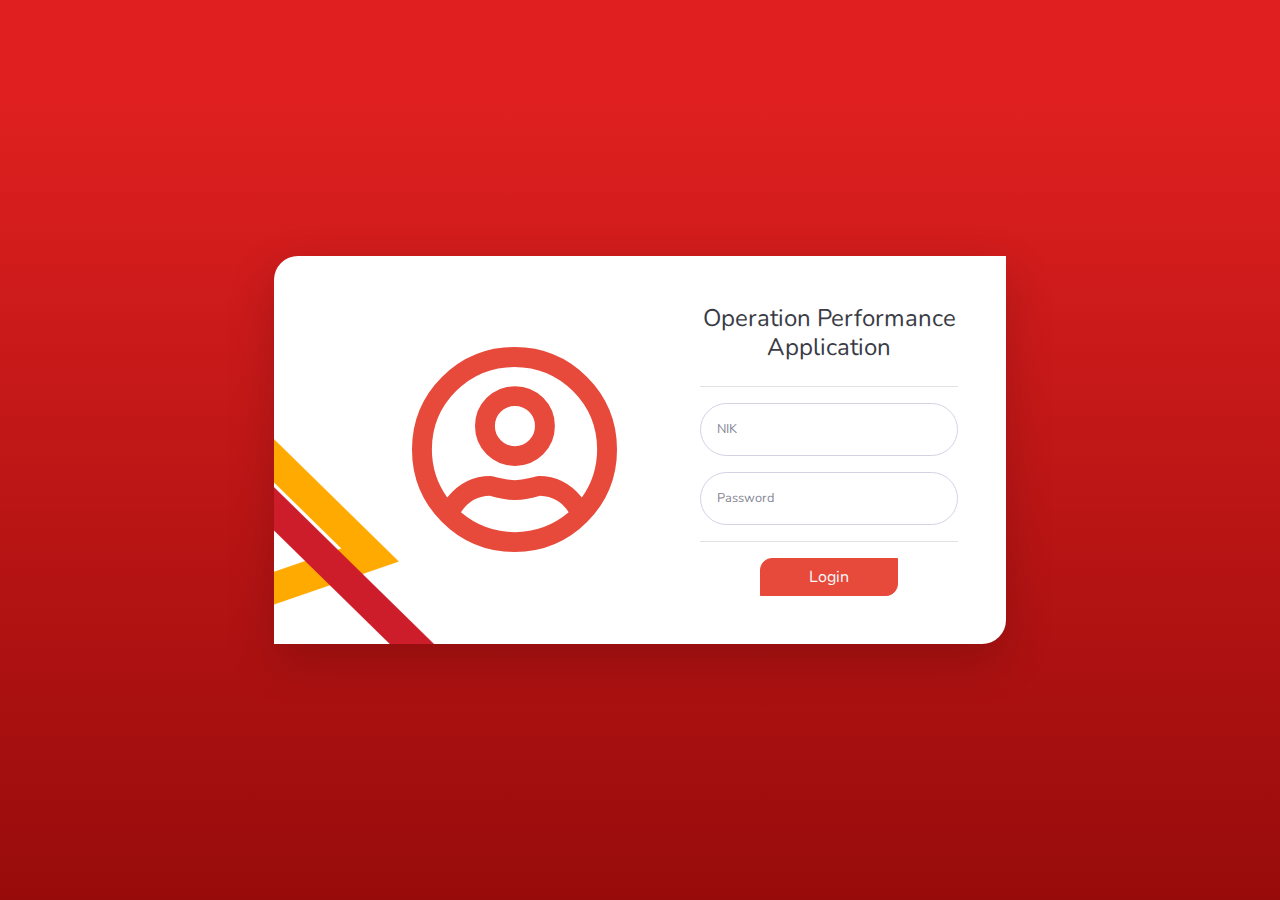
==== commit b94da0c9: "update" ====
--- a/index.html
+++ b/index.html
@@ -4,7 +4,7 @@
 <head>
     <meta charset="utf-8">
     <meta name="viewport" content="width=device-width, initial-scale=1.0, shrink-to-fit=no">
-    <title>Dashboard - Brand</title>
+    <title>Login - Brand</title>
     <link rel="stylesheet" href="assets/bootstrap/css/bootstrap.min.css">
     <link rel="stylesheet" href="https://fonts.googleapis.com/css?family=Nunito:200,200i,300,300i,400,400i,600,600i,700,700i,800,800i,900,900i&amp;display=swap">
     <link rel="stylesheet" href="assets/fonts/fontawesome-all.min.css">
@@ -14,108 +14,38 @@
     <link rel="stylesheet" href="assets/css/untitled.css">
 </head>
 
-<body id="page-top">
-    <div id="wrapper">
-        <nav class="navbar navbar-dark align-items-start sidebar sidebar-dark accordion bg-gradient-red p-0">
-            <div class="container-fluid d-flex flex-column p-0"><a class="navbar-brand d-flex justify-content-center align-items-center sidebar-brand m-0" href="#">
-                    <div class="sidebar-brand-icon rotate-n-15"><i class="fa fa-gear"></i></div>
-                    <div class="sidebar-brand-text mx-3"><span style="font-size: 28px;"><strong>OPA</strong><br></span></div>
-                </a>
-                <hr class="sidebar-divider my-0">
-                <ul class="navbar-nav text-light" id="accordionSidebar">
-                    <li class="nav-item"><a class="nav-link active" href="index.html"><i class="fas fa-tachometer-alt" style="font-size: 20px;"></i><span>Dashboard</span></a></li>
-                    <li class="nav-item"></li>
-                    <li class="nav-item"><a class="nav-link" href="table.html"><i class="far fa-chart-bar" style="font-size: 20px;"></i><span>Report</span></a></li>
-                    <li class="nav-item"><a class="nav-link" href="login.html"><i class="fas fa-box-open" style="font-size: 16px;"></i><span>Kardus</span></a></li>
-                    <li class="nav-item"></li>
-                </ul>
-                <div class="text-center d-none d-md-inline"><button class="btn rounded-circle border-0" id="sidebarToggle" type="button"></button></div>
-            </div>
-        </nav>
-        <div class="d-flex flex-column" id="content-wrapper">
-            <div id="content">
-                <nav class="navbar navbar-light navbar-expand bg-white shadow mb-4 topbar static-top">
-                    <div class="container-fluid"><button class="btn btn-link d-md-none rounded-circle me-3" id="sidebarToggleTop" type="button"><i class="fas fa-bars text-danger"></i></button>
-                        <ul class="navbar-nav flex-nowrap ms-auto">
-                            <li class="nav-item dropdown no-arrow mx-1">
-                                <div class="shadow dropdown-list dropdown-menu dropdown-menu-end" aria-labelledby="alertsDropdown"></div>
-                            </li>
-                            <div class="d-none d-sm-block topbar-divider"></div>
-                            <li class="nav-item dropdown no-arrow">
-                                <div class="nav-item dropdown no-arrow"><a class="dropdown-toggle nav-link" aria-expanded="false" data-bs-toggle="dropdown" href="#"><span class="d-none d-lg-inline me-2 text-gray-600 small">Valerie Luna</span><img class="border rounded-circle img-profile" src="assets/img/avatars/ProfileMain.png"></a>
-                                    <div class="dropdown-menu shadow dropdown-menu-end animated--grow-in"><a class="dropdown-item" href="#"><i class="fas fa-user fa-sm fa-fw me-2 text-gray-400"></i>&nbsp;Profile</a><a class="dropdown-item" href="#"><i class="fas fa-cogs fa-sm fa-fw me-2 text-gray-400"></i>&nbsp;Settings</a><a class="dropdown-item" href="#"><i class="fas fa-list fa-sm fa-fw me-2 text-gray-400"></i>&nbsp;Activity log</a>
-                                        <div class="dropdown-divider"></div><a class="dropdown-item" href="#"><i class="fas fa-sign-out-alt fa-sm fa-fw me-2 text-gray-400"></i>&nbsp;Logout</a>
+<body class="bg-gradient-red d-flex align-items-center" style="height: 100vh;">
+    <div class="container">
+        <div class="row justify-content-center">
+            <div class="col-md-auto col-lg-auto col-xl-auto">
+                <div class="card shadow-lg o-hidden border-0 my-5 border-radius-alfamart" style="background-color: white;background-image: url(&quot;assets/img/bg_jersey.png&quot;);background-repeat: no-repeat;background-position-y: 10rem;">
+                    <div class="card-body p-0">
+                        <div class="row">
+                            <div class="col-lg-2"></div>
+                            <div class="col-lg-4 d-none d-lg-flex align-items-center justify-content-center"><i class="far fa-user-circle text-danger" style="font-size: 212px;"></i></div>
+                            <div class="col-lg-6">
+                                <div class="p-5">
+                                    <div class="text-center">
+                                        <h4 class="text-dark mb-4">Operation Performance Application</h4>
                                     </div>
-                                </div>
-                            </li>
-                        </ul>
-                    </div>
-                </nav>
-                <div class="container py-4 py-xl-3">
-                    <div class="row mb-4">
-                        <div class="col-md-12 col-xl-10 text-center mx-auto">
-                            <h2>Selamat Datang di Operation Performance Application</h2>
-                            <p class="w-lg-50">15093613 - Iwan Prayitno ( Data Mining Programmer Analyst | Head Office )</p>
-                        </div>
-                    </div>
-                    <div class="row gy-4 row-cols-1 row-cols-md-2 row-cols-xl-3" style="--bs-primary: #E02020;--bs-primary-rgb: 224,32,32;">
-                        <div class="col">
-                            <div class="card">
-                                <div class="card-body py-2 px-3 text-center">
-                                    <div class="d-flex align-items-center">
-                                        <div class="bs-icon-sm bs-icon-circle bs-icon-primary d-flex justify-content-center align-items-center d-inline-block bs-icon me-2"><i class="fas fa-map-marker-alt"></i></div>
-                                        <h5 class="m-0">Pekanbaru</h5><i class="fas fa-chevron-up ms-auto"></i><i class="fas fa-circle ms-1" style="font-size: 13px;"></i><svg xmlns="http://www.w3.org/2000/svg" viewBox="-96 0 512 512" width="1em" height="1em" fill="currentColor" class="ms-1">
-                                            <!--! Font Awesome Free 6.1.1 by @fontawesome - https://fontawesome.com License - https://fontawesome.com/license/free (Icons: CC BY 4.0, Fonts: SIL OFL 1.1, Code: MIT License) Copyright 2022 Fonticons, Inc. -->
-                                            <path d="M310.6 361.4c12.5 12.5 12.5 32.75 0 45.25C304.4 412.9 296.2 416 288 416s-16.38-3.125-22.62-9.375L160 301.3L54.63 406.6C48.38 412.9 40.19 416 32 416S15.63 412.9 9.375 406.6c-12.5-12.5-12.5-32.75 0-45.25l105.4-105.4L9.375 150.6c-12.5-12.5-12.5-32.75 0-45.25s32.75-12.5 45.25 0L160 210.8l105.4-105.4c12.5-12.5 32.75-12.5 45.25 0s12.5 32.75 0 45.25l-105.4 105.4L310.6 361.4z"></path>
-                                        </svg>
-                                    </div>
-                                    <hr><img class="border rounded-circle img-profile mb-2" src="assets/img/avatars/Profile.png" width="86" height="86">
-                                    <p class="card-text">00120082 - ERI PRINARTANTO</p>
-                                    <div class="d-flex justify-content-center"><button class="btn btn-danger btn-sm w-auto px-1 btn-border-alf me-1" type="button">Details AM</button><button class="btn btn-danger btn-sm w-auto px-1 btn-border-alf me-1" type="button">View AM</button><button class="btn btn-danger btn-sm w-auto px-1 btn-border-alf" type="button">Download</button></div>
-                                </div>
-                            </div>
-                        </div>
-                        <div class="col">
-                            <div class="card">
-                                <div class="card-body py-2 px-3 text-center">
-                                    <div class="d-flex align-items-center">
-                                        <div class="bs-icon-sm bs-icon-circle bs-icon-primary d-flex justify-content-center align-items-center d-inline-block bs-icon me-2"><i class="fas fa-map-marker-alt"></i></div>
-                                        <h5 class="m-0">Pekanbaru</h5><i class="fas fa-chevron-up ms-auto"></i><i class="fas fa-circle ms-1" style="font-size: 13px;"></i><svg xmlns="http://www.w3.org/2000/svg" viewBox="-96 0 512 512" width="1em" height="1em" fill="currentColor" class="ms-1">
-                                            <!--! Font Awesome Free 6.1.1 by @fontawesome - https://fontawesome.com License - https://fontawesome.com/license/free (Icons: CC BY 4.0, Fonts: SIL OFL 1.1, Code: MIT License) Copyright 2022 Fonticons, Inc. -->
-                                            <path d="M310.6 361.4c12.5 12.5 12.5 32.75 0 45.25C304.4 412.9 296.2 416 288 416s-16.38-3.125-22.62-9.375L160 301.3L54.63 406.6C48.38 412.9 40.19 416 32 416S15.63 412.9 9.375 406.6c-12.5-12.5-12.5-32.75 0-45.25l105.4-105.4L9.375 150.6c-12.5-12.5-12.5-32.75 0-45.25s32.75-12.5 45.25 0L160 210.8l105.4-105.4c12.5-12.5 32.75-12.5 45.25 0s12.5 32.75 0 45.25l-105.4 105.4L310.6 361.4z"></path>
-                                        </svg>
-                                    </div>
-                                    <hr><img class="border rounded-circle img-profile mb-2" src="assets/img/avatars/Profile1.png" width="86" height="86">
-                                    <p class="card-text">00120082 - ERI PRINARTANTO</p>
-                                    <div class="d-flex justify-content-center"><button class="btn btn-danger btn-sm w-auto px-1 btn-border-alf me-1" type="button">Details AM</button><button class="btn btn-danger btn-sm w-auto px-1 btn-border-alf me-1" type="button">View AM</button><button class="btn btn-danger btn-sm w-auto px-1 btn-border-alf" type="button">Download</button></div>
-                                </div>
-                            </div>
-                        </div>
-                        <div class="col">
-                            <div class="card">
-                                <div class="card-body py-2 px-3 text-center">
-                                    <div class="d-flex align-items-center">
-                                        <div class="bs-icon-sm bs-icon-circle bs-icon-primary d-flex justify-content-center align-items-center d-inline-block bs-icon me-2"><i class="fas fa-map-marker-alt"></i></div>
-                                        <h5 class="m-0">Pekanbaru</h5><i class="fas fa-chevron-up ms-auto"></i><i class="fas fa-circle ms-1" style="font-size: 13px;"></i><svg xmlns="http://www.w3.org/2000/svg" viewBox="-96 0 512 512" width="1em" height="1em" fill="currentColor" class="ms-1">
-                                            <!--! Font Awesome Free 6.1.1 by @fontawesome - https://fontawesome.com License - https://fontawesome.com/license/free (Icons: CC BY 4.0, Fonts: SIL OFL 1.1, Code: MIT License) Copyright 2022 Fonticons, Inc. -->
-                                            <path d="M310.6 361.4c12.5 12.5 12.5 32.75 0 45.25C304.4 412.9 296.2 416 288 416s-16.38-3.125-22.62-9.375L160 301.3L54.63 406.6C48.38 412.9 40.19 416 32 416S15.63 412.9 9.375 406.6c-12.5-12.5-12.5-32.75 0-45.25l105.4-105.4L9.375 150.6c-12.5-12.5-12.5-32.75 0-45.25s32.75-12.5 45.25 0L160 210.8l105.4-105.4c12.5-12.5 32.75-12.5 45.25 0s12.5 32.75 0 45.25l-105.4 105.4L310.6 361.4z"></path>
-                                        </svg>
-                                    </div>
-                                    <hr><img class="border rounded-circle img-profile mb-2" src="assets/img/avatars/Profile2.png" width="86" height="86">
-                                    <p class="card-text">00120082 - ERI PRINARTANTO</p>
-                                    <div class="d-flex justify-content-center"><button class="btn btn-danger btn-sm w-auto px-1 btn-border-alf me-1" type="button">Details AM</button><button class="btn btn-danger btn-sm w-auto px-1 btn-border-alf me-1" type="button">View AM</button><button class="btn btn-danger btn-sm w-auto px-1 btn-border-alf" type="button">Download</button></div>
+                                    <hr>
+                                    <form class="user webkit-center" action="dashboard.html">
+                                        <div class="mb-3"><input class="form-control form-control-user" type="text" id="nik" aria-describedby="nik" placeholder="NIK" name="nik"></div>
+                                        <div class="mb-3"><input class="form-control form-control-user" type="password" id="password" placeholder="Password" name="password"></div>
+                                        <div class="mb-3">
+                                            <div class="custom-control custom-checkbox small"></div>
+                                        </div>
+                                        <hr><button class="btn btn-danger link-light d-block w-auto px-5 btn-border-alf" type="submit">Login</button>
+                                    </form>
+                                    <div class="text-center"></div>
+                                    <div class="text-center"></div>
                                 </div>
                             </div>
                         </div>
                     </div>
                 </div>
             </div>
-            <footer class="bg-white sticky-footer">
-                <div class="container my-auto">
-                    <div class="text-center my-auto copyright"><span>Copyright © Brand 2022</span></div>
-                </div>
-            </footer>
-        </div><a class="border rounded d-inline scroll-to-top" href="#page-top"><i class="fas fa-angle-up"></i></a>
+        </div>
     </div>
     <script src="assets/bootstrap/js/bootstrap.min.js"></script>
     <script src="assets/js/theme.js"></script>
--- a/assets/css/untitled.css
+++ b/assets/css/untitled.css
@@ -20,3 +20,13 @@
   border-radius: 12px 0 12px 0;
 }
 
+.vertical-align-middle {
+  vertical-align: middle;
+}
+
+.dropdown-item.active, .dropdown-item:active {
+  color: #fff;
+  text-decoration: none;
+  background-color: #E02020;
+}
+
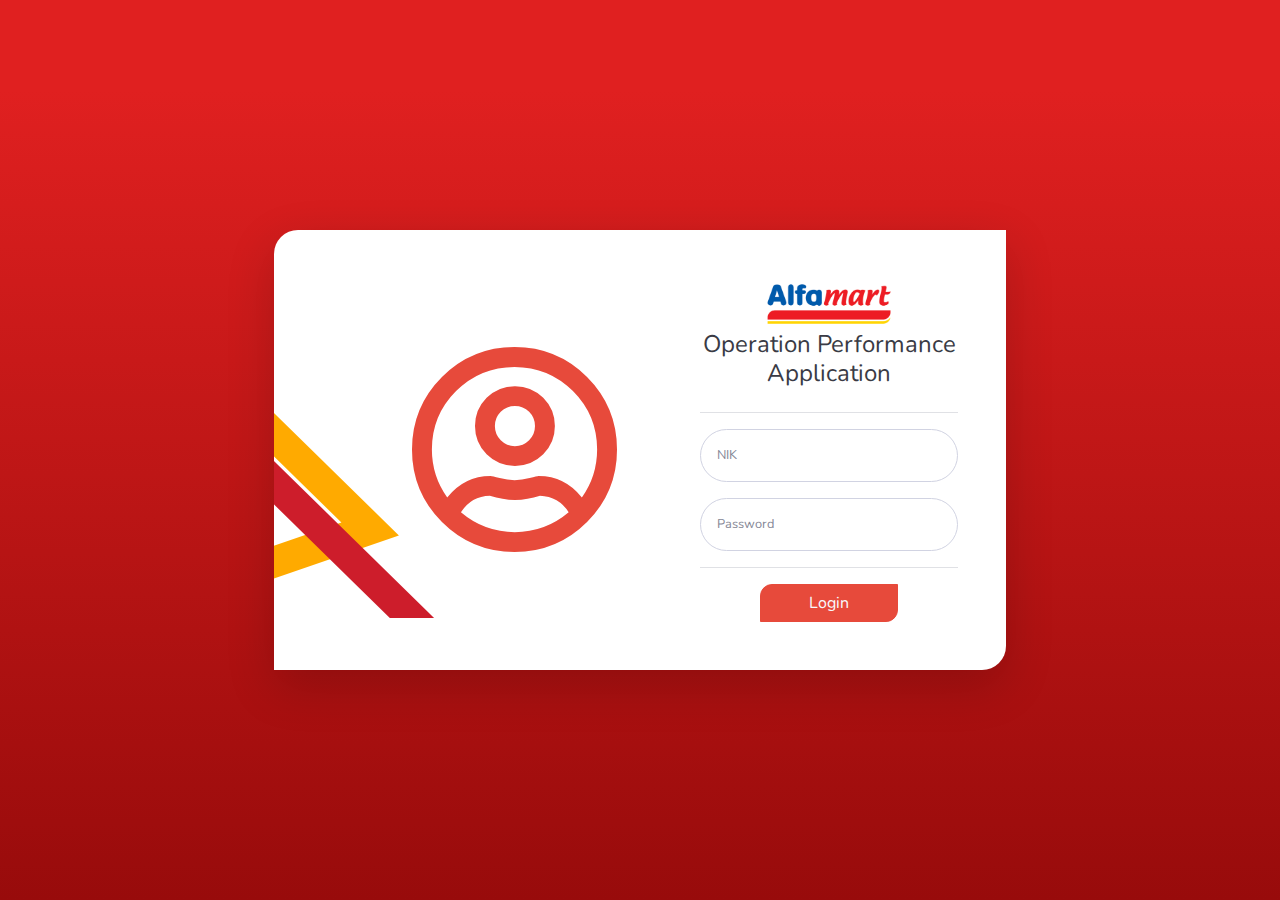
==== commit 3b243d46: "update" ====
--- a/index.html
+++ b/index.html
@@ -1,54 +1,107 @@
 <!DOCTYPE html>
 <html>
+  <head>
+    <meta charset="utf-8" />
+    <meta
+      name="viewport"
+      content="width=device-width, initial-scale=1.0, shrink-to-fit=no"
+    />
+    <title>Login - Brand</title>
+    <link rel="stylesheet" href="assets/bootstrap/css/bootstrap.min.css" />
+    <link
+      rel="stylesheet"
+      href="https://fonts.googleapis.com/css?family=Nunito:200,200i,300,300i,400,400i,600,600i,700,700i,800,800i,900,900i&amp;display=swap"
+    />
+    <link rel="stylesheet" href="assets/fonts/fontawesome-all.min.css" />
+    <link rel="stylesheet" href="assets/fonts/font-awesome.min.css" />
+    <link rel="stylesheet" href="assets/fonts/fontawesome5-overrides.min.css" />
+    <link rel="stylesheet" href="assets/css/Features-Cards-icons.css" />
+    <link rel="stylesheet" href="assets/css/untitled.css" />
+  </head>
 
-<head>
-    <meta charset="utf-8">
-    <meta name="viewport" content="width=device-width, initial-scale=1.0, shrink-to-fit=no">
-    <title>Login - Brand</title>
-    <link rel="stylesheet" href="assets/bootstrap/css/bootstrap.min.css">
-    <link rel="stylesheet" href="https://fonts.googleapis.com/css?family=Nunito:200,200i,300,300i,400,400i,600,600i,700,700i,800,800i,900,900i&amp;display=swap">
-    <link rel="stylesheet" href="assets/fonts/fontawesome-all.min.css">
-    <link rel="stylesheet" href="assets/fonts/font-awesome.min.css">
-    <link rel="stylesheet" href="assets/fonts/fontawesome5-overrides.min.css">
-    <link rel="stylesheet" href="assets/css/Features-Cards-icons.css">
-    <link rel="stylesheet" href="assets/css/untitled.css">
-</head>
-
-<body class="bg-gradient-red d-flex align-items-center" style="height: 100vh;">
+  <body class="bg-gradient-red d-flex align-items-center" style="height: 100vh">
     <div class="container">
-        <div class="row justify-content-center">
-            <div class="col-md-auto col-lg-auto col-xl-auto">
-                <div class="card shadow-lg o-hidden border-0 my-5 border-radius-alfamart" style="background-color: white;background-image: url(&quot;assets/img/bg_jersey.png&quot;);background-repeat: no-repeat;background-position-y: 10rem;">
-                    <div class="card-body p-0">
-                        <div class="row">
-                            <div class="col-lg-2"></div>
-                            <div class="col-lg-4 d-none d-lg-flex align-items-center justify-content-center"><i class="far fa-user-circle text-danger" style="font-size: 212px;"></i></div>
-                            <div class="col-lg-6">
-                                <div class="p-5">
-                                    <div class="text-center">
-                                        <h4 class="text-dark mb-4">Operation Performance Application</h4>
-                                    </div>
-                                    <hr>
-                                    <form class="user webkit-center" action="dashboard.html">
-                                        <div class="mb-3"><input class="form-control form-control-user" type="text" id="nik" aria-describedby="nik" placeholder="NIK" name="nik"></div>
-                                        <div class="mb-3"><input class="form-control form-control-user" type="password" id="password" placeholder="Password" name="password"></div>
-                                        <div class="mb-3">
-                                            <div class="custom-control custom-checkbox small"></div>
-                                        </div>
-                                        <hr><button class="btn btn-danger link-light d-block w-auto px-5 btn-border-alf" type="submit">Login</button>
-                                    </form>
-                                    <div class="text-center"></div>
-                                    <div class="text-center"></div>
-                                </div>
-                            </div>
-                        </div>
+      <div class="row justify-content-center">
+        <div class="col-md-auto col-lg-auto col-xl-auto">
+          <div
+            class="card shadow-lg o-hidden border-0 my-5 border-radius-alfamart"
+            style="
+              background-color: white;
+              background-image: url('assets/img/bg_jersey.png');
+              background-repeat: no-repeat;
+              background-position-y: 10rem;
+            "
+          >
+            <div class="card-body p-0">
+              <div class="row">
+                <div class="col-lg-2"></div>
+                <div
+                  class="col-lg-4 d-none d-lg-flex align-items-center justify-content-center"
+                >
+                  <i
+                    class="far fa-user-circle text-danger"
+                    style="font-size: 212px"
+                  ></i>
+                </div>
+                <div class="col-lg-6">
+                  <div class="p-5">
+                    <div class="text-center">
+                      <img
+                        src="/assets/img/800px-ALFAMART_LOGO_BARU.png"
+                        class="img-fluid"
+                        width="140"
+                        alt=""
+                      />
                     </div>
+                    <div class="text-center">
+                      <h4 class="text-dark mb-4">
+                        Operation Performance Application
+                      </h4>
+                    </div>
+                    <hr />
+                    <form class="user webkit-center" action="dashboard.html">
+                      <div class="mb-3">
+                        <input
+                          class="form-control form-control-user"
+                          type="text"
+                          id="nik"
+                          aria-describedby="nik"
+                          placeholder="NIK"
+                          name="nik"
+                        />
+                      </div>
+                      <div class="mb-3">
+                        <input
+                          class="form-control form-control-user"
+                          type="password"
+                          id="password"
+                          placeholder="Password"
+                          name="password"
+                        />
+                      </div>
+                      <div class="mb-3">
+                        <div class="custom-control custom-checkbox small"></div>
+                      </div>
+                      <hr />
+                      <button
+                        class="btn btn-danger link-light d-block w-auto px-5 btn-border-alf"
+                        type="submit"
+                      >
+                        Login
+                      </button>
+                    </form>
+                    <div class="text-center"></div>
+                    <div class="text-center"></div>
+                  </div>
                 </div>
+              </div>
             </div>
+          </div>
         </div>
+      </div>
     </div>
     <script src="assets/bootstrap/js/bootstrap.min.js"></script>
+    <script src="assets/js/gaugechart.js"></script>
     <script src="assets/js/theme.js"></script>
-</body>
-
-</html>+  </body>
+</html>
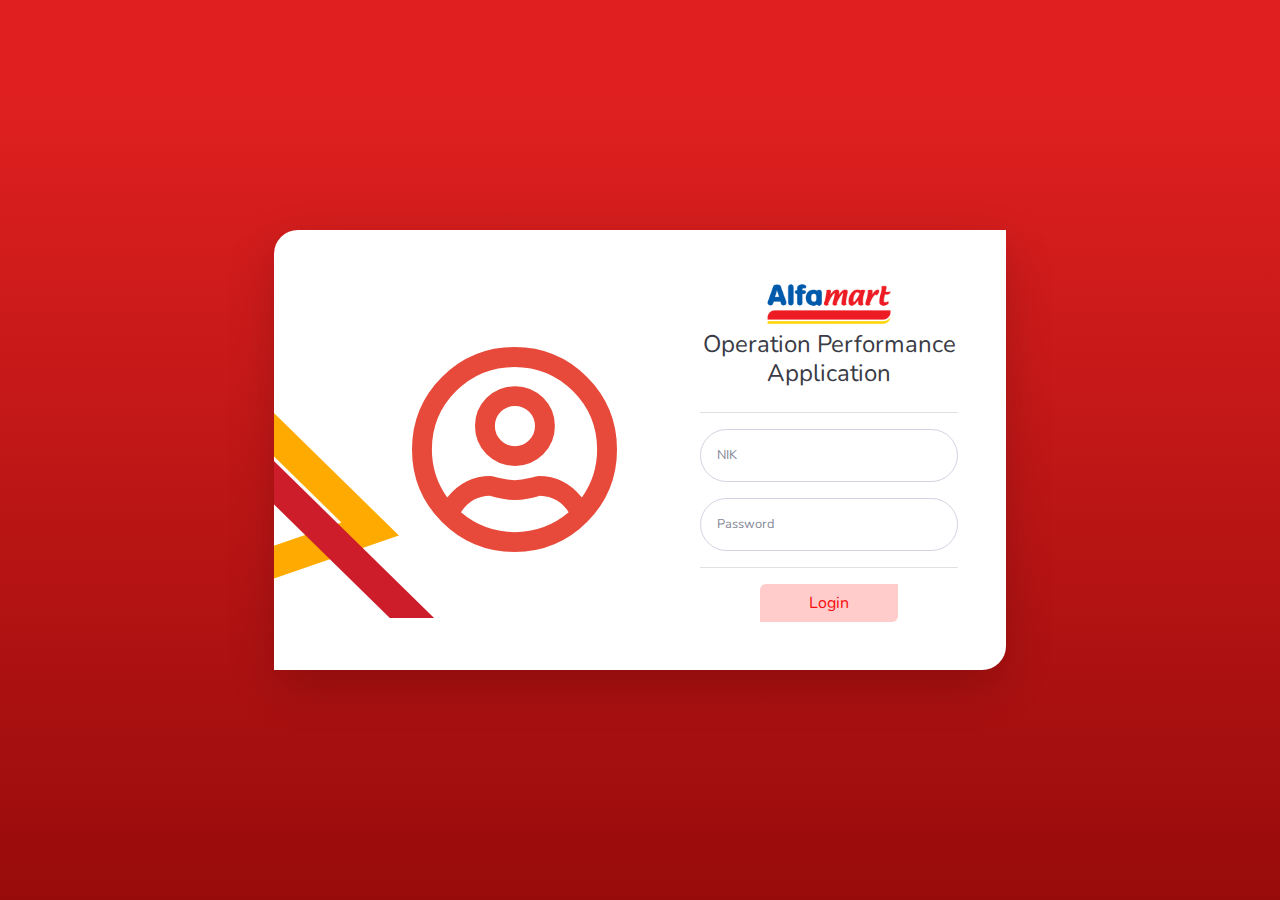
==== commit 5d898506: "update" ====
--- a/index.html
+++ b/index.html
@@ -84,7 +84,7 @@
                       </div>
                       <hr />
                       <button
-                        class="btn btn-danger link-light d-block w-auto px-5 btn-border-alf"
+                        class="btn btn-danger d-block w-auto px-5 btn-border-alf"
                         type="submit"
                       >
                         Login
--- a/assets/css/untitled.css
+++ b/assets/css/untitled.css
@@ -17,7 +17,7 @@
 }
 
 .btn-border-alf {
-  border-radius: 12px 0 12px 0;
+  border-radius: 6px 0 6px 0;
 }
 
 .vertical-align-middle {
